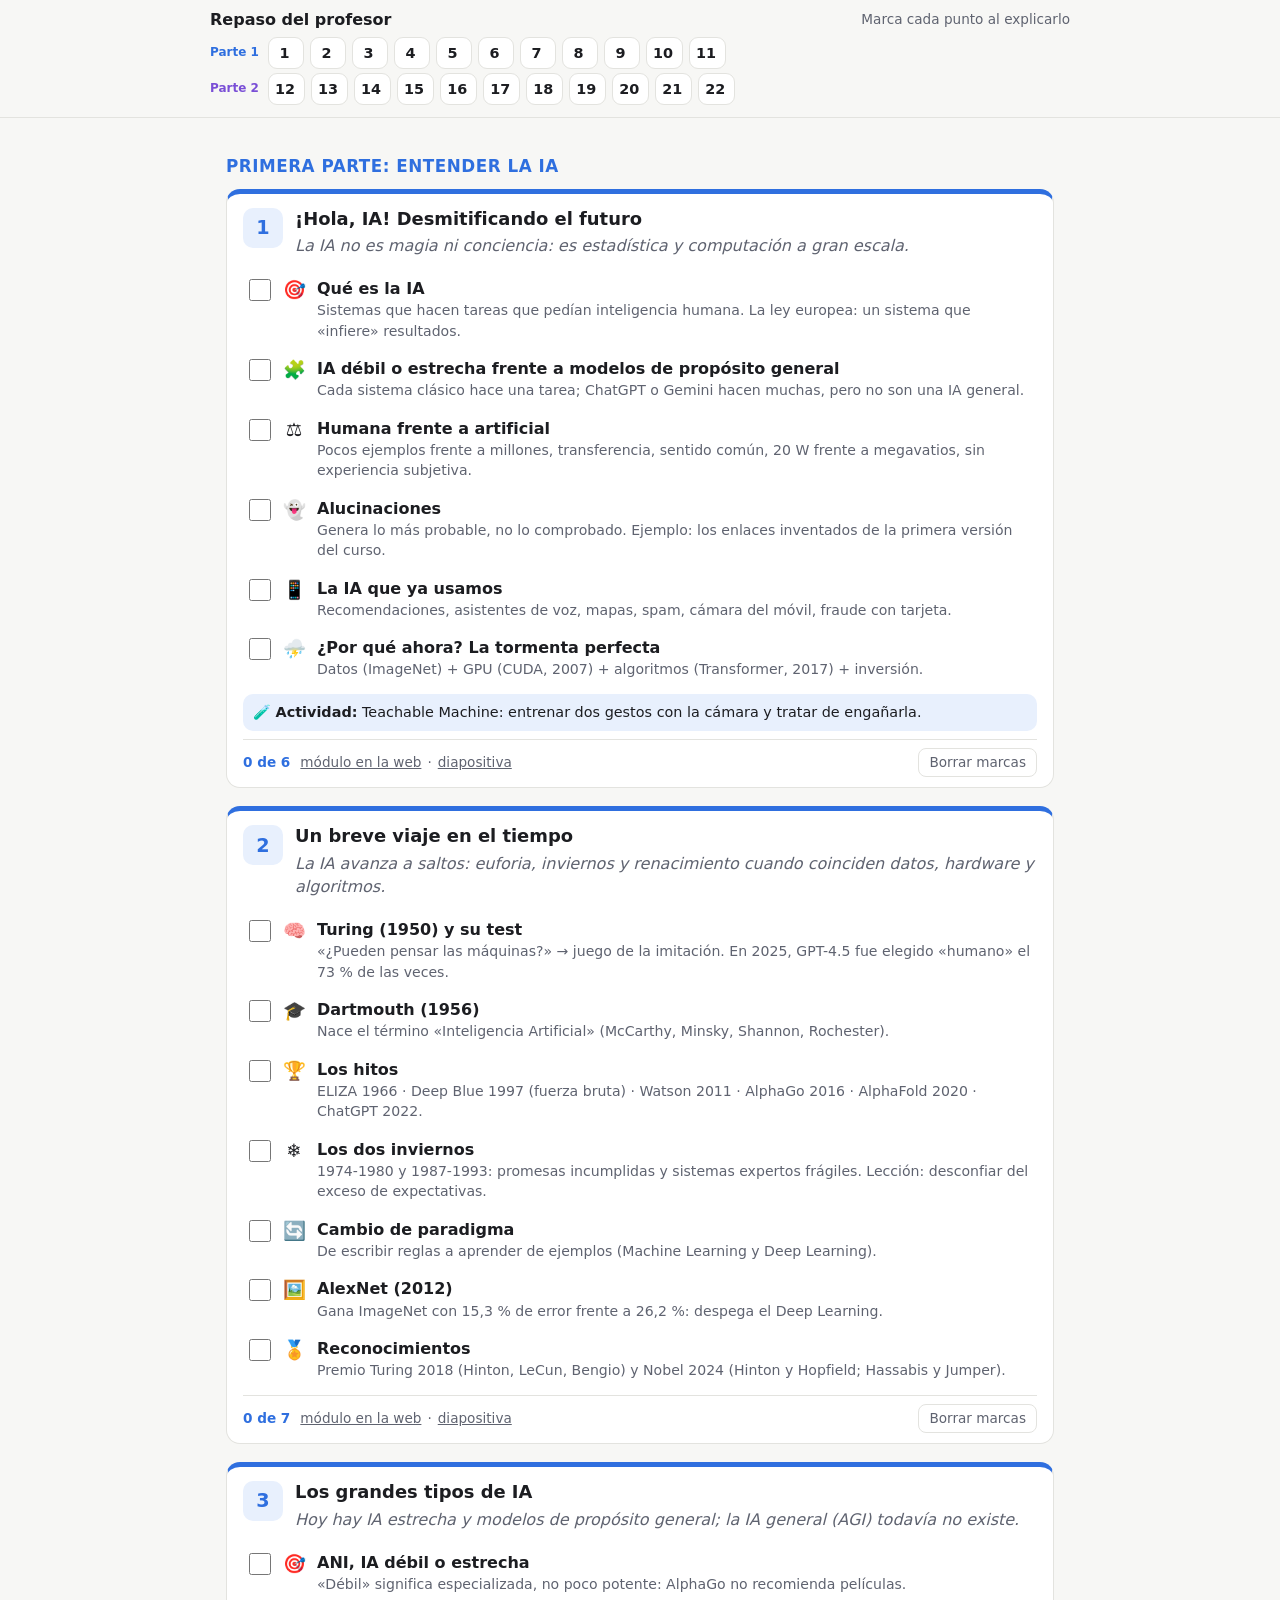
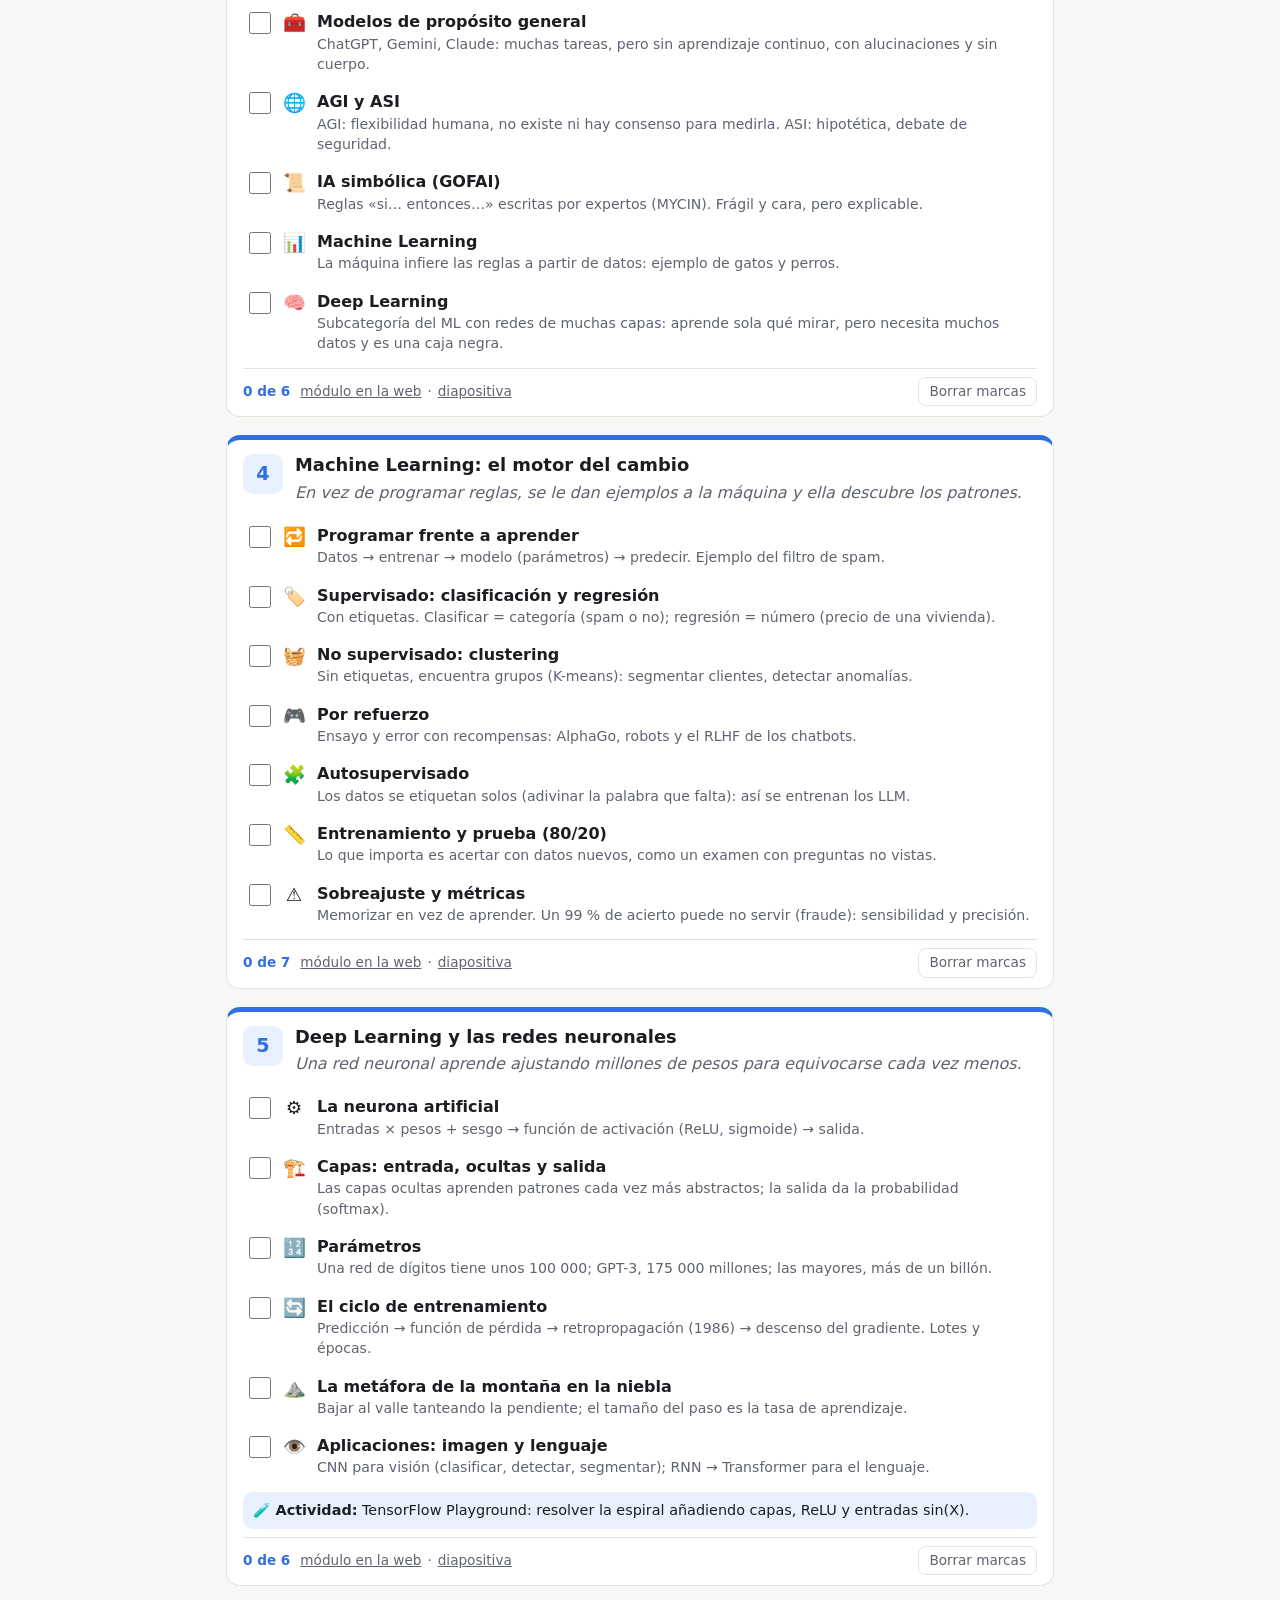
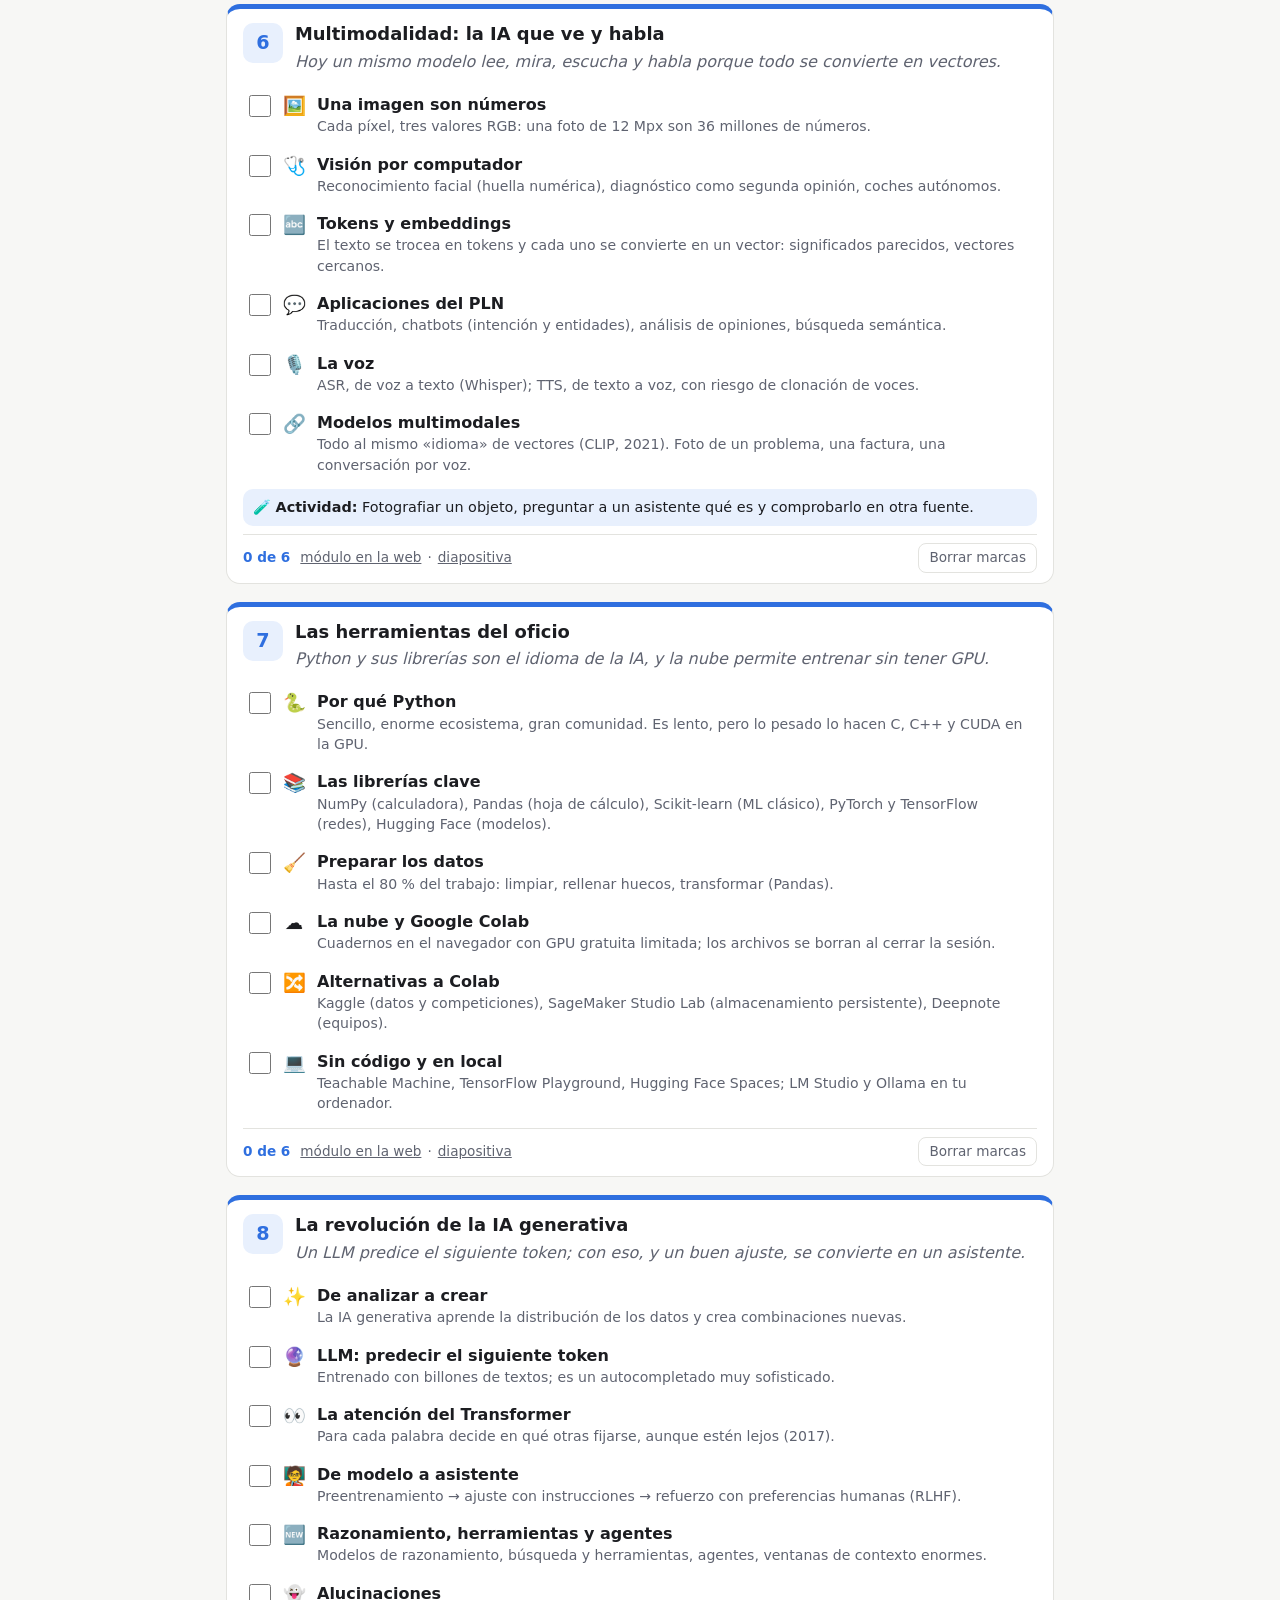
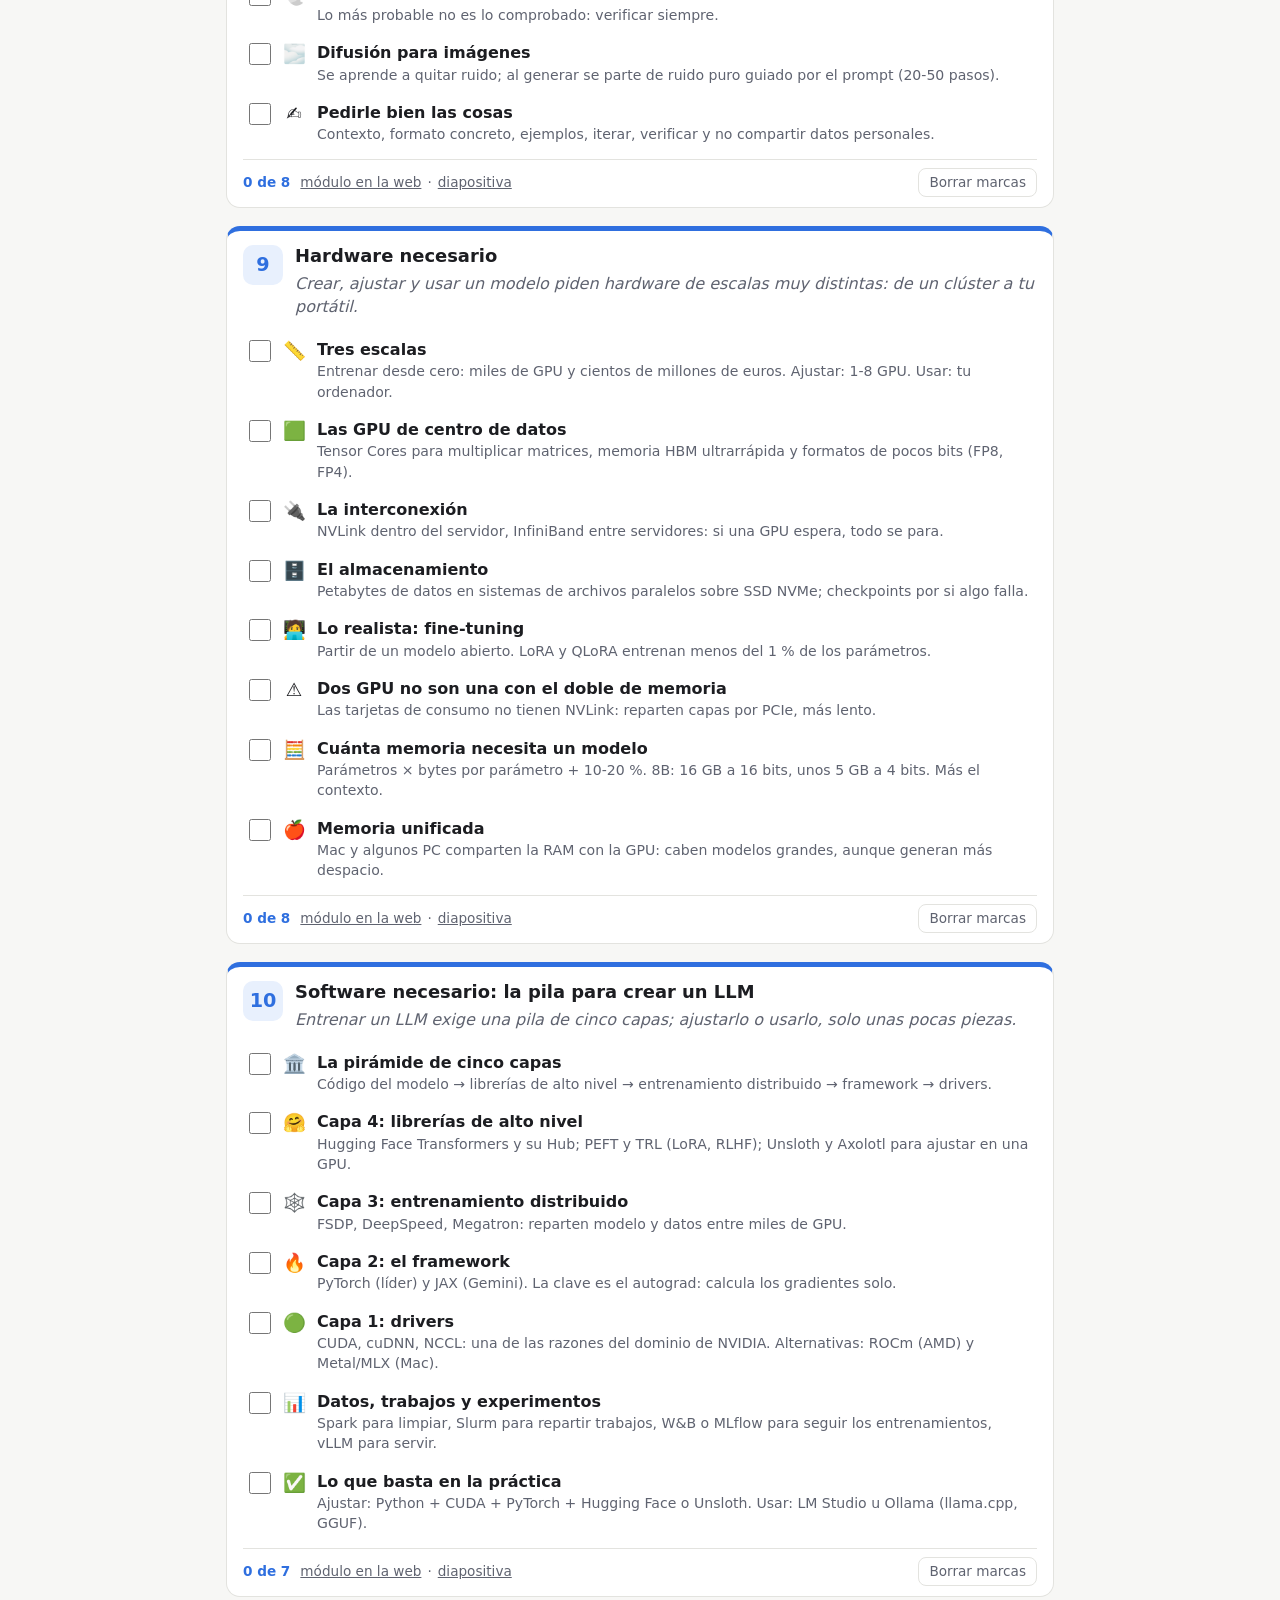
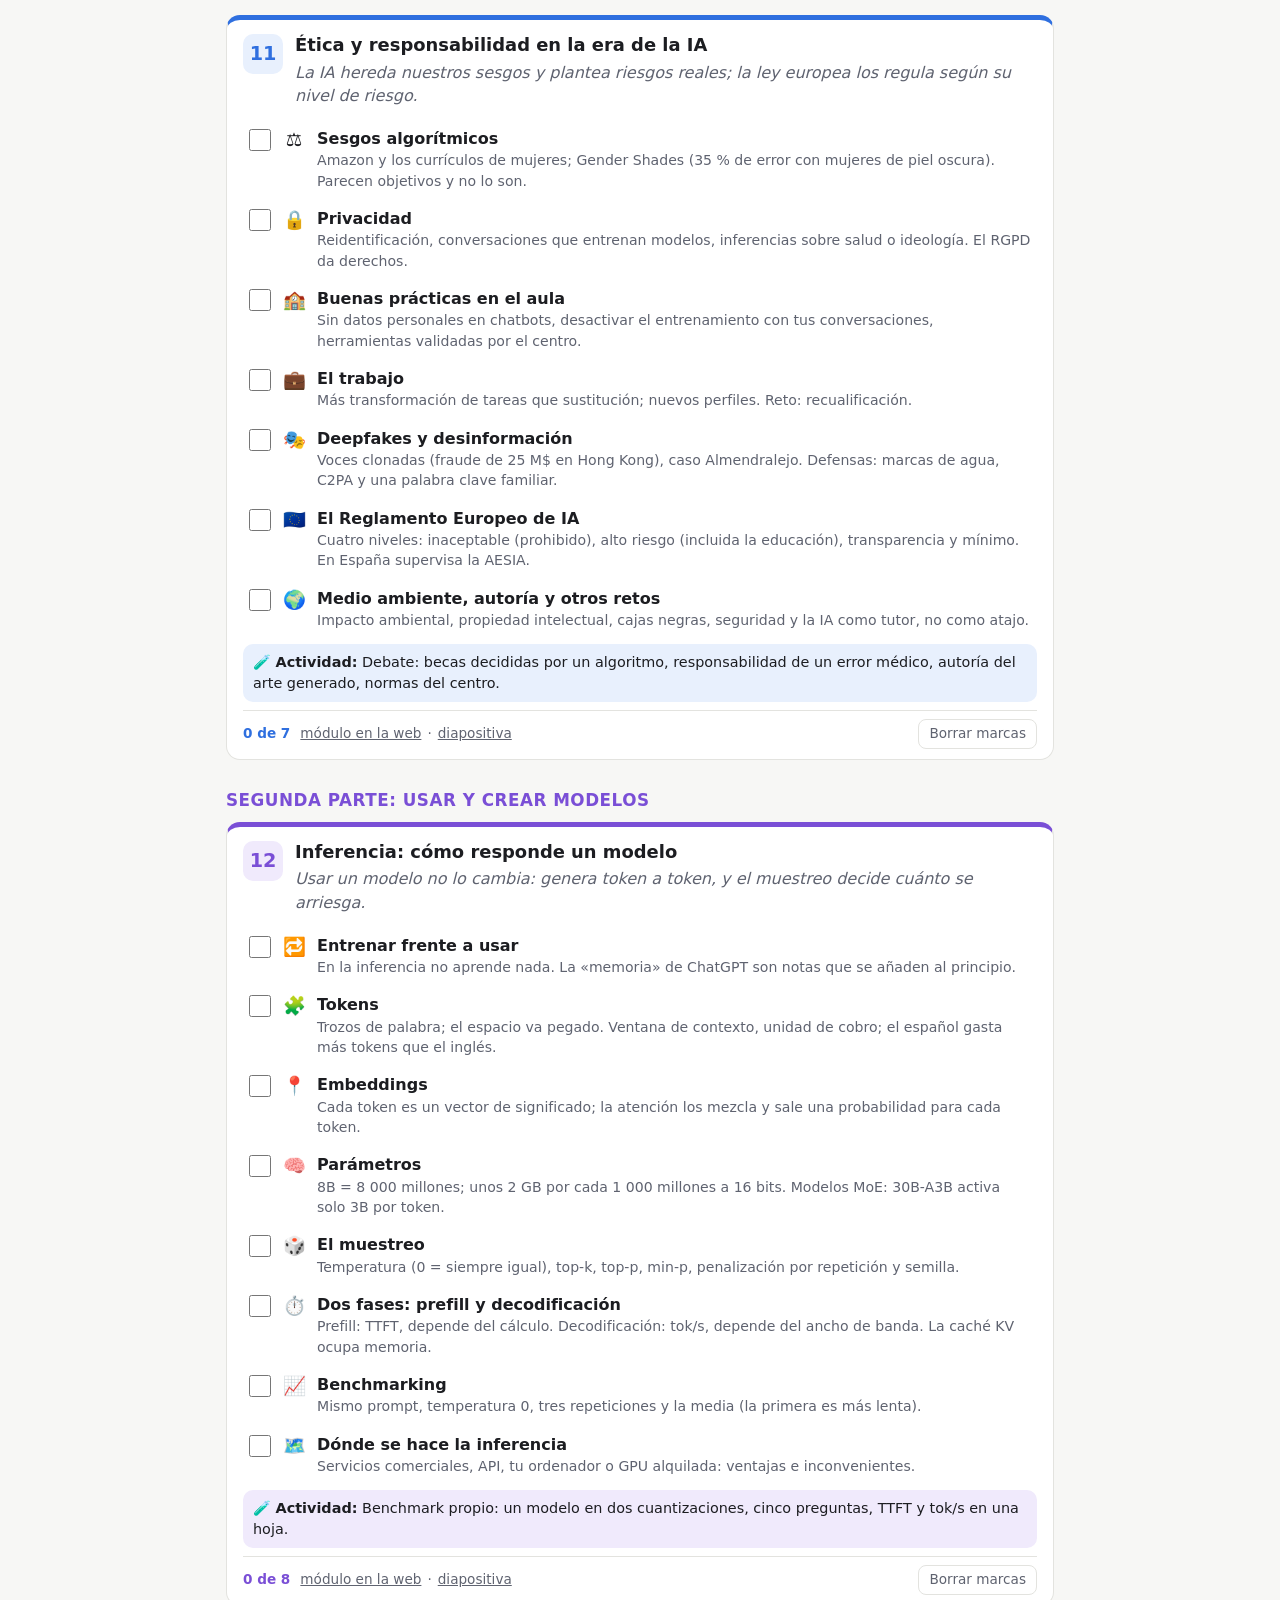
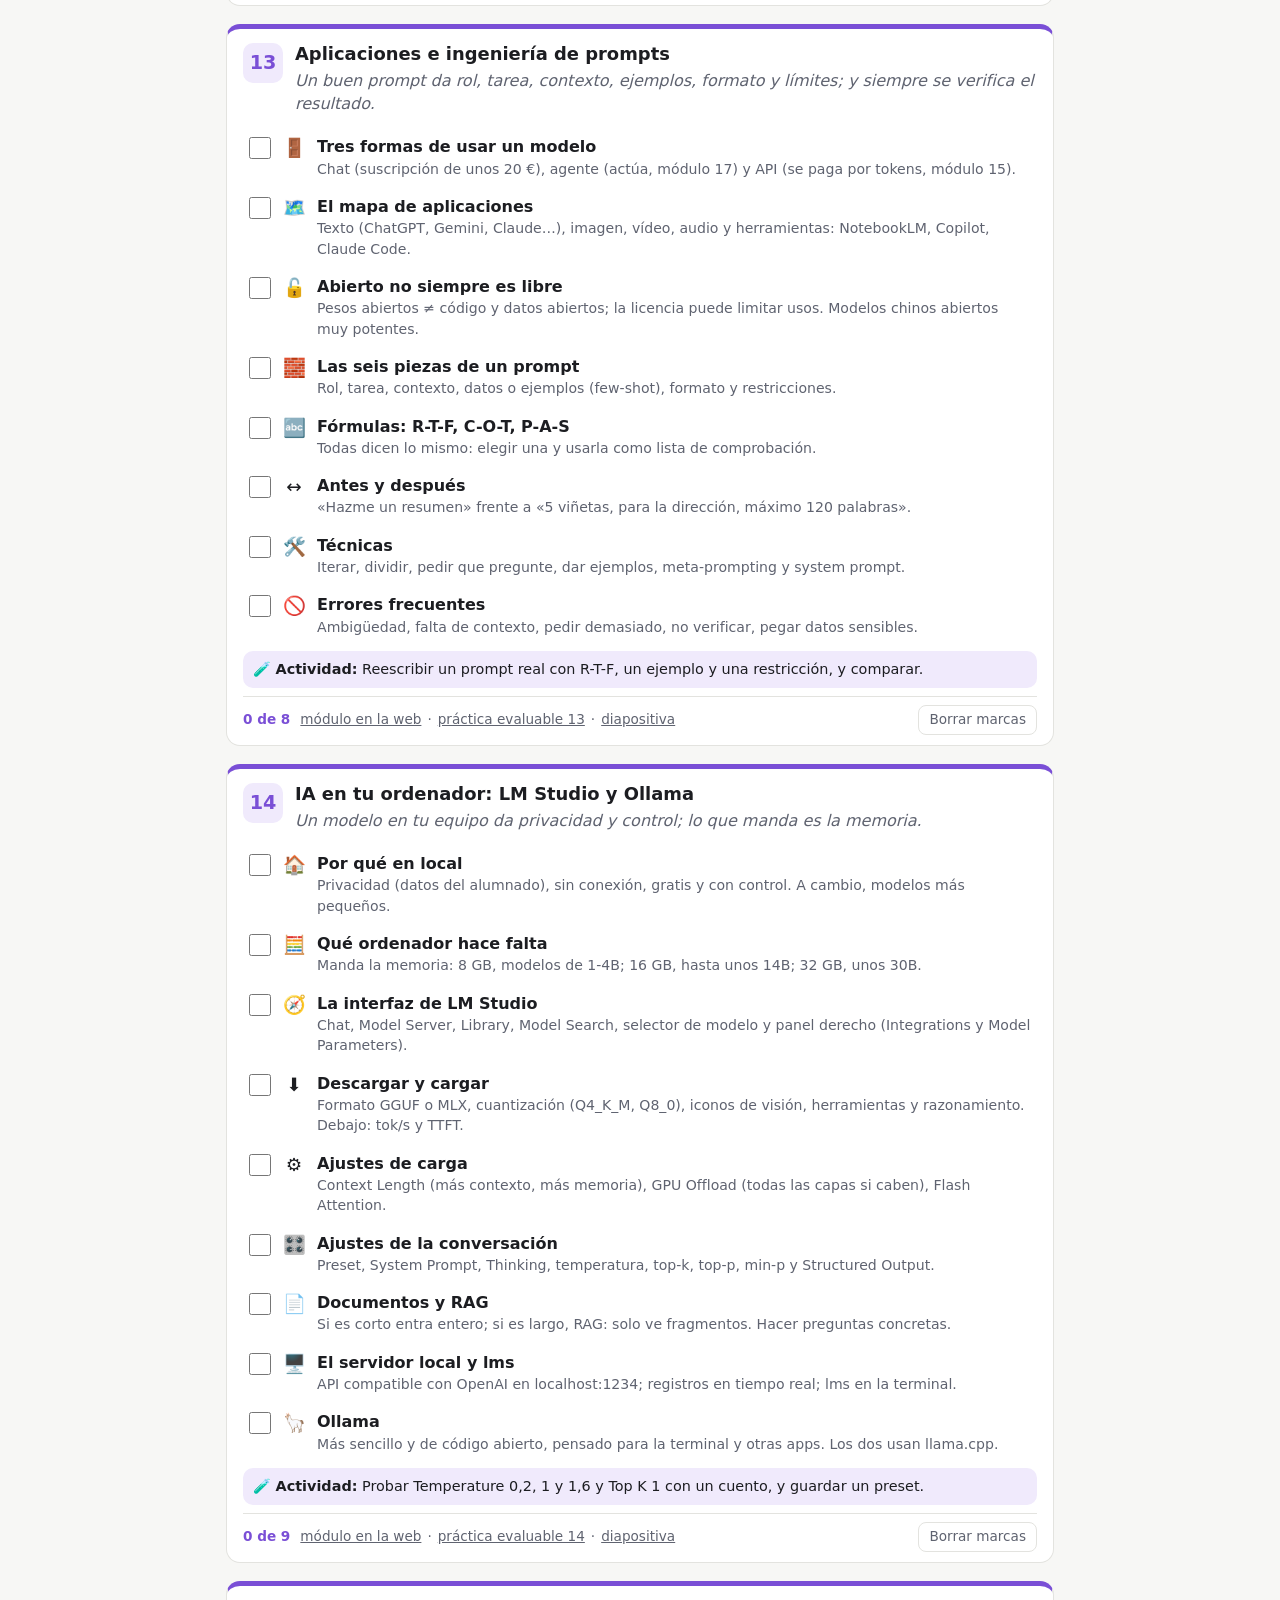
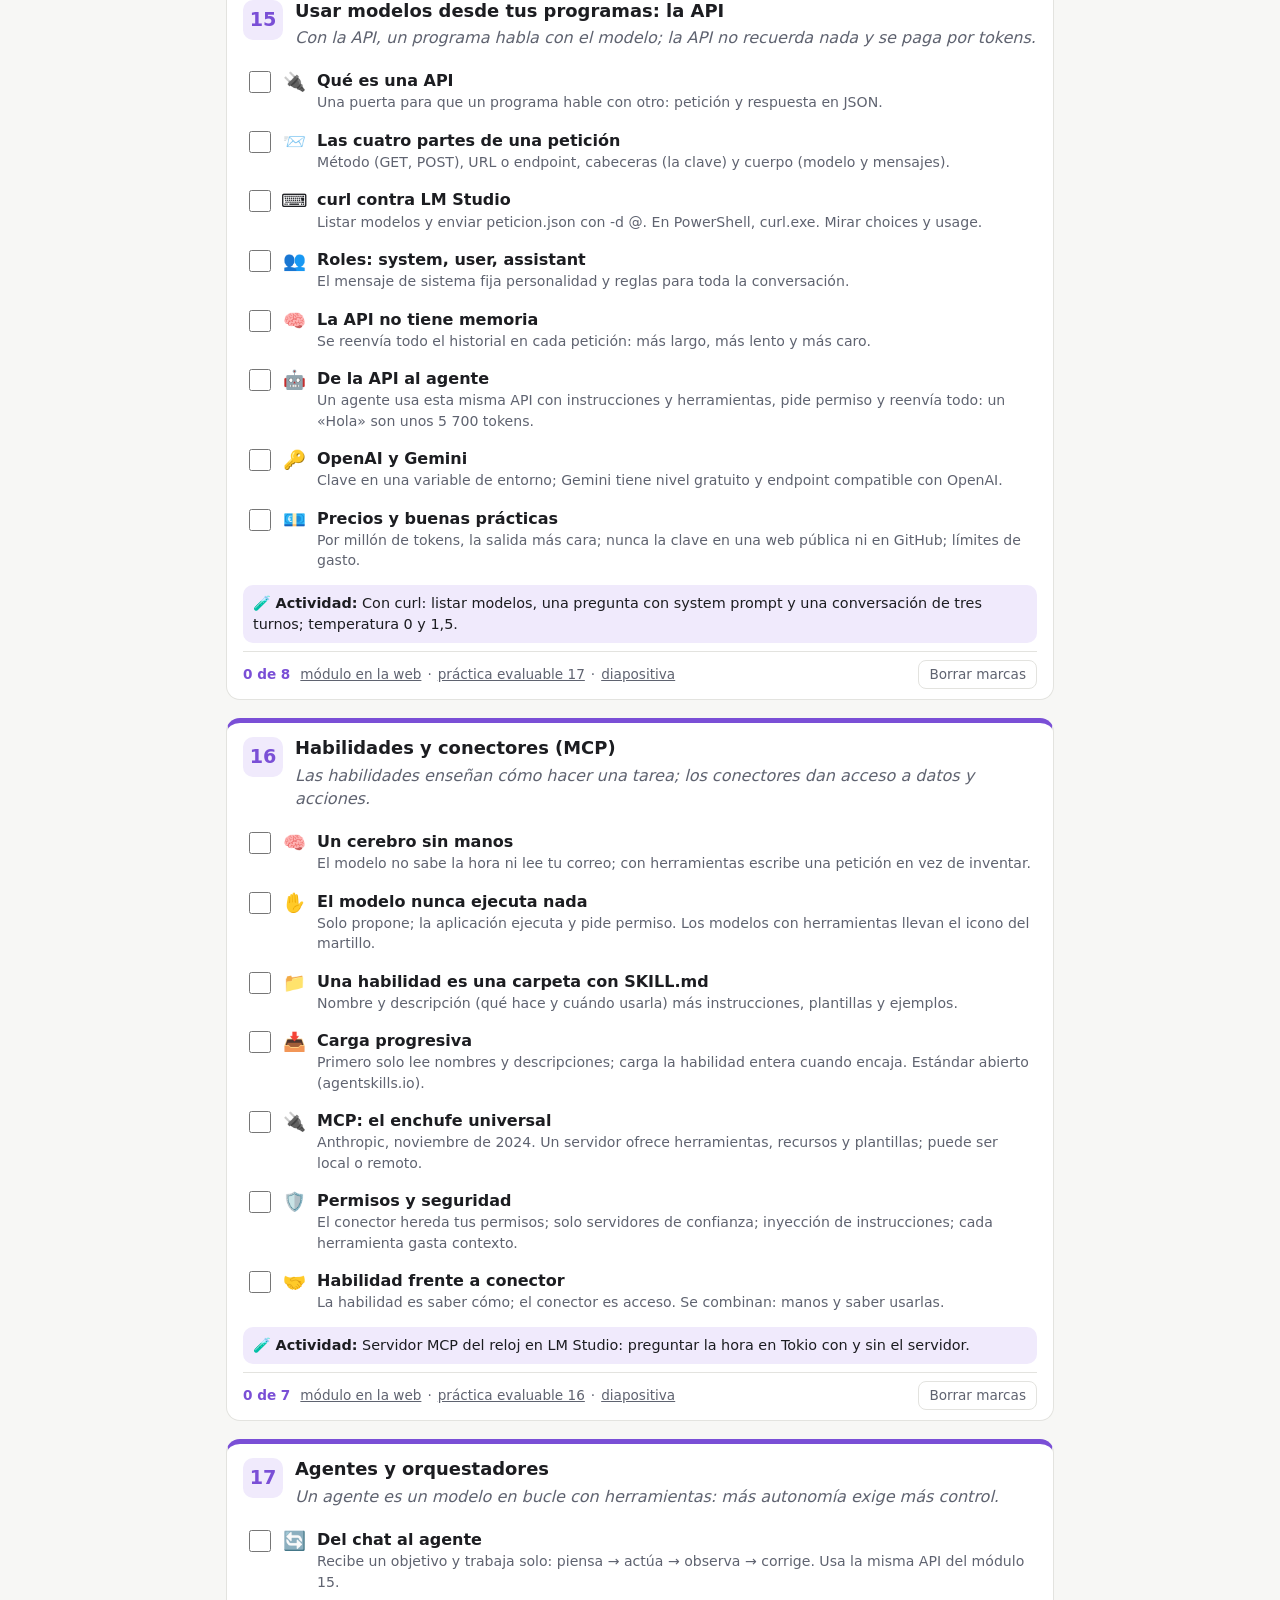
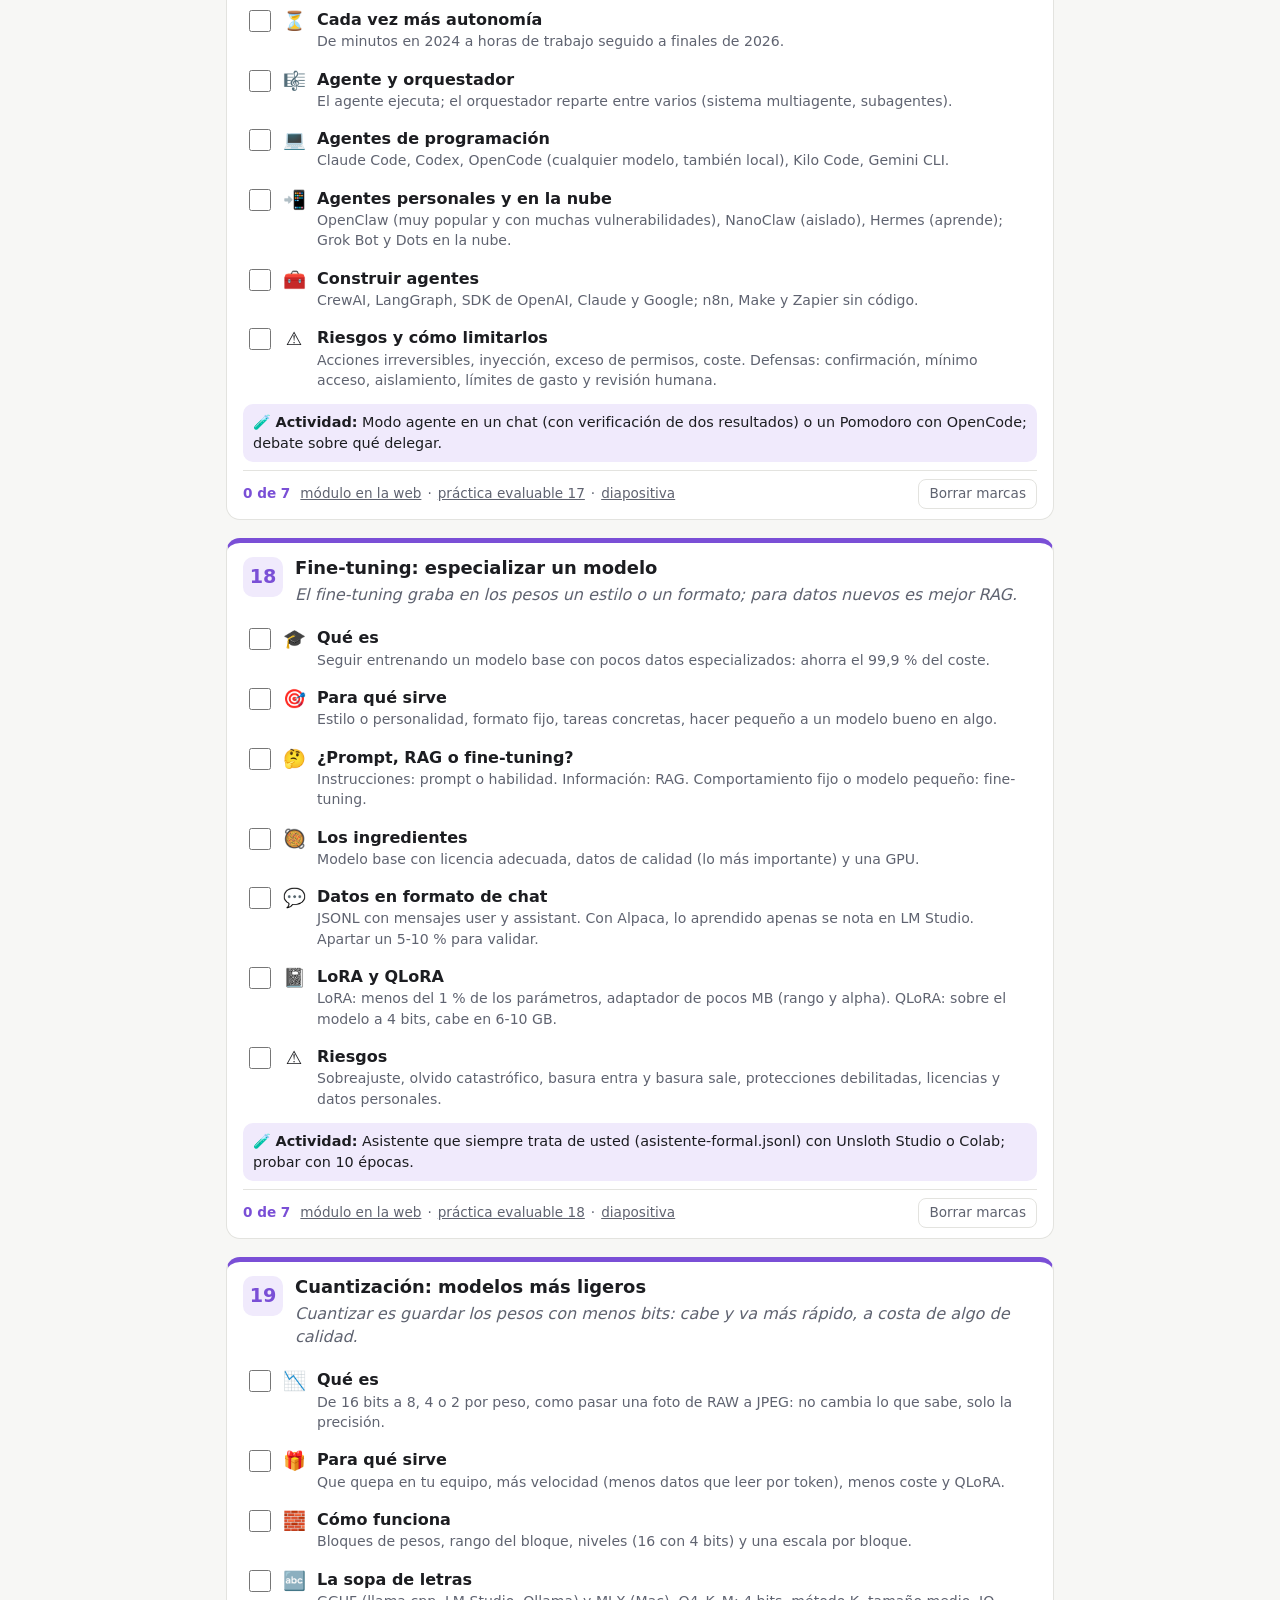
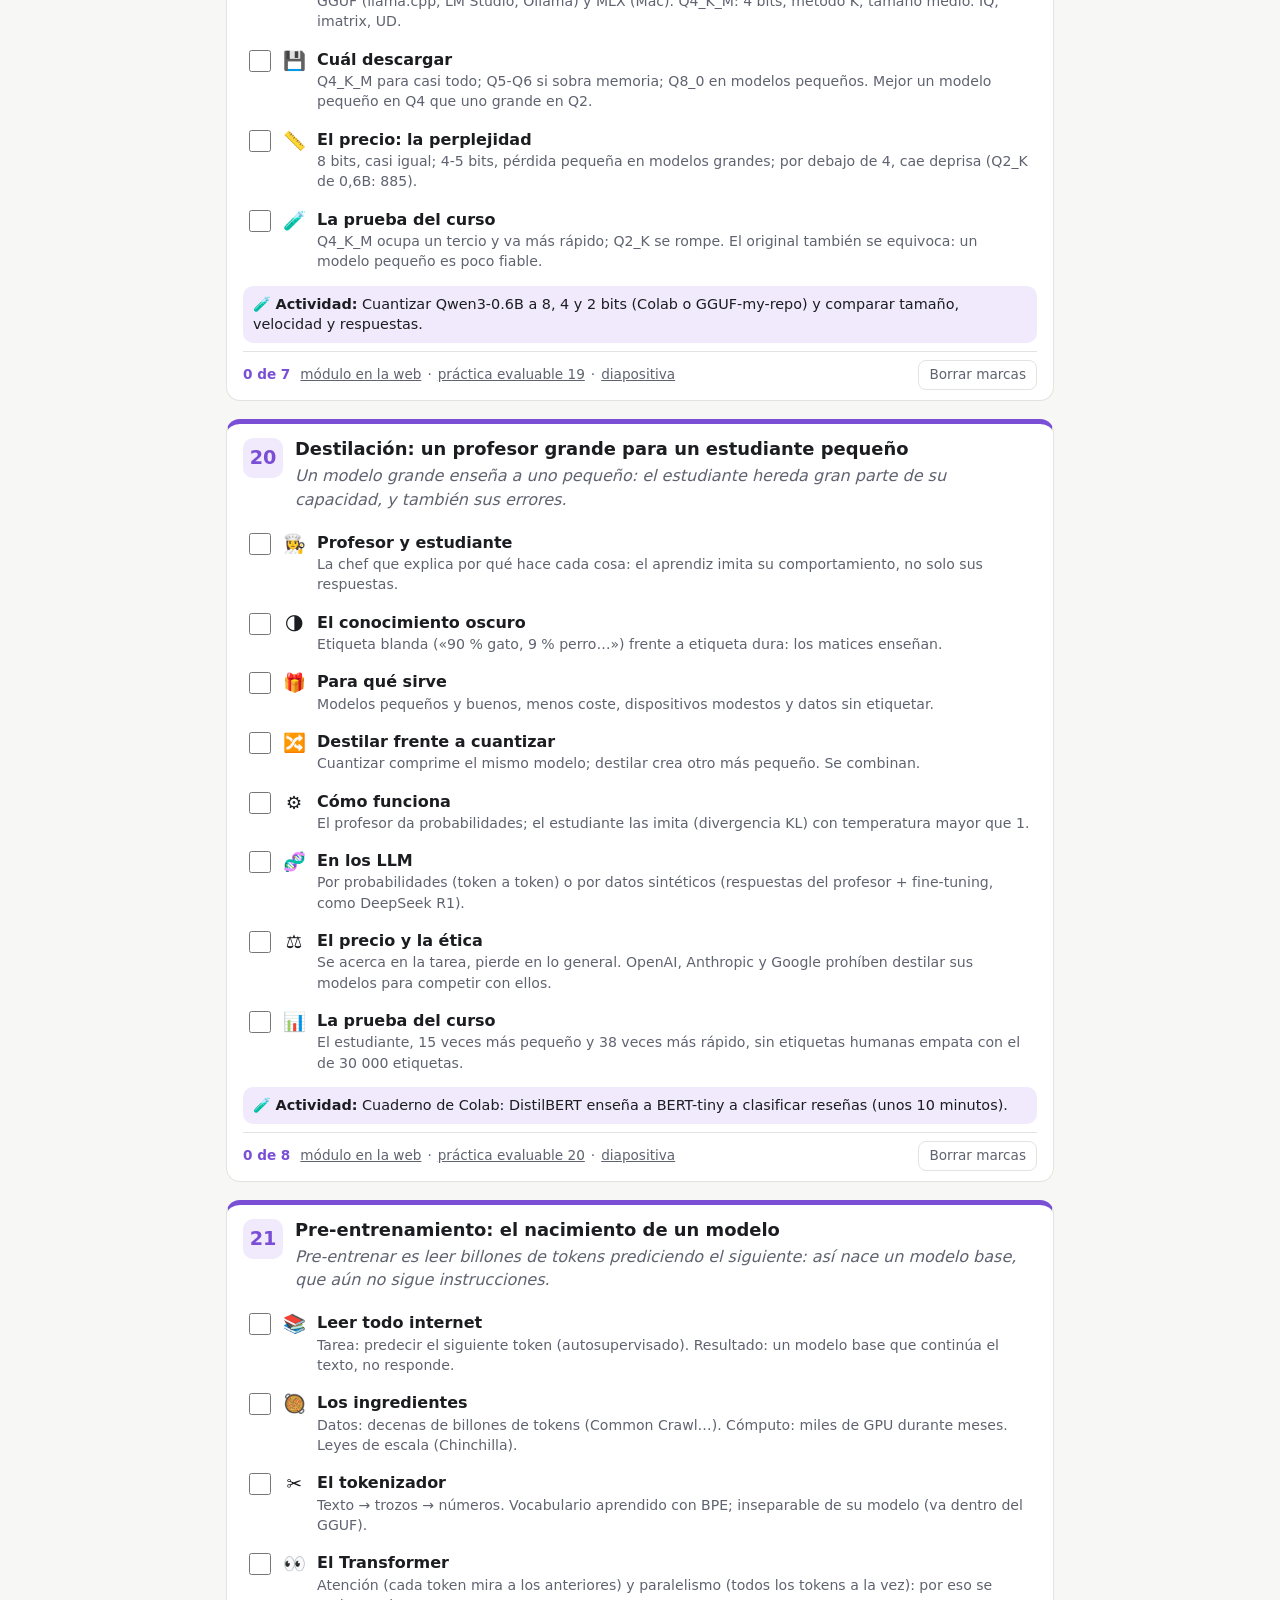
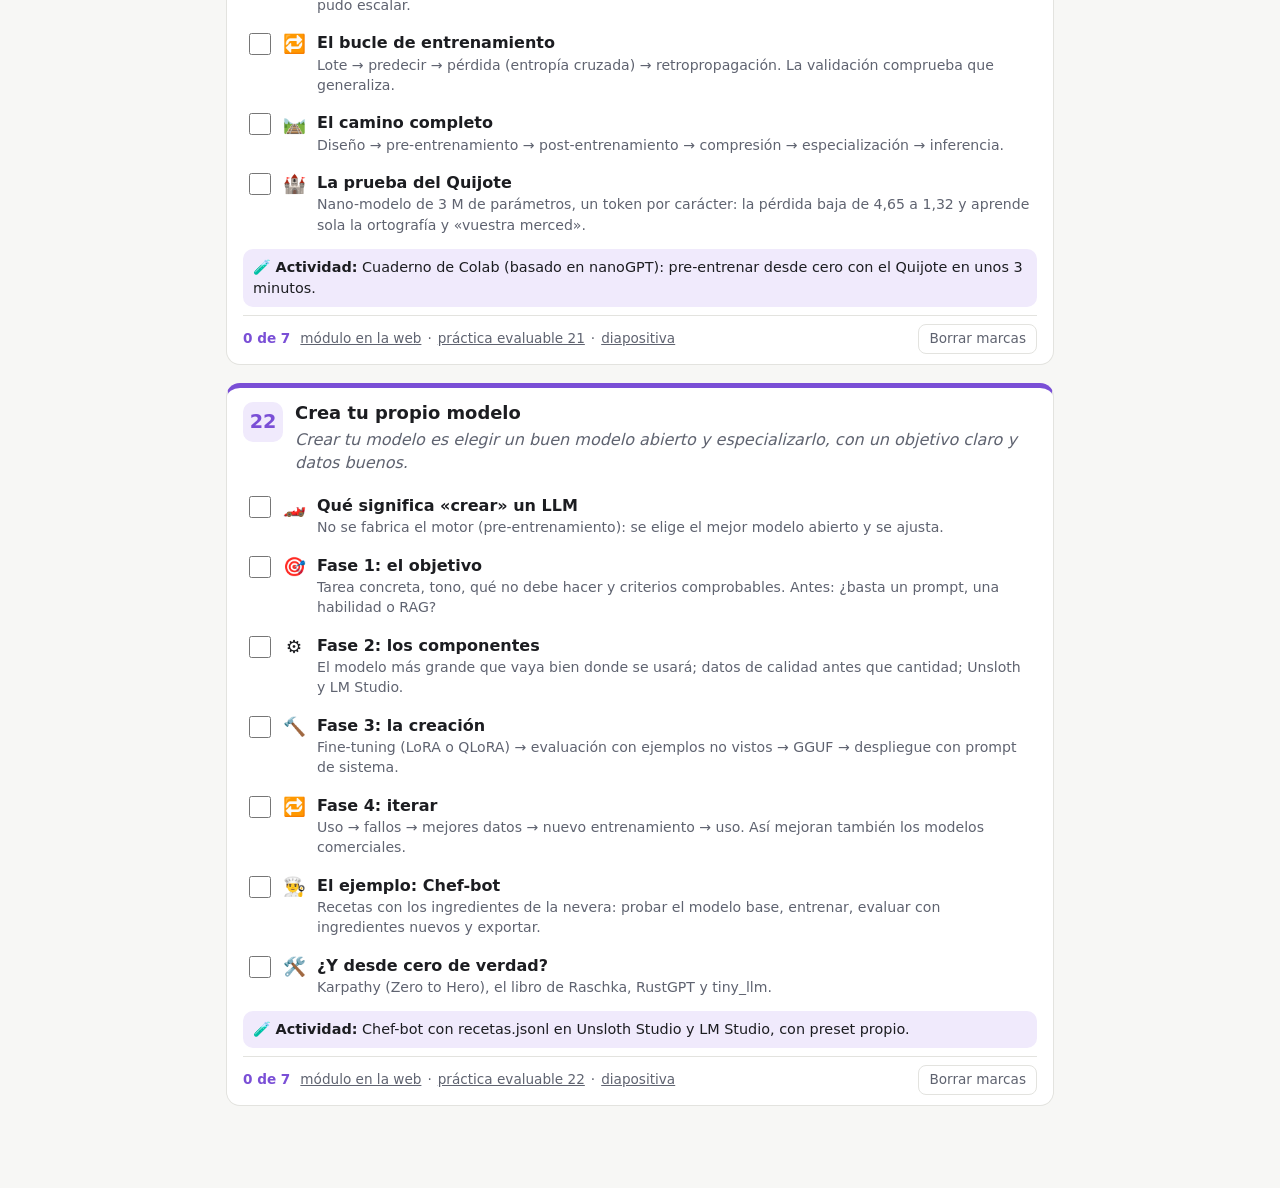
==== docs/profesor/chuleta.html @ 892702ae "Repaso del profesor: chuleta con casillas y presentaciones por parte docs/profesor/ (fuera del menú)" ====
<!doctype html>
<html lang="es">
<head>
<meta charset="utf-8">
<meta name="viewport" content="width=device-width, initial-scale=1">
<title>Chuleta de repaso</title>
<meta name="robots" content="noindex">
<style>
:root {
  --fondo: #f7f7f5; --papel: #ffffff; --texto: #1c1d21; --suave: #5f6370; --linea: #e3e3df;
  --p1: #2f6fdf; --p1-claro: #e8f0fd; --p2: #7a4fd6; --p2-claro: #f0eafc; --ok: #1f9d55; --ok-claro: #e5f6ec;
  color-scheme: light;
}
@media (prefers-color-scheme: dark) {
  :root:not([data-theme="light"]) {
    --fondo: #15161a; --papel: #1e2026; --texto: #ececef; --suave: #a3a7b3; --linea: #30333b;
    --p1: #7aa7ff; --p1-claro: #1c2a45; --p2: #b494ff; --p2-claro: #2a2142; --ok: #4cc785; --ok-claro: #17301f;
    color-scheme: dark;
  }
}
* { box-sizing: border-box; }
html, body { margin: 0; }
body { background: var(--fondo); color: var(--texto);
  font: 16px/1.45 system-ui, -apple-system, "Segoe UI", Roboto, sans-serif; -webkit-text-size-adjust: 100%; }
a { color: inherit; }

.barra { position: sticky; top: 0; z-index: 5; background: var(--fondo); border-bottom: 1px solid var(--linea);
  padding: 8px 16px; }
.barra .cab { display: flex; align-items: center; gap: 12px; max-width: 860px; margin: 0 auto 6px; }
.barra .cab a { font-weight: 700; text-decoration: none; }
.barra .cab span { color: var(--suave); font-size: .85rem; margin-left: auto; }
.fila { display: flex; flex-wrap: wrap; gap: 6px; align-items: center; max-width: 860px; margin: 0 auto 4px; }
.parte { font-size: .75rem; font-weight: 700; width: 52px; }
.chip { min-width: 36px; height: 32px; padding: 0 6px; border-radius: 9px; border: 1px solid var(--linea);
  background: var(--papel); text-decoration: none; display: inline-flex; align-items: center; justify-content: center;
  gap: 3px; font-weight: 600; font-size: .9rem; }
.chip small { font-weight: 500; color: var(--suave); font-size: .7rem; }
.chip.algo { border-color: var(--c); }
.chip.hecho { background: var(--ok); border-color: var(--ok); color: #fff; }
.chip.hecho small { color: #fff; }
main { max-width: 860px; margin: 0 auto; padding: 8px 16px 64px; }
.titulo-parte { font-size: 1.05rem; margin: 28px 0 10px; text-transform: uppercase; letter-spacing: .03em; }
.modulo { background: var(--papel); border: 1px solid var(--linea); border-top: 5px solid var(--c);
  border-radius: 14px; padding: 14px 16px 10px; margin-bottom: 18px; scroll-margin-top: 110px; }
.modulo header { display: flex; gap: 12px; align-items: flex-start; }
.num { flex: none; width: 40px; height: 40px; border-radius: 10px; background: var(--cc); color: var(--c);
  font-weight: 800; font-size: 1.2rem; display: flex; align-items: center; justify-content: center; }
h3 { margin: 0; font-size: 1.12rem; line-height: 1.25; }
.idea { margin: 4px 0 0; color: var(--suave); font-style: italic; }
ul { list-style: none; padding: 0; margin: 12px 0 4px; }
li label { display: flex; gap: 10px; align-items: flex-start; padding: 8px 6px; border-radius: 10px; cursor: pointer; }
li label:hover { background: var(--fondo); }
li input { width: 22px; height: 22px; margin: 2px 0 0; flex: none; accent-color: var(--ok); cursor: pointer; }
.ico { flex: none; width: 26px; text-align: center; font-size: 1.15rem; }
.txt b { display: block; font-weight: 600; }
.det { display: block; color: var(--suave); font-size: .88rem; }
li input:checked ~ .txt b { text-decoration: line-through; text-decoration-color: var(--ok); text-decoration-thickness: 2px; }
li input:checked ~ .txt, li input:checked ~ .ico { opacity: .55; }
.act { margin: 6px 0 8px; padding: 8px 10px; background: var(--cc); border-radius: 10px; font-size: .9rem; }
.pie { display: flex; flex-wrap: wrap; gap: 6px; align-items: center; font-size: .85rem; color: var(--suave);
  border-top: 1px solid var(--linea); padding-top: 8px; margin-top: 6px; }
.pie .prog { font-weight: 700; color: var(--c); margin-right: 4px; }
.pie .prog.hecho { color: var(--ok); }
.borrar { margin-left: auto; font: inherit; color: var(--suave); background: none; border: 1px solid var(--linea);
  border-radius: 8px; padding: 4px 10px; cursor: pointer; }
.borrar:hover { color: var(--texto); border-color: var(--suave); }
@media (max-width: 620px) {
  .det { font-size: .84rem; } .modulo { padding: 12px 12px 8px; scroll-margin-top: 104px; }
  .barra { padding: 6px 10px; }
  .barra .cab { margin-bottom: 4px; } .barra .cab span { display: none; }
  .fila { flex-wrap: nowrap; overflow-x: auto; scrollbar-width: none; margin-bottom: 3px; }
  .fila::-webkit-scrollbar { display: none; }
  .parte { width: auto; flex: none; margin-right: 2px; }
  .chip { flex: none; min-width: 32px; height: 28px; font-size: .85rem; }
}
</style>
</head>
<body>
<div class="barra">
  <div class="cab"><a href="index.html">Repaso del profesor</a><span>Marca cada punto al explicarlo</span></div>
  <div class="fila"><span class="parte" style="color:var(--p1)">Parte 1</span><a class="chip" href="#m1" data-m="1" style="--c:var(--p1)">1<small></small></a><a class="chip" href="#m2" data-m="2" style="--c:var(--p1)">2<small></small></a><a class="chip" href="#m3" data-m="3" style="--c:var(--p1)">3<small></small></a><a class="chip" href="#m4" data-m="4" style="--c:var(--p1)">4<small></small></a><a class="chip" href="#m5" data-m="5" style="--c:var(--p1)">5<small></small></a><a class="chip" href="#m6" data-m="6" style="--c:var(--p1)">6<small></small></a><a class="chip" href="#m7" data-m="7" style="--c:var(--p1)">7<small></small></a><a class="chip" href="#m8" data-m="8" style="--c:var(--p1)">8<small></small></a><a class="chip" href="#m9" data-m="9" style="--c:var(--p1)">9<small></small></a><a class="chip" href="#m10" data-m="10" style="--c:var(--p1)">10<small></small></a><a class="chip" href="#m11" data-m="11" style="--c:var(--p1)">11<small></small></a></div><div class="fila"><span class="parte" style="color:var(--p2)">Parte 2</span><a class="chip" href="#m12" data-m="12" style="--c:var(--p2)">12<small></small></a><a class="chip" href="#m13" data-m="13" style="--c:var(--p2)">13<small></small></a><a class="chip" href="#m14" data-m="14" style="--c:var(--p2)">14<small></small></a><a class="chip" href="#m15" data-m="15" style="--c:var(--p2)">15<small></small></a><a class="chip" href="#m16" data-m="16" style="--c:var(--p2)">16<small></small></a><a class="chip" href="#m17" data-m="17" style="--c:var(--p2)">17<small></small></a><a class="chip" href="#m18" data-m="18" style="--c:var(--p2)">18<small></small></a><a class="chip" href="#m19" data-m="19" style="--c:var(--p2)">19<small></small></a><a class="chip" href="#m20" data-m="20" style="--c:var(--p2)">20<small></small></a><a class="chip" href="#m21" data-m="21" style="--c:var(--p2)">21<small></small></a><a class="chip" href="#m22" data-m="22" style="--c:var(--p2)">22<small></small></a></div>
</div>
<main>
<h2 class="titulo-parte" style="color:var(--p1)">Primera parte: entender la IA</h2>
<section class="modulo" id="m1" style="--c:var(--p1);--cc:var(--p1-claro)">
  <header>
    <span class="num">1</span>
    <div>
      <h3>¡Hola, IA! Desmitificando el futuro</h3>
      <p class="idea">La IA no es magia ni conciencia: es estadística y computación a gran escala.</p>
    </div>
  </header>
  <ul><li><label><input type="checkbox" data-id="m1p0"><span class="ico" aria-hidden="true">🎯</span><span class="txt"><b>Qué es la IA</b><span class="det">Sistemas que hacen tareas que pedían inteligencia humana. La ley europea: un sistema que «infiere» resultados.</span></span></label></li><li><label><input type="checkbox" data-id="m1p1"><span class="ico" aria-hidden="true">🧩</span><span class="txt"><b>IA débil o estrecha frente a modelos de propósito general</b><span class="det">Cada sistema clásico hace una tarea; ChatGPT o Gemini hacen muchas, pero no son una IA general.</span></span></label></li><li><label><input type="checkbox" data-id="m1p2"><span class="ico" aria-hidden="true">⚖️</span><span class="txt"><b>Humana frente a artificial</b><span class="det">Pocos ejemplos frente a millones, transferencia, sentido común, 20 W frente a megavatios, sin experiencia subjetiva.</span></span></label></li><li><label><input type="checkbox" data-id="m1p3"><span class="ico" aria-hidden="true">👻</span><span class="txt"><b>Alucinaciones</b><span class="det">Genera lo más probable, no lo comprobado. Ejemplo: los enlaces inventados de la primera versión del curso.</span></span></label></li><li><label><input type="checkbox" data-id="m1p4"><span class="ico" aria-hidden="true">📱</span><span class="txt"><b>La IA que ya usamos</b><span class="det">Recomendaciones, asistentes de voz, mapas, spam, cámara del móvil, fraude con tarjeta.</span></span></label></li><li><label><input type="checkbox" data-id="m1p5"><span class="ico" aria-hidden="true">⛈️</span><span class="txt"><b>¿Por qué ahora? La tormenta perfecta</b><span class="det">Datos (ImageNet) + GPU (CUDA, 2007) + algoritmos (Transformer, 2017) + inversión.</span></span></label></li></ul>
  <p class="act"><span aria-hidden="true">🧪</span> <b>Actividad:</b> Teachable Machine: entrenar dos gestos con la cámara y tratar de engañarla.</p>
  <div class="pie">
    <span class="prog" data-prog="m1"></span>
    <a href="https://mosqueteroweb.github.io/IAconceptos/01-que-es-la-ia/">módulo en la web</a> ·
    <a href="presentacion-parte-1.html#m1">diapositiva</a>
    <button type="button" class="borrar" data-borrar="m1">Borrar marcas</button>
  </div>
</section>
<section class="modulo" id="m2" style="--c:var(--p1);--cc:var(--p1-claro)">
  <header>
    <span class="num">2</span>
    <div>
      <h3>Un breve viaje en el tiempo</h3>
      <p class="idea">La IA avanza a saltos: euforia, inviernos y renacimiento cuando coinciden datos, hardware y algoritmos.</p>
    </div>
  </header>
  <ul><li><label><input type="checkbox" data-id="m2p0"><span class="ico" aria-hidden="true">🧠</span><span class="txt"><b>Turing (1950) y su test</b><span class="det">«¿Pueden pensar las máquinas?» → juego de la imitación. En 2025, GPT-4.5 fue elegido «humano» el 73 % de las veces.</span></span></label></li><li><label><input type="checkbox" data-id="m2p1"><span class="ico" aria-hidden="true">🎓</span><span class="txt"><b>Dartmouth (1956)</b><span class="det">Nace el término «Inteligencia Artificial» (McCarthy, Minsky, Shannon, Rochester).</span></span></label></li><li><label><input type="checkbox" data-id="m2p2"><span class="ico" aria-hidden="true">🏆</span><span class="txt"><b>Los hitos</b><span class="det">ELIZA 1966 · Deep Blue 1997 (fuerza bruta) · Watson 2011 · AlphaGo 2016 · AlphaFold 2020 · ChatGPT 2022.</span></span></label></li><li><label><input type="checkbox" data-id="m2p3"><span class="ico" aria-hidden="true">❄️</span><span class="txt"><b>Los dos inviernos</b><span class="det">1974-1980 y 1987-1993: promesas incumplidas y sistemas expertos frágiles. Lección: desconfiar del exceso de expectativas.</span></span></label></li><li><label><input type="checkbox" data-id="m2p4"><span class="ico" aria-hidden="true">🔄</span><span class="txt"><b>Cambio de paradigma</b><span class="det">De escribir reglas a aprender de ejemplos (Machine Learning y Deep Learning).</span></span></label></li><li><label><input type="checkbox" data-id="m2p5"><span class="ico" aria-hidden="true">🖼️</span><span class="txt"><b>AlexNet (2012)</b><span class="det">Gana ImageNet con 15,3 % de error frente a 26,2 %: despega el Deep Learning.</span></span></label></li><li><label><input type="checkbox" data-id="m2p6"><span class="ico" aria-hidden="true">🏅</span><span class="txt"><b>Reconocimientos</b><span class="det">Premio Turing 2018 (Hinton, LeCun, Bengio) y Nobel 2024 (Hinton y Hopfield; Hassabis y Jumper).</span></span></label></li></ul>
  
  <div class="pie">
    <span class="prog" data-prog="m2"></span>
    <a href="https://mosqueteroweb.github.io/IAconceptos/02-historia/">módulo en la web</a> ·
    <a href="presentacion-parte-1.html#m2">diapositiva</a>
    <button type="button" class="borrar" data-borrar="m2">Borrar marcas</button>
  </div>
</section>
<section class="modulo" id="m3" style="--c:var(--p1);--cc:var(--p1-claro)">
  <header>
    <span class="num">3</span>
    <div>
      <h3>Los grandes tipos de IA</h3>
      <p class="idea">Hoy hay IA estrecha y modelos de propósito general; la IA general (AGI) todavía no existe.</p>
    </div>
  </header>
  <ul><li><label><input type="checkbox" data-id="m3p0"><span class="ico" aria-hidden="true">🎯</span><span class="txt"><b>ANI, IA débil o estrecha</b><span class="det">«Débil» significa especializada, no poco potente: AlphaGo no recomienda películas.</span></span></label></li><li><label><input type="checkbox" data-id="m3p1"><span class="ico" aria-hidden="true">🧰</span><span class="txt"><b>Modelos de propósito general</b><span class="det">ChatGPT, Gemini, Claude: muchas tareas, pero sin aprendizaje continuo, con alucinaciones y sin cuerpo.</span></span></label></li><li><label><input type="checkbox" data-id="m3p2"><span class="ico" aria-hidden="true">🌐</span><span class="txt"><b>AGI y ASI</b><span class="det">AGI: flexibilidad humana, no existe ni hay consenso para medirla. ASI: hipotética, debate de seguridad.</span></span></label></li><li><label><input type="checkbox" data-id="m3p3"><span class="ico" aria-hidden="true">📜</span><span class="txt"><b>IA simbólica (GOFAI)</b><span class="det">Reglas «si… entonces…» escritas por expertos (MYCIN). Frágil y cara, pero explicable.</span></span></label></li><li><label><input type="checkbox" data-id="m3p4"><span class="ico" aria-hidden="true">📊</span><span class="txt"><b>Machine Learning</b><span class="det">La máquina infiere las reglas a partir de datos: ejemplo de gatos y perros.</span></span></label></li><li><label><input type="checkbox" data-id="m3p5"><span class="ico" aria-hidden="true">🧠</span><span class="txt"><b>Deep Learning</b><span class="det">Subcategoría del ML con redes de muchas capas: aprende sola qué mirar, pero necesita muchos datos y es una caja negra.</span></span></label></li></ul>
  
  <div class="pie">
    <span class="prog" data-prog="m3"></span>
    <a href="https://mosqueteroweb.github.io/IAconceptos/03-tipos-de-ia/">módulo en la web</a> ·
    <a href="presentacion-parte-1.html#m3">diapositiva</a>
    <button type="button" class="borrar" data-borrar="m3">Borrar marcas</button>
  </div>
</section>
<section class="modulo" id="m4" style="--c:var(--p1);--cc:var(--p1-claro)">
  <header>
    <span class="num">4</span>
    <div>
      <h3>Machine Learning: el motor del cambio</h3>
      <p class="idea">En vez de programar reglas, se le dan ejemplos a la máquina y ella descubre los patrones.</p>
    </div>
  </header>
  <ul><li><label><input type="checkbox" data-id="m4p0"><span class="ico" aria-hidden="true">🔁</span><span class="txt"><b>Programar frente a aprender</b><span class="det">Datos → entrenar → modelo (parámetros) → predecir. Ejemplo del filtro de spam.</span></span></label></li><li><label><input type="checkbox" data-id="m4p1"><span class="ico" aria-hidden="true">🏷️</span><span class="txt"><b>Supervisado: clasificación y regresión</b><span class="det">Con etiquetas. Clasificar = categoría (spam o no); regresión = número (precio de una vivienda).</span></span></label></li><li><label><input type="checkbox" data-id="m4p2"><span class="ico" aria-hidden="true">🧺</span><span class="txt"><b>No supervisado: clustering</b><span class="det">Sin etiquetas, encuentra grupos (K-means): segmentar clientes, detectar anomalías.</span></span></label></li><li><label><input type="checkbox" data-id="m4p3"><span class="ico" aria-hidden="true">🎮</span><span class="txt"><b>Por refuerzo</b><span class="det">Ensayo y error con recompensas: AlphaGo, robots y el RLHF de los chatbots.</span></span></label></li><li><label><input type="checkbox" data-id="m4p4"><span class="ico" aria-hidden="true">🧩</span><span class="txt"><b>Autosupervisado</b><span class="det">Los datos se etiquetan solos (adivinar la palabra que falta): así se entrenan los LLM.</span></span></label></li><li><label><input type="checkbox" data-id="m4p5"><span class="ico" aria-hidden="true">📏</span><span class="txt"><b>Entrenamiento y prueba (80/20)</b><span class="det">Lo que importa es acertar con datos nuevos, como un examen con preguntas no vistas.</span></span></label></li><li><label><input type="checkbox" data-id="m4p6"><span class="ico" aria-hidden="true">⚠️</span><span class="txt"><b>Sobreajuste y métricas</b><span class="det">Memorizar en vez de aprender. Un 99 % de acierto puede no servir (fraude): sensibilidad y precisión.</span></span></label></li></ul>
  
  <div class="pie">
    <span class="prog" data-prog="m4"></span>
    <a href="https://mosqueteroweb.github.io/IAconceptos/04-machine-learning/">módulo en la web</a> ·
    <a href="presentacion-parte-1.html#m4">diapositiva</a>
    <button type="button" class="borrar" data-borrar="m4">Borrar marcas</button>
  </div>
</section>
<section class="modulo" id="m5" style="--c:var(--p1);--cc:var(--p1-claro)">
  <header>
    <span class="num">5</span>
    <div>
      <h3>Deep Learning y las redes neuronales</h3>
      <p class="idea">Una red neuronal aprende ajustando millones de pesos para equivocarse cada vez menos.</p>
    </div>
  </header>
  <ul><li><label><input type="checkbox" data-id="m5p0"><span class="ico" aria-hidden="true">⚙️</span><span class="txt"><b>La neurona artificial</b><span class="det">Entradas × pesos + sesgo → función de activación (ReLU, sigmoide) → salida.</span></span></label></li><li><label><input type="checkbox" data-id="m5p1"><span class="ico" aria-hidden="true">🏗️</span><span class="txt"><b>Capas: entrada, ocultas y salida</b><span class="det">Las capas ocultas aprenden patrones cada vez más abstractos; la salida da la probabilidad (softmax).</span></span></label></li><li><label><input type="checkbox" data-id="m5p2"><span class="ico" aria-hidden="true">🔢</span><span class="txt"><b>Parámetros</b><span class="det">Una red de dígitos tiene unos 100 000; GPT-3, 175 000 millones; las mayores, más de un billón.</span></span></label></li><li><label><input type="checkbox" data-id="m5p3"><span class="ico" aria-hidden="true">🔄</span><span class="txt"><b>El ciclo de entrenamiento</b><span class="det">Predicción → función de pérdida → retropropagación (1986) → descenso del gradiente. Lotes y épocas.</span></span></label></li><li><label><input type="checkbox" data-id="m5p4"><span class="ico" aria-hidden="true">⛰️</span><span class="txt"><b>La metáfora de la montaña en la niebla</b><span class="det">Bajar al valle tanteando la pendiente; el tamaño del paso es la tasa de aprendizaje.</span></span></label></li><li><label><input type="checkbox" data-id="m5p5"><span class="ico" aria-hidden="true">👁️</span><span class="txt"><b>Aplicaciones: imagen y lenguaje</b><span class="det">CNN para visión (clasificar, detectar, segmentar); RNN → Transformer para el lenguaje.</span></span></label></li></ul>
  <p class="act"><span aria-hidden="true">🧪</span> <b>Actividad:</b> TensorFlow Playground: resolver la espiral añadiendo capas, ReLU y entradas sin(X).</p>
  <div class="pie">
    <span class="prog" data-prog="m5"></span>
    <a href="https://mosqueteroweb.github.io/IAconceptos/05-deep-learning/">módulo en la web</a> ·
    <a href="presentacion-parte-1.html#m5">diapositiva</a>
    <button type="button" class="borrar" data-borrar="m5">Borrar marcas</button>
  </div>
</section>
<section class="modulo" id="m6" style="--c:var(--p1);--cc:var(--p1-claro)">
  <header>
    <span class="num">6</span>
    <div>
      <h3>Multimodalidad: la IA que ve y habla</h3>
      <p class="idea">Hoy un mismo modelo lee, mira, escucha y habla porque todo se convierte en vectores.</p>
    </div>
  </header>
  <ul><li><label><input type="checkbox" data-id="m6p0"><span class="ico" aria-hidden="true">🖼️</span><span class="txt"><b>Una imagen son números</b><span class="det">Cada píxel, tres valores RGB: una foto de 12 Mpx son 36 millones de números.</span></span></label></li><li><label><input type="checkbox" data-id="m6p1"><span class="ico" aria-hidden="true">🩺</span><span class="txt"><b>Visión por computador</b><span class="det">Reconocimiento facial (huella numérica), diagnóstico como segunda opinión, coches autónomos.</span></span></label></li><li><label><input type="checkbox" data-id="m6p2"><span class="ico" aria-hidden="true">🔤</span><span class="txt"><b>Tokens y embeddings</b><span class="det">El texto se trocea en tokens y cada uno se convierte en un vector: significados parecidos, vectores cercanos.</span></span></label></li><li><label><input type="checkbox" data-id="m6p3"><span class="ico" aria-hidden="true">💬</span><span class="txt"><b>Aplicaciones del PLN</b><span class="det">Traducción, chatbots (intención y entidades), análisis de opiniones, búsqueda semántica.</span></span></label></li><li><label><input type="checkbox" data-id="m6p4"><span class="ico" aria-hidden="true">🎙️</span><span class="txt"><b>La voz</b><span class="det">ASR, de voz a texto (Whisper); TTS, de texto a voz, con riesgo de clonación de voces.</span></span></label></li><li><label><input type="checkbox" data-id="m6p5"><span class="ico" aria-hidden="true">🔗</span><span class="txt"><b>Modelos multimodales</b><span class="det">Todo al mismo «idioma» de vectores (CLIP, 2021). Foto de un problema, una factura, una conversación por voz.</span></span></label></li></ul>
  <p class="act"><span aria-hidden="true">🧪</span> <b>Actividad:</b> Fotografiar un objeto, preguntar a un asistente qué es y comprobarlo en otra fuente.</p>
  <div class="pie">
    <span class="prog" data-prog="m6"></span>
    <a href="https://mosqueteroweb.github.io/IAconceptos/06-multimodalidad/">módulo en la web</a> ·
    <a href="presentacion-parte-1.html#m6">diapositiva</a>
    <button type="button" class="borrar" data-borrar="m6">Borrar marcas</button>
  </div>
</section>
<section class="modulo" id="m7" style="--c:var(--p1);--cc:var(--p1-claro)">
  <header>
    <span class="num">7</span>
    <div>
      <h3>Las herramientas del oficio</h3>
      <p class="idea">Python y sus librerías son el idioma de la IA, y la nube permite entrenar sin tener GPU.</p>
    </div>
  </header>
  <ul><li><label><input type="checkbox" data-id="m7p0"><span class="ico" aria-hidden="true">🐍</span><span class="txt"><b>Por qué Python</b><span class="det">Sencillo, enorme ecosistema, gran comunidad. Es lento, pero lo pesado lo hacen C, C++ y CUDA en la GPU.</span></span></label></li><li><label><input type="checkbox" data-id="m7p1"><span class="ico" aria-hidden="true">📚</span><span class="txt"><b>Las librerías clave</b><span class="det">NumPy (calculadora), Pandas (hoja de cálculo), Scikit-learn (ML clásico), PyTorch y TensorFlow (redes), Hugging Face (modelos).</span></span></label></li><li><label><input type="checkbox" data-id="m7p2"><span class="ico" aria-hidden="true">🧹</span><span class="txt"><b>Preparar los datos</b><span class="det">Hasta el 80 % del trabajo: limpiar, rellenar huecos, transformar (Pandas).</span></span></label></li><li><label><input type="checkbox" data-id="m7p3"><span class="ico" aria-hidden="true">☁️</span><span class="txt"><b>La nube y Google Colab</b><span class="det">Cuadernos en el navegador con GPU gratuita limitada; los archivos se borran al cerrar la sesión.</span></span></label></li><li><label><input type="checkbox" data-id="m7p4"><span class="ico" aria-hidden="true">🔀</span><span class="txt"><b>Alternativas a Colab</b><span class="det">Kaggle (datos y competiciones), SageMaker Studio Lab (almacenamiento persistente), Deepnote (equipos).</span></span></label></li><li><label><input type="checkbox" data-id="m7p5"><span class="ico" aria-hidden="true">💻</span><span class="txt"><b>Sin código y en local</b><span class="det">Teachable Machine, TensorFlow Playground, Hugging Face Spaces; LM Studio y Ollama en tu ordenador.</span></span></label></li></ul>
  
  <div class="pie">
    <span class="prog" data-prog="m7"></span>
    <a href="https://mosqueteroweb.github.io/IAconceptos/07-herramientas/">módulo en la web</a> ·
    <a href="presentacion-parte-1.html#m7">diapositiva</a>
    <button type="button" class="borrar" data-borrar="m7">Borrar marcas</button>
  </div>
</section>
<section class="modulo" id="m8" style="--c:var(--p1);--cc:var(--p1-claro)">
  <header>
    <span class="num">8</span>
    <div>
      <h3>La revolución de la IA generativa</h3>
      <p class="idea">Un LLM predice el siguiente token; con eso, y un buen ajuste, se convierte en un asistente.</p>
    </div>
  </header>
  <ul><li><label><input type="checkbox" data-id="m8p0"><span class="ico" aria-hidden="true">✨</span><span class="txt"><b>De analizar a crear</b><span class="det">La IA generativa aprende la distribución de los datos y crea combinaciones nuevas.</span></span></label></li><li><label><input type="checkbox" data-id="m8p1"><span class="ico" aria-hidden="true">🔮</span><span class="txt"><b>LLM: predecir el siguiente token</b><span class="det">Entrenado con billones de textos; es un autocompletado muy sofisticado.</span></span></label></li><li><label><input type="checkbox" data-id="m8p2"><span class="ico" aria-hidden="true">👀</span><span class="txt"><b>La atención del Transformer</b><span class="det">Para cada palabra decide en qué otras fijarse, aunque estén lejos (2017).</span></span></label></li><li><label><input type="checkbox" data-id="m8p3"><span class="ico" aria-hidden="true">🧑‍🏫</span><span class="txt"><b>De modelo a asistente</b><span class="det">Preentrenamiento → ajuste con instrucciones → refuerzo con preferencias humanas (RLHF).</span></span></label></li><li><label><input type="checkbox" data-id="m8p4"><span class="ico" aria-hidden="true">🆕</span><span class="txt"><b>Razonamiento, herramientas y agentes</b><span class="det">Modelos de razonamiento, búsqueda y herramientas, agentes, ventanas de contexto enormes.</span></span></label></li><li><label><input type="checkbox" data-id="m8p5"><span class="ico" aria-hidden="true">👻</span><span class="txt"><b>Alucinaciones</b><span class="det">Lo más probable no es lo comprobado: verificar siempre.</span></span></label></li><li><label><input type="checkbox" data-id="m8p6"><span class="ico" aria-hidden="true">🌫️</span><span class="txt"><b>Difusión para imágenes</b><span class="det">Se aprende a quitar ruido; al generar se parte de ruido puro guiado por el prompt (20-50 pasos).</span></span></label></li><li><label><input type="checkbox" data-id="m8p7"><span class="ico" aria-hidden="true">✍️</span><span class="txt"><b>Pedirle bien las cosas</b><span class="det">Contexto, formato concreto, ejemplos, iterar, verificar y no compartir datos personales.</span></span></label></li></ul>
  
  <div class="pie">
    <span class="prog" data-prog="m8"></span>
    <a href="https://mosqueteroweb.github.io/IAconceptos/08-ia-generativa/">módulo en la web</a> ·
    <a href="presentacion-parte-1.html#m8">diapositiva</a>
    <button type="button" class="borrar" data-borrar="m8">Borrar marcas</button>
  </div>
</section>
<section class="modulo" id="m9" style="--c:var(--p1);--cc:var(--p1-claro)">
  <header>
    <span class="num">9</span>
    <div>
      <h3>Hardware necesario</h3>
      <p class="idea">Crear, ajustar y usar un modelo piden hardware de escalas muy distintas: de un clúster a tu portátil.</p>
    </div>
  </header>
  <ul><li><label><input type="checkbox" data-id="m9p0"><span class="ico" aria-hidden="true">📏</span><span class="txt"><b>Tres escalas</b><span class="det">Entrenar desde cero: miles de GPU y cientos de millones de euros. Ajustar: 1-8 GPU. Usar: tu ordenador.</span></span></label></li><li><label><input type="checkbox" data-id="m9p1"><span class="ico" aria-hidden="true">🟩</span><span class="txt"><b>Las GPU de centro de datos</b><span class="det">Tensor Cores para multiplicar matrices, memoria HBM ultrarrápida y formatos de pocos bits (FP8, FP4).</span></span></label></li><li><label><input type="checkbox" data-id="m9p2"><span class="ico" aria-hidden="true">🔌</span><span class="txt"><b>La interconexión</b><span class="det">NVLink dentro del servidor, InfiniBand entre servidores: si una GPU espera, todo se para.</span></span></label></li><li><label><input type="checkbox" data-id="m9p3"><span class="ico" aria-hidden="true">🗄️</span><span class="txt"><b>El almacenamiento</b><span class="det">Petabytes de datos en sistemas de archivos paralelos sobre SSD NVMe; checkpoints por si algo falla.</span></span></label></li><li><label><input type="checkbox" data-id="m9p4"><span class="ico" aria-hidden="true">🧑‍💻</span><span class="txt"><b>Lo realista: fine-tuning</b><span class="det">Partir de un modelo abierto. LoRA y QLoRA entrenan menos del 1 % de los parámetros.</span></span></label></li><li><label><input type="checkbox" data-id="m9p5"><span class="ico" aria-hidden="true">⚠️</span><span class="txt"><b>Dos GPU no son una con el doble de memoria</b><span class="det">Las tarjetas de consumo no tienen NVLink: reparten capas por PCIe, más lento.</span></span></label></li><li><label><input type="checkbox" data-id="m9p6"><span class="ico" aria-hidden="true">🧮</span><span class="txt"><b>Cuánta memoria necesita un modelo</b><span class="det">Parámetros × bytes por parámetro + 10-20 %. 8B: 16 GB a 16 bits, unos 5 GB a 4 bits. Más el contexto.</span></span></label></li><li><label><input type="checkbox" data-id="m9p7"><span class="ico" aria-hidden="true">🍎</span><span class="txt"><b>Memoria unificada</b><span class="det">Mac y algunos PC comparten la RAM con la GPU: caben modelos grandes, aunque generan más despacio.</span></span></label></li></ul>
  
  <div class="pie">
    <span class="prog" data-prog="m9"></span>
    <a href="https://mosqueteroweb.github.io/IAconceptos/09-hardware/">módulo en la web</a> ·
    <a href="presentacion-parte-1.html#m9">diapositiva</a>
    <button type="button" class="borrar" data-borrar="m9">Borrar marcas</button>
  </div>
</section>
<section class="modulo" id="m10" style="--c:var(--p1);--cc:var(--p1-claro)">
  <header>
    <span class="num">10</span>
    <div>
      <h3>Software necesario: la pila para crear un LLM</h3>
      <p class="idea">Entrenar un LLM exige una pila de cinco capas; ajustarlo o usarlo, solo unas pocas piezas.</p>
    </div>
  </header>
  <ul><li><label><input type="checkbox" data-id="m10p0"><span class="ico" aria-hidden="true">🏛️</span><span class="txt"><b>La pirámide de cinco capas</b><span class="det">Código del modelo → librerías de alto nivel → entrenamiento distribuido → framework → drivers.</span></span></label></li><li><label><input type="checkbox" data-id="m10p1"><span class="ico" aria-hidden="true">🤗</span><span class="txt"><b>Capa 4: librerías de alto nivel</b><span class="det">Hugging Face Transformers y su Hub; PEFT y TRL (LoRA, RLHF); Unsloth y Axolotl para ajustar en una GPU.</span></span></label></li><li><label><input type="checkbox" data-id="m10p2"><span class="ico" aria-hidden="true">🕸️</span><span class="txt"><b>Capa 3: entrenamiento distribuido</b><span class="det">FSDP, DeepSpeed, Megatron: reparten modelo y datos entre miles de GPU.</span></span></label></li><li><label><input type="checkbox" data-id="m10p3"><span class="ico" aria-hidden="true">🔥</span><span class="txt"><b>Capa 2: el framework</b><span class="det">PyTorch (líder) y JAX (Gemini). La clave es el autograd: calcula los gradientes solo.</span></span></label></li><li><label><input type="checkbox" data-id="m10p4"><span class="ico" aria-hidden="true">🟢</span><span class="txt"><b>Capa 1: drivers</b><span class="det">CUDA, cuDNN, NCCL: una de las razones del dominio de NVIDIA. Alternativas: ROCm (AMD) y Metal/MLX (Mac).</span></span></label></li><li><label><input type="checkbox" data-id="m10p5"><span class="ico" aria-hidden="true">📊</span><span class="txt"><b>Datos, trabajos y experimentos</b><span class="det">Spark para limpiar, Slurm para repartir trabajos, W&amp;B o MLflow para seguir los entrenamientos, vLLM para servir.</span></span></label></li><li><label><input type="checkbox" data-id="m10p6"><span class="ico" aria-hidden="true">✅</span><span class="txt"><b>Lo que basta en la práctica</b><span class="det">Ajustar: Python + CUDA + PyTorch + Hugging Face o Unsloth. Usar: LM Studio u Ollama (llama.cpp, GGUF).</span></span></label></li></ul>
  
  <div class="pie">
    <span class="prog" data-prog="m10"></span>
    <a href="https://mosqueteroweb.github.io/IAconceptos/10-software/">módulo en la web</a> ·
    <a href="presentacion-parte-1.html#m10">diapositiva</a>
    <button type="button" class="borrar" data-borrar="m10">Borrar marcas</button>
  </div>
</section>
<section class="modulo" id="m11" style="--c:var(--p1);--cc:var(--p1-claro)">
  <header>
    <span class="num">11</span>
    <div>
      <h3>Ética y responsabilidad en la era de la IA</h3>
      <p class="idea">La IA hereda nuestros sesgos y plantea riesgos reales; la ley europea los regula según su nivel de riesgo.</p>
    </div>
  </header>
  <ul><li><label><input type="checkbox" data-id="m11p0"><span class="ico" aria-hidden="true">⚖️</span><span class="txt"><b>Sesgos algorítmicos</b><span class="det">Amazon y los currículos de mujeres; Gender Shades (35 % de error con mujeres de piel oscura). Parecen objetivos y no lo son.</span></span></label></li><li><label><input type="checkbox" data-id="m11p1"><span class="ico" aria-hidden="true">🔒</span><span class="txt"><b>Privacidad</b><span class="det">Reidentificación, conversaciones que entrenan modelos, inferencias sobre salud o ideología. El RGPD da derechos.</span></span></label></li><li><label><input type="checkbox" data-id="m11p2"><span class="ico" aria-hidden="true">🏫</span><span class="txt"><b>Buenas prácticas en el aula</b><span class="det">Sin datos personales en chatbots, desactivar el entrenamiento con tus conversaciones, herramientas validadas por el centro.</span></span></label></li><li><label><input type="checkbox" data-id="m11p3"><span class="ico" aria-hidden="true">💼</span><span class="txt"><b>El trabajo</b><span class="det">Más transformación de tareas que sustitución; nuevos perfiles. Reto: recualificación.</span></span></label></li><li><label><input type="checkbox" data-id="m11p4"><span class="ico" aria-hidden="true">🎭</span><span class="txt"><b>Deepfakes y desinformación</b><span class="det">Voces clonadas (fraude de 25 M$ en Hong Kong), caso Almendralejo. Defensas: marcas de agua, C2PA y una palabra clave familiar.</span></span></label></li><li><label><input type="checkbox" data-id="m11p5"><span class="ico" aria-hidden="true">🇪🇺</span><span class="txt"><b>El Reglamento Europeo de IA</b><span class="det">Cuatro niveles: inaceptable (prohibido), alto riesgo (incluida la educación), transparencia y mínimo. En España supervisa la AESIA.</span></span></label></li><li><label><input type="checkbox" data-id="m11p6"><span class="ico" aria-hidden="true">🌍</span><span class="txt"><b>Medio ambiente, autoría y otros retos</b><span class="det">Impacto ambiental, propiedad intelectual, cajas negras, seguridad y la IA como tutor, no como atajo.</span></span></label></li></ul>
  <p class="act"><span aria-hidden="true">🧪</span> <b>Actividad:</b> Debate: becas decididas por un algoritmo, responsabilidad de un error médico, autoría del arte generado, normas del centro.</p>
  <div class="pie">
    <span class="prog" data-prog="m11"></span>
    <a href="https://mosqueteroweb.github.io/IAconceptos/11-etica/">módulo en la web</a> ·
    <a href="presentacion-parte-1.html#m11">diapositiva</a>
    <button type="button" class="borrar" data-borrar="m11">Borrar marcas</button>
  </div>
</section><h2 class="titulo-parte" style="color:var(--p2)">Segunda parte: usar y crear modelos</h2>
<section class="modulo" id="m12" style="--c:var(--p2);--cc:var(--p2-claro)">
  <header>
    <span class="num">12</span>
    <div>
      <h3>Inferencia: cómo responde un modelo</h3>
      <p class="idea">Usar un modelo no lo cambia: genera token a token, y el muestreo decide cuánto se arriesga.</p>
    </div>
  </header>
  <ul><li><label><input type="checkbox" data-id="m12p0"><span class="ico" aria-hidden="true">🔁</span><span class="txt"><b>Entrenar frente a usar</b><span class="det">En la inferencia no aprende nada. La «memoria» de ChatGPT son notas que se añaden al principio.</span></span></label></li><li><label><input type="checkbox" data-id="m12p1"><span class="ico" aria-hidden="true">🧩</span><span class="txt"><b>Tokens</b><span class="det">Trozos de palabra; el espacio va pegado. Ventana de contexto, unidad de cobro; el español gasta más tokens que el inglés.</span></span></label></li><li><label><input type="checkbox" data-id="m12p2"><span class="ico" aria-hidden="true">📍</span><span class="txt"><b>Embeddings</b><span class="det">Cada token es un vector de significado; la atención los mezcla y sale una probabilidad para cada token.</span></span></label></li><li><label><input type="checkbox" data-id="m12p3"><span class="ico" aria-hidden="true">🧠</span><span class="txt"><b>Parámetros</b><span class="det">8B = 8 000 millones; unos 2 GB por cada 1 000 millones a 16 bits. Modelos MoE: 30B-A3B activa solo 3B por token.</span></span></label></li><li><label><input type="checkbox" data-id="m12p4"><span class="ico" aria-hidden="true">🎲</span><span class="txt"><b>El muestreo</b><span class="det">Temperatura (0 = siempre igual), top-k, top-p, min-p, penalización por repetición y semilla.</span></span></label></li><li><label><input type="checkbox" data-id="m12p5"><span class="ico" aria-hidden="true">⏱️</span><span class="txt"><b>Dos fases: prefill y decodificación</b><span class="det">Prefill: TTFT, depende del cálculo. Decodificación: tok/s, depende del ancho de banda. La caché KV ocupa memoria.</span></span></label></li><li><label><input type="checkbox" data-id="m12p6"><span class="ico" aria-hidden="true">📈</span><span class="txt"><b>Benchmarking</b><span class="det">Mismo prompt, temperatura 0, tres repeticiones y la media (la primera es más lenta).</span></span></label></li><li><label><input type="checkbox" data-id="m12p7"><span class="ico" aria-hidden="true">🗺️</span><span class="txt"><b>Dónde se hace la inferencia</b><span class="det">Servicios comerciales, API, tu ordenador o GPU alquilada: ventajas e inconvenientes.</span></span></label></li></ul>
  <p class="act"><span aria-hidden="true">🧪</span> <b>Actividad:</b> Benchmark propio: un modelo en dos cuantizaciones, cinco preguntas, TTFT y tok/s en una hoja.</p>
  <div class="pie">
    <span class="prog" data-prog="m12"></span>
    <a href="https://mosqueteroweb.github.io/IAconceptos/12-inferencia/">módulo en la web</a> ·
    <a href="presentacion-parte-2.html#m12">diapositiva</a>
    <button type="button" class="borrar" data-borrar="m12">Borrar marcas</button>
  </div>
</section>
<section class="modulo" id="m13" style="--c:var(--p2);--cc:var(--p2-claro)">
  <header>
    <span class="num">13</span>
    <div>
      <h3>Aplicaciones e ingeniería de prompts</h3>
      <p class="idea">Un buen prompt da rol, tarea, contexto, ejemplos, formato y límites; y siempre se verifica el resultado.</p>
    </div>
  </header>
  <ul><li><label><input type="checkbox" data-id="m13p0"><span class="ico" aria-hidden="true">🚪</span><span class="txt"><b>Tres formas de usar un modelo</b><span class="det">Chat (suscripción de unos 20 €), agente (actúa, módulo 17) y API (se paga por tokens, módulo 15).</span></span></label></li><li><label><input type="checkbox" data-id="m13p1"><span class="ico" aria-hidden="true">🗺️</span><span class="txt"><b>El mapa de aplicaciones</b><span class="det">Texto (ChatGPT, Gemini, Claude…), imagen, vídeo, audio y herramientas: NotebookLM, Copilot, Claude Code.</span></span></label></li><li><label><input type="checkbox" data-id="m13p2"><span class="ico" aria-hidden="true">🔓</span><span class="txt"><b>Abierto no siempre es libre</b><span class="det">Pesos abiertos ≠ código y datos abiertos; la licencia puede limitar usos. Modelos chinos abiertos muy potentes.</span></span></label></li><li><label><input type="checkbox" data-id="m13p3"><span class="ico" aria-hidden="true">🧱</span><span class="txt"><b>Las seis piezas de un prompt</b><span class="det">Rol, tarea, contexto, datos o ejemplos (few-shot), formato y restricciones.</span></span></label></li><li><label><input type="checkbox" data-id="m13p4"><span class="ico" aria-hidden="true">🔤</span><span class="txt"><b>Fórmulas: R-T-F, C-O-T, P-A-S</b><span class="det">Todas dicen lo mismo: elegir una y usarla como lista de comprobación.</span></span></label></li><li><label><input type="checkbox" data-id="m13p5"><span class="ico" aria-hidden="true">↔️</span><span class="txt"><b>Antes y después</b><span class="det">«Hazme un resumen» frente a «5 viñetas, para la dirección, máximo 120 palabras».</span></span></label></li><li><label><input type="checkbox" data-id="m13p6"><span class="ico" aria-hidden="true">🛠️</span><span class="txt"><b>Técnicas</b><span class="det">Iterar, dividir, pedir que pregunte, dar ejemplos, meta-prompting y system prompt.</span></span></label></li><li><label><input type="checkbox" data-id="m13p7"><span class="ico" aria-hidden="true">🚫</span><span class="txt"><b>Errores frecuentes</b><span class="det">Ambigüedad, falta de contexto, pedir demasiado, no verificar, pegar datos sensibles.</span></span></label></li></ul>
  <p class="act"><span aria-hidden="true">🧪</span> <b>Actividad:</b> Reescribir un prompt real con R-T-F, un ejemplo y una restricción, y comparar.</p>
  <div class="pie">
    <span class="prog" data-prog="m13"></span>
    <a href="https://mosqueteroweb.github.io/IAconceptos/13-apps-prompts/">módulo en la web</a> · <a href="https://mosqueteroweb.github.io/IAconceptos/practicas/practica-13/">práctica evaluable 13</a> ·
    <a href="presentacion-parte-2.html#m13">diapositiva</a>
    <button type="button" class="borrar" data-borrar="m13">Borrar marcas</button>
  </div>
</section>
<section class="modulo" id="m14" style="--c:var(--p2);--cc:var(--p2-claro)">
  <header>
    <span class="num">14</span>
    <div>
      <h3>IA en tu ordenador: LM Studio y Ollama</h3>
      <p class="idea">Un modelo en tu equipo da privacidad y control; lo que manda es la memoria.</p>
    </div>
  </header>
  <ul><li><label><input type="checkbox" data-id="m14p0"><span class="ico" aria-hidden="true">🏠</span><span class="txt"><b>Por qué en local</b><span class="det">Privacidad (datos del alumnado), sin conexión, gratis y con control. A cambio, modelos más pequeños.</span></span></label></li><li><label><input type="checkbox" data-id="m14p1"><span class="ico" aria-hidden="true">🧮</span><span class="txt"><b>Qué ordenador hace falta</b><span class="det">Manda la memoria: 8 GB, modelos de 1-4B; 16 GB, hasta unos 14B; 32 GB, unos 30B.</span></span></label></li><li><label><input type="checkbox" data-id="m14p2"><span class="ico" aria-hidden="true">🧭</span><span class="txt"><b>La interfaz de LM Studio</b><span class="det">Chat, Model Server, Library, Model Search, selector de modelo y panel derecho (Integrations y Model Parameters).</span></span></label></li><li><label><input type="checkbox" data-id="m14p3"><span class="ico" aria-hidden="true">⬇️</span><span class="txt"><b>Descargar y cargar</b><span class="det">Formato GGUF o MLX, cuantización (Q4_K_M, Q8_0), iconos de visión, herramientas y razonamiento. Debajo: tok/s y TTFT.</span></span></label></li><li><label><input type="checkbox" data-id="m14p4"><span class="ico" aria-hidden="true">⚙️</span><span class="txt"><b>Ajustes de carga</b><span class="det">Context Length (más contexto, más memoria), GPU Offload (todas las capas si caben), Flash Attention.</span></span></label></li><li><label><input type="checkbox" data-id="m14p5"><span class="ico" aria-hidden="true">🎛️</span><span class="txt"><b>Ajustes de la conversación</b><span class="det">Preset, System Prompt, Thinking, temperatura, top-k, top-p, min-p y Structured Output.</span></span></label></li><li><label><input type="checkbox" data-id="m14p6"><span class="ico" aria-hidden="true">📄</span><span class="txt"><b>Documentos y RAG</b><span class="det">Si es corto entra entero; si es largo, RAG: solo ve fragmentos. Hacer preguntas concretas.</span></span></label></li><li><label><input type="checkbox" data-id="m14p7"><span class="ico" aria-hidden="true">🖥️</span><span class="txt"><b>El servidor local y lms</b><span class="det">API compatible con OpenAI en localhost:1234; registros en tiempo real; lms en la terminal.</span></span></label></li><li><label><input type="checkbox" data-id="m14p8"><span class="ico" aria-hidden="true">🦙</span><span class="txt"><b>Ollama</b><span class="det">Más sencillo y de código abierto, pensado para la terminal y otras apps. Los dos usan llama.cpp.</span></span></label></li></ul>
  <p class="act"><span aria-hidden="true">🧪</span> <b>Actividad:</b> Probar Temperature 0,2, 1 y 1,6 y Top K 1 con un cuento, y guardar un preset.</p>
  <div class="pie">
    <span class="prog" data-prog="m14"></span>
    <a href="https://mosqueteroweb.github.io/IAconceptos/14-ia-local/">módulo en la web</a> · <a href="https://mosqueteroweb.github.io/IAconceptos/practicas/practica-14/">práctica evaluable 14</a> ·
    <a href="presentacion-parte-2.html#m14">diapositiva</a>
    <button type="button" class="borrar" data-borrar="m14">Borrar marcas</button>
  </div>
</section>
<section class="modulo" id="m15" style="--c:var(--p2);--cc:var(--p2-claro)">
  <header>
    <span class="num">15</span>
    <div>
      <h3>Usar modelos desde tus programas: la API</h3>
      <p class="idea">Con la API, un programa habla con el modelo; la API no recuerda nada y se paga por tokens.</p>
    </div>
  </header>
  <ul><li><label><input type="checkbox" data-id="m15p0"><span class="ico" aria-hidden="true">🔌</span><span class="txt"><b>Qué es una API</b><span class="det">Una puerta para que un programa hable con otro: petición y respuesta en JSON.</span></span></label></li><li><label><input type="checkbox" data-id="m15p1"><span class="ico" aria-hidden="true">📨</span><span class="txt"><b>Las cuatro partes de una petición</b><span class="det">Método (GET, POST), URL o endpoint, cabeceras (la clave) y cuerpo (modelo y mensajes).</span></span></label></li><li><label><input type="checkbox" data-id="m15p2"><span class="ico" aria-hidden="true">⌨️</span><span class="txt"><b>curl contra LM Studio</b><span class="det">Listar modelos y enviar peticion.json con -d @. En PowerShell, curl.exe. Mirar choices y usage.</span></span></label></li><li><label><input type="checkbox" data-id="m15p3"><span class="ico" aria-hidden="true">👥</span><span class="txt"><b>Roles: system, user, assistant</b><span class="det">El mensaje de sistema fija personalidad y reglas para toda la conversación.</span></span></label></li><li><label><input type="checkbox" data-id="m15p4"><span class="ico" aria-hidden="true">🧠</span><span class="txt"><b>La API no tiene memoria</b><span class="det">Se reenvía todo el historial en cada petición: más largo, más lento y más caro.</span></span></label></li><li><label><input type="checkbox" data-id="m15p5"><span class="ico" aria-hidden="true">🤖</span><span class="txt"><b>De la API al agente</b><span class="det">Un agente usa esta misma API con instrucciones y herramientas, pide permiso y reenvía todo: un «Hola» son unos 5 700 tokens.</span></span></label></li><li><label><input type="checkbox" data-id="m15p6"><span class="ico" aria-hidden="true">🔑</span><span class="txt"><b>OpenAI y Gemini</b><span class="det">Clave en una variable de entorno; Gemini tiene nivel gratuito y endpoint compatible con OpenAI.</span></span></label></li><li><label><input type="checkbox" data-id="m15p7"><span class="ico" aria-hidden="true">💶</span><span class="txt"><b>Precios y buenas prácticas</b><span class="det">Por millón de tokens, la salida más cara; nunca la clave en una web pública ni en GitHub; límites de gasto.</span></span></label></li></ul>
  <p class="act"><span aria-hidden="true">🧪</span> <b>Actividad:</b> Con curl: listar modelos, una pregunta con system prompt y una conversación de tres turnos; temperatura 0 y 1,5.</p>
  <div class="pie">
    <span class="prog" data-prog="m15"></span>
    <a href="https://mosqueteroweb.github.io/IAconceptos/15-api/">módulo en la web</a> · <a href="https://mosqueteroweb.github.io/IAconceptos/practicas/practica-17/">práctica evaluable 17</a> ·
    <a href="presentacion-parte-2.html#m15">diapositiva</a>
    <button type="button" class="borrar" data-borrar="m15">Borrar marcas</button>
  </div>
</section>
<section class="modulo" id="m16" style="--c:var(--p2);--cc:var(--p2-claro)">
  <header>
    <span class="num">16</span>
    <div>
      <h3>Habilidades y conectores (MCP)</h3>
      <p class="idea">Las habilidades enseñan cómo hacer una tarea; los conectores dan acceso a datos y acciones.</p>
    </div>
  </header>
  <ul><li><label><input type="checkbox" data-id="m16p0"><span class="ico" aria-hidden="true">🧠</span><span class="txt"><b>Un cerebro sin manos</b><span class="det">El modelo no sabe la hora ni lee tu correo; con herramientas escribe una petición en vez de inventar.</span></span></label></li><li><label><input type="checkbox" data-id="m16p1"><span class="ico" aria-hidden="true">✋</span><span class="txt"><b>El modelo nunca ejecuta nada</b><span class="det">Solo propone; la aplicación ejecuta y pide permiso. Los modelos con herramientas llevan el icono del martillo.</span></span></label></li><li><label><input type="checkbox" data-id="m16p2"><span class="ico" aria-hidden="true">📁</span><span class="txt"><b>Una habilidad es una carpeta con SKILL.md</b><span class="det">Nombre y descripción (qué hace y cuándo usarla) más instrucciones, plantillas y ejemplos.</span></span></label></li><li><label><input type="checkbox" data-id="m16p3"><span class="ico" aria-hidden="true">📥</span><span class="txt"><b>Carga progresiva</b><span class="det">Primero solo lee nombres y descripciones; carga la habilidad entera cuando encaja. Estándar abierto (agentskills.io).</span></span></label></li><li><label><input type="checkbox" data-id="m16p4"><span class="ico" aria-hidden="true">🔌</span><span class="txt"><b>MCP: el enchufe universal</b><span class="det">Anthropic, noviembre de 2024. Un servidor ofrece herramientas, recursos y plantillas; puede ser local o remoto.</span></span></label></li><li><label><input type="checkbox" data-id="m16p5"><span class="ico" aria-hidden="true">🛡️</span><span class="txt"><b>Permisos y seguridad</b><span class="det">El conector hereda tus permisos; solo servidores de confianza; inyección de instrucciones; cada herramienta gasta contexto.</span></span></label></li><li><label><input type="checkbox" data-id="m16p6"><span class="ico" aria-hidden="true">🤝</span><span class="txt"><b>Habilidad frente a conector</b><span class="det">La habilidad es saber cómo; el conector es acceso. Se combinan: manos y saber usarlas.</span></span></label></li></ul>
  <p class="act"><span aria-hidden="true">🧪</span> <b>Actividad:</b> Servidor MCP del reloj en LM Studio: preguntar la hora en Tokio con y sin el servidor.</p>
  <div class="pie">
    <span class="prog" data-prog="m16"></span>
    <a href="https://mosqueteroweb.github.io/IAconceptos/16-habilidades-mcp/">módulo en la web</a> · <a href="https://mosqueteroweb.github.io/IAconceptos/practicas/practica-16/">práctica evaluable 16</a> ·
    <a href="presentacion-parte-2.html#m16">diapositiva</a>
    <button type="button" class="borrar" data-borrar="m16">Borrar marcas</button>
  </div>
</section>
<section class="modulo" id="m17" style="--c:var(--p2);--cc:var(--p2-claro)">
  <header>
    <span class="num">17</span>
    <div>
      <h3>Agentes y orquestadores</h3>
      <p class="idea">Un agente es un modelo en bucle con herramientas: más autonomía exige más control.</p>
    </div>
  </header>
  <ul><li><label><input type="checkbox" data-id="m17p0"><span class="ico" aria-hidden="true">🔄</span><span class="txt"><b>Del chat al agente</b><span class="det">Recibe un objetivo y trabaja solo: piensa → actúa → observa → corrige. Usa la misma API del módulo 15.</span></span></label></li><li><label><input type="checkbox" data-id="m17p1"><span class="ico" aria-hidden="true">⏳</span><span class="txt"><b>Cada vez más autonomía</b><span class="det">De minutos en 2024 a horas de trabajo seguido a finales de 2026.</span></span></label></li><li><label><input type="checkbox" data-id="m17p2"><span class="ico" aria-hidden="true">🎼</span><span class="txt"><b>Agente y orquestador</b><span class="det">El agente ejecuta; el orquestador reparte entre varios (sistema multiagente, subagentes).</span></span></label></li><li><label><input type="checkbox" data-id="m17p3"><span class="ico" aria-hidden="true">💻</span><span class="txt"><b>Agentes de programación</b><span class="det">Claude Code, Codex, OpenCode (cualquier modelo, también local), Kilo Code, Gemini CLI.</span></span></label></li><li><label><input type="checkbox" data-id="m17p4"><span class="ico" aria-hidden="true">📲</span><span class="txt"><b>Agentes personales y en la nube</b><span class="det">OpenClaw (muy popular y con muchas vulnerabilidades), NanoClaw (aislado), Hermes (aprende); Grok Bot y Dots en la nube.</span></span></label></li><li><label><input type="checkbox" data-id="m17p5"><span class="ico" aria-hidden="true">🧰</span><span class="txt"><b>Construir agentes</b><span class="det">CrewAI, LangGraph, SDK de OpenAI, Claude y Google; n8n, Make y Zapier sin código.</span></span></label></li><li><label><input type="checkbox" data-id="m17p6"><span class="ico" aria-hidden="true">⚠️</span><span class="txt"><b>Riesgos y cómo limitarlos</b><span class="det">Acciones irreversibles, inyección, exceso de permisos, coste. Defensas: confirmación, mínimo acceso, aislamiento, límites de gasto y revisión humana.</span></span></label></li></ul>
  <p class="act"><span aria-hidden="true">🧪</span> <b>Actividad:</b> Modo agente en un chat (con verificación de dos resultados) o un Pomodoro con OpenCode; debate sobre qué delegar.</p>
  <div class="pie">
    <span class="prog" data-prog="m17"></span>
    <a href="https://mosqueteroweb.github.io/IAconceptos/17-agentes/">módulo en la web</a> · <a href="https://mosqueteroweb.github.io/IAconceptos/practicas/practica-17/">práctica evaluable 17</a> ·
    <a href="presentacion-parte-2.html#m17">diapositiva</a>
    <button type="button" class="borrar" data-borrar="m17">Borrar marcas</button>
  </div>
</section>
<section class="modulo" id="m18" style="--c:var(--p2);--cc:var(--p2-claro)">
  <header>
    <span class="num">18</span>
    <div>
      <h3>Fine-tuning: especializar un modelo</h3>
      <p class="idea">El fine-tuning graba en los pesos un estilo o un formato; para datos nuevos es mejor RAG.</p>
    </div>
  </header>
  <ul><li><label><input type="checkbox" data-id="m18p0"><span class="ico" aria-hidden="true">🎓</span><span class="txt"><b>Qué es</b><span class="det">Seguir entrenando un modelo base con pocos datos especializados: ahorra el 99,9 % del coste.</span></span></label></li><li><label><input type="checkbox" data-id="m18p1"><span class="ico" aria-hidden="true">🎯</span><span class="txt"><b>Para qué sirve</b><span class="det">Estilo o personalidad, formato fijo, tareas concretas, hacer pequeño a un modelo bueno en algo.</span></span></label></li><li><label><input type="checkbox" data-id="m18p2"><span class="ico" aria-hidden="true">🤔</span><span class="txt"><b>¿Prompt, RAG o fine-tuning?</b><span class="det">Instrucciones: prompt o habilidad. Información: RAG. Comportamiento fijo o modelo pequeño: fine-tuning.</span></span></label></li><li><label><input type="checkbox" data-id="m18p3"><span class="ico" aria-hidden="true">🥘</span><span class="txt"><b>Los ingredientes</b><span class="det">Modelo base con licencia adecuada, datos de calidad (lo más importante) y una GPU.</span></span></label></li><li><label><input type="checkbox" data-id="m18p4"><span class="ico" aria-hidden="true">💬</span><span class="txt"><b>Datos en formato de chat</b><span class="det">JSONL con mensajes user y assistant. Con Alpaca, lo aprendido apenas se nota en LM Studio. Apartar un 5-10 % para validar.</span></span></label></li><li><label><input type="checkbox" data-id="m18p5"><span class="ico" aria-hidden="true">📓</span><span class="txt"><b>LoRA y QLoRA</b><span class="det">LoRA: menos del 1 % de los parámetros, adaptador de pocos MB (rango y alpha). QLoRA: sobre el modelo a 4 bits, cabe en 6-10 GB.</span></span></label></li><li><label><input type="checkbox" data-id="m18p6"><span class="ico" aria-hidden="true">⚠️</span><span class="txt"><b>Riesgos</b><span class="det">Sobreajuste, olvido catastrófico, basura entra y basura sale, protecciones debilitadas, licencias y datos personales.</span></span></label></li></ul>
  <p class="act"><span aria-hidden="true">🧪</span> <b>Actividad:</b> Asistente que siempre trata de usted (asistente-formal.jsonl) con Unsloth Studio o Colab; probar con 10 épocas.</p>
  <div class="pie">
    <span class="prog" data-prog="m18"></span>
    <a href="https://mosqueteroweb.github.io/IAconceptos/18-fine-tuning/">módulo en la web</a> · <a href="https://mosqueteroweb.github.io/IAconceptos/practicas/practica-18/">práctica evaluable 18</a> ·
    <a href="presentacion-parte-2.html#m18">diapositiva</a>
    <button type="button" class="borrar" data-borrar="m18">Borrar marcas</button>
  </div>
</section>
<section class="modulo" id="m19" style="--c:var(--p2);--cc:var(--p2-claro)">
  <header>
    <span class="num">19</span>
    <div>
      <h3>Cuantización: modelos más ligeros</h3>
      <p class="idea">Cuantizar es guardar los pesos con menos bits: cabe y va más rápido, a costa de algo de calidad.</p>
    </div>
  </header>
  <ul><li><label><input type="checkbox" data-id="m19p0"><span class="ico" aria-hidden="true">📉</span><span class="txt"><b>Qué es</b><span class="det">De 16 bits a 8, 4 o 2 por peso, como pasar una foto de RAW a JPEG: no cambia lo que sabe, solo la precisión.</span></span></label></li><li><label><input type="checkbox" data-id="m19p1"><span class="ico" aria-hidden="true">🎁</span><span class="txt"><b>Para qué sirve</b><span class="det">Que quepa en tu equipo, más velocidad (menos datos que leer por token), menos coste y QLoRA.</span></span></label></li><li><label><input type="checkbox" data-id="m19p2"><span class="ico" aria-hidden="true">🧱</span><span class="txt"><b>Cómo funciona</b><span class="det">Bloques de pesos, rango del bloque, niveles (16 con 4 bits) y una escala por bloque.</span></span></label></li><li><label><input type="checkbox" data-id="m19p3"><span class="ico" aria-hidden="true">🔤</span><span class="txt"><b>La sopa de letras</b><span class="det">GGUF (llama.cpp, LM Studio, Ollama) y MLX (Mac). Q4_K_M: 4 bits, método K, tamaño medio. IQ, imatrix, UD.</span></span></label></li><li><label><input type="checkbox" data-id="m19p4"><span class="ico" aria-hidden="true">💾</span><span class="txt"><b>Cuál descargar</b><span class="det">Q4_K_M para casi todo; Q5-Q6 si sobra memoria; Q8_0 en modelos pequeños. Mejor un modelo pequeño en Q4 que uno grande en Q2.</span></span></label></li><li><label><input type="checkbox" data-id="m19p5"><span class="ico" aria-hidden="true">📏</span><span class="txt"><b>El precio: la perplejidad</b><span class="det">8 bits, casi igual; 4-5 bits, pérdida pequeña en modelos grandes; por debajo de 4, cae deprisa (Q2_K de 0,6B: 885).</span></span></label></li><li><label><input type="checkbox" data-id="m19p6"><span class="ico" aria-hidden="true">🧪</span><span class="txt"><b>La prueba del curso</b><span class="det">Q4_K_M ocupa un tercio y va más rápido; Q2_K se rompe. El original también se equivoca: un modelo pequeño es poco fiable.</span></span></label></li></ul>
  <p class="act"><span aria-hidden="true">🧪</span> <b>Actividad:</b> Cuantizar Qwen3-0.6B a 8, 4 y 2 bits (Colab o GGUF-my-repo) y comparar tamaño, velocidad y respuestas.</p>
  <div class="pie">
    <span class="prog" data-prog="m19"></span>
    <a href="https://mosqueteroweb.github.io/IAconceptos/19-cuantizacion/">módulo en la web</a> · <a href="https://mosqueteroweb.github.io/IAconceptos/practicas/practica-19/">práctica evaluable 19</a> ·
    <a href="presentacion-parte-2.html#m19">diapositiva</a>
    <button type="button" class="borrar" data-borrar="m19">Borrar marcas</button>
  </div>
</section>
<section class="modulo" id="m20" style="--c:var(--p2);--cc:var(--p2-claro)">
  <header>
    <span class="num">20</span>
    <div>
      <h3>Destilación: un profesor grande para un estudiante pequeño</h3>
      <p class="idea">Un modelo grande enseña a uno pequeño: el estudiante hereda gran parte de su capacidad, y también sus errores.</p>
    </div>
  </header>
  <ul><li><label><input type="checkbox" data-id="m20p0"><span class="ico" aria-hidden="true">👩‍🍳</span><span class="txt"><b>Profesor y estudiante</b><span class="det">La chef que explica por qué hace cada cosa: el aprendiz imita su comportamiento, no solo sus respuestas.</span></span></label></li><li><label><input type="checkbox" data-id="m20p1"><span class="ico" aria-hidden="true">🌗</span><span class="txt"><b>El conocimiento oscuro</b><span class="det">Etiqueta blanda («90 % gato, 9 % perro…») frente a etiqueta dura: los matices enseñan.</span></span></label></li><li><label><input type="checkbox" data-id="m20p2"><span class="ico" aria-hidden="true">🎁</span><span class="txt"><b>Para qué sirve</b><span class="det">Modelos pequeños y buenos, menos coste, dispositivos modestos y datos sin etiquetar.</span></span></label></li><li><label><input type="checkbox" data-id="m20p3"><span class="ico" aria-hidden="true">🔀</span><span class="txt"><b>Destilar frente a cuantizar</b><span class="det">Cuantizar comprime el mismo modelo; destilar crea otro más pequeño. Se combinan.</span></span></label></li><li><label><input type="checkbox" data-id="m20p4"><span class="ico" aria-hidden="true">⚙️</span><span class="txt"><b>Cómo funciona</b><span class="det">El profesor da probabilidades; el estudiante las imita (divergencia KL) con temperatura mayor que 1.</span></span></label></li><li><label><input type="checkbox" data-id="m20p5"><span class="ico" aria-hidden="true">🧬</span><span class="txt"><b>En los LLM</b><span class="det">Por probabilidades (token a token) o por datos sintéticos (respuestas del profesor + fine-tuning, como DeepSeek R1).</span></span></label></li><li><label><input type="checkbox" data-id="m20p6"><span class="ico" aria-hidden="true">⚖️</span><span class="txt"><b>El precio y la ética</b><span class="det">Se acerca en la tarea, pierde en lo general. OpenAI, Anthropic y Google prohíben destilar sus modelos para competir con ellos.</span></span></label></li><li><label><input type="checkbox" data-id="m20p7"><span class="ico" aria-hidden="true">📊</span><span class="txt"><b>La prueba del curso</b><span class="det">El estudiante, 15 veces más pequeño y 38 veces más rápido, sin etiquetas humanas empata con el de 30 000 etiquetas.</span></span></label></li></ul>
  <p class="act"><span aria-hidden="true">🧪</span> <b>Actividad:</b> Cuaderno de Colab: DistilBERT enseña a BERT-tiny a clasificar reseñas (unos 10 minutos).</p>
  <div class="pie">
    <span class="prog" data-prog="m20"></span>
    <a href="https://mosqueteroweb.github.io/IAconceptos/20-destilacion/">módulo en la web</a> · <a href="https://mosqueteroweb.github.io/IAconceptos/practicas/practica-20/">práctica evaluable 20</a> ·
    <a href="presentacion-parte-2.html#m20">diapositiva</a>
    <button type="button" class="borrar" data-borrar="m20">Borrar marcas</button>
  </div>
</section>
<section class="modulo" id="m21" style="--c:var(--p2);--cc:var(--p2-claro)">
  <header>
    <span class="num">21</span>
    <div>
      <h3>Pre-entrenamiento: el nacimiento de un modelo</h3>
      <p class="idea">Pre-entrenar es leer billones de tokens prediciendo el siguiente: así nace un modelo base, que aún no sigue instrucciones.</p>
    </div>
  </header>
  <ul><li><label><input type="checkbox" data-id="m21p0"><span class="ico" aria-hidden="true">📚</span><span class="txt"><b>Leer todo internet</b><span class="det">Tarea: predecir el siguiente token (autosupervisado). Resultado: un modelo base que continúa el texto, no responde.</span></span></label></li><li><label><input type="checkbox" data-id="m21p1"><span class="ico" aria-hidden="true">🥘</span><span class="txt"><b>Los ingredientes</b><span class="det">Datos: decenas de billones de tokens (Common Crawl…). Cómputo: miles de GPU durante meses. Leyes de escala (Chinchilla).</span></span></label></li><li><label><input type="checkbox" data-id="m21p2"><span class="ico" aria-hidden="true">✂️</span><span class="txt"><b>El tokenizador</b><span class="det">Texto → trozos → números. Vocabulario aprendido con BPE; inseparable de su modelo (va dentro del GGUF).</span></span></label></li><li><label><input type="checkbox" data-id="m21p3"><span class="ico" aria-hidden="true">👀</span><span class="txt"><b>El Transformer</b><span class="det">Atención (cada token mira a los anteriores) y paralelismo (todos los tokens a la vez): por eso se pudo escalar.</span></span></label></li><li><label><input type="checkbox" data-id="m21p4"><span class="ico" aria-hidden="true">🔁</span><span class="txt"><b>El bucle de entrenamiento</b><span class="det">Lote → predecir → pérdida (entropía cruzada) → retropropagación. La validación comprueba que generaliza.</span></span></label></li><li><label><input type="checkbox" data-id="m21p5"><span class="ico" aria-hidden="true">🛤️</span><span class="txt"><b>El camino completo</b><span class="det">Diseño → pre-entrenamiento → post-entrenamiento → compresión → especialización → inferencia.</span></span></label></li><li><label><input type="checkbox" data-id="m21p6"><span class="ico" aria-hidden="true">🏰</span><span class="txt"><b>La prueba del Quijote</b><span class="det">Nano-modelo de 3 M de parámetros, un token por carácter: la pérdida baja de 4,65 a 1,32 y aprende sola la ortografía y «vuestra merced».</span></span></label></li></ul>
  <p class="act"><span aria-hidden="true">🧪</span> <b>Actividad:</b> Cuaderno de Colab (basado en nanoGPT): pre-entrenar desde cero con el Quijote en unos 3 minutos.</p>
  <div class="pie">
    <span class="prog" data-prog="m21"></span>
    <a href="https://mosqueteroweb.github.io/IAconceptos/21-pre-entrenamiento/">módulo en la web</a> · <a href="https://mosqueteroweb.github.io/IAconceptos/practicas/practica-21/">práctica evaluable 21</a> ·
    <a href="presentacion-parte-2.html#m21">diapositiva</a>
    <button type="button" class="borrar" data-borrar="m21">Borrar marcas</button>
  </div>
</section>
<section class="modulo" id="m22" style="--c:var(--p2);--cc:var(--p2-claro)">
  <header>
    <span class="num">22</span>
    <div>
      <h3>Crea tu propio modelo</h3>
      <p class="idea">Crear tu modelo es elegir un buen modelo abierto y especializarlo, con un objetivo claro y datos buenos.</p>
    </div>
  </header>
  <ul><li><label><input type="checkbox" data-id="m22p0"><span class="ico" aria-hidden="true">🏎️</span><span class="txt"><b>Qué significa «crear» un LLM</b><span class="det">No se fabrica el motor (pre-entrenamiento): se elige el mejor modelo abierto y se ajusta.</span></span></label></li><li><label><input type="checkbox" data-id="m22p1"><span class="ico" aria-hidden="true">🎯</span><span class="txt"><b>Fase 1: el objetivo</b><span class="det">Tarea concreta, tono, qué no debe hacer y criterios comprobables. Antes: ¿basta un prompt, una habilidad o RAG?</span></span></label></li><li><label><input type="checkbox" data-id="m22p2"><span class="ico" aria-hidden="true">⚙️</span><span class="txt"><b>Fase 2: los componentes</b><span class="det">El modelo más grande que vaya bien donde se usará; datos de calidad antes que cantidad; Unsloth y LM Studio.</span></span></label></li><li><label><input type="checkbox" data-id="m22p3"><span class="ico" aria-hidden="true">🔨</span><span class="txt"><b>Fase 3: la creación</b><span class="det">Fine-tuning (LoRA o QLoRA) → evaluación con ejemplos no vistos → GGUF → despliegue con prompt de sistema.</span></span></label></li><li><label><input type="checkbox" data-id="m22p4"><span class="ico" aria-hidden="true">🔁</span><span class="txt"><b>Fase 4: iterar</b><span class="det">Uso → fallos → mejores datos → nuevo entrenamiento → uso. Así mejoran también los modelos comerciales.</span></span></label></li><li><label><input type="checkbox" data-id="m22p5"><span class="ico" aria-hidden="true">👨‍🍳</span><span class="txt"><b>El ejemplo: Chef-bot</b><span class="det">Recetas con los ingredientes de la nevera: probar el modelo base, entrenar, evaluar con ingredientes nuevos y exportar.</span></span></label></li><li><label><input type="checkbox" data-id="m22p6"><span class="ico" aria-hidden="true">🛠️</span><span class="txt"><b>¿Y desde cero de verdad?</b><span class="det">Karpathy (Zero to Hero), el libro de Raschka, RustGPT y tiny_llm.</span></span></label></li></ul>
  <p class="act"><span aria-hidden="true">🧪</span> <b>Actividad:</b> Chef-bot con recetas.jsonl en Unsloth Studio y LM Studio, con preset propio.</p>
  <div class="pie">
    <span class="prog" data-prog="m22"></span>
    <a href="https://mosqueteroweb.github.io/IAconceptos/22-crear-llm/">módulo en la web</a> · <a href="https://mosqueteroweb.github.io/IAconceptos/practicas/practica-22/">práctica evaluable 22</a> ·
    <a href="presentacion-parte-2.html#m22">diapositiva</a>
    <button type="button" class="borrar" data-borrar="m22">Borrar marcas</button>
  </div>
</section>
</main>
<script>
(function () {
  var CLAVE = "iaconceptos-chuleta";
  var marcas = {};
  try { marcas = JSON.parse(localStorage.getItem(CLAVE)) || {}; } catch (err) { marcas = {}; }
  function guardar() { try { localStorage.setItem(CLAVE, JSON.stringify(marcas)); } catch (err) {} }
  var casillas = document.querySelectorAll("input[data-id]");
  function pintar() {
    var cuenta = {};
    casillas.forEach(function (c) {
      var m = c.dataset.id.split("p")[0];
      cuenta[m] = cuenta[m] || [0, 0];
      cuenta[m][1]++;
      if (c.checked) cuenta[m][0]++;
    });
    Object.keys(cuenta).forEach(function (m) {
      var hechos = cuenta[m][0], total = cuenta[m][1];
      var prog = document.querySelector('[data-prog="' + m + '"]');
      prog.textContent = hechos + " de " + total;
      prog.classList.toggle("hecho", hechos === total);
      var chip = document.querySelector('.chip[data-m="' + m.slice(1) + '"]');
      chip.querySelector("small").textContent = hechos ? hechos + "/" + total : "";
      chip.classList.toggle("algo", hechos > 0 && hechos < total);
      chip.classList.toggle("hecho", hechos === total);
    });
  }
  casillas.forEach(function (c) {
    c.checked = !!marcas[c.dataset.id];
    c.addEventListener("change", function () {
      if (c.checked) marcas[c.dataset.id] = 1; else delete marcas[c.dataset.id];
      guardar(); pintar();
    });
  });
  document.querySelectorAll("[data-borrar]").forEach(function (b) {
    b.addEventListener("click", function () {
      var m = b.dataset.borrar;
      if (!confirm("¿Borrar las marcas del módulo " + m.slice(1) + "?")) return;
      casillas.forEach(function (c) {
        if (c.dataset.id.split("p")[0] === m) { c.checked = false; delete marcas[c.dataset.id]; }
      });
      guardar(); pintar();
    });
  });
  pintar();
})();
</script>
</body>
</html>
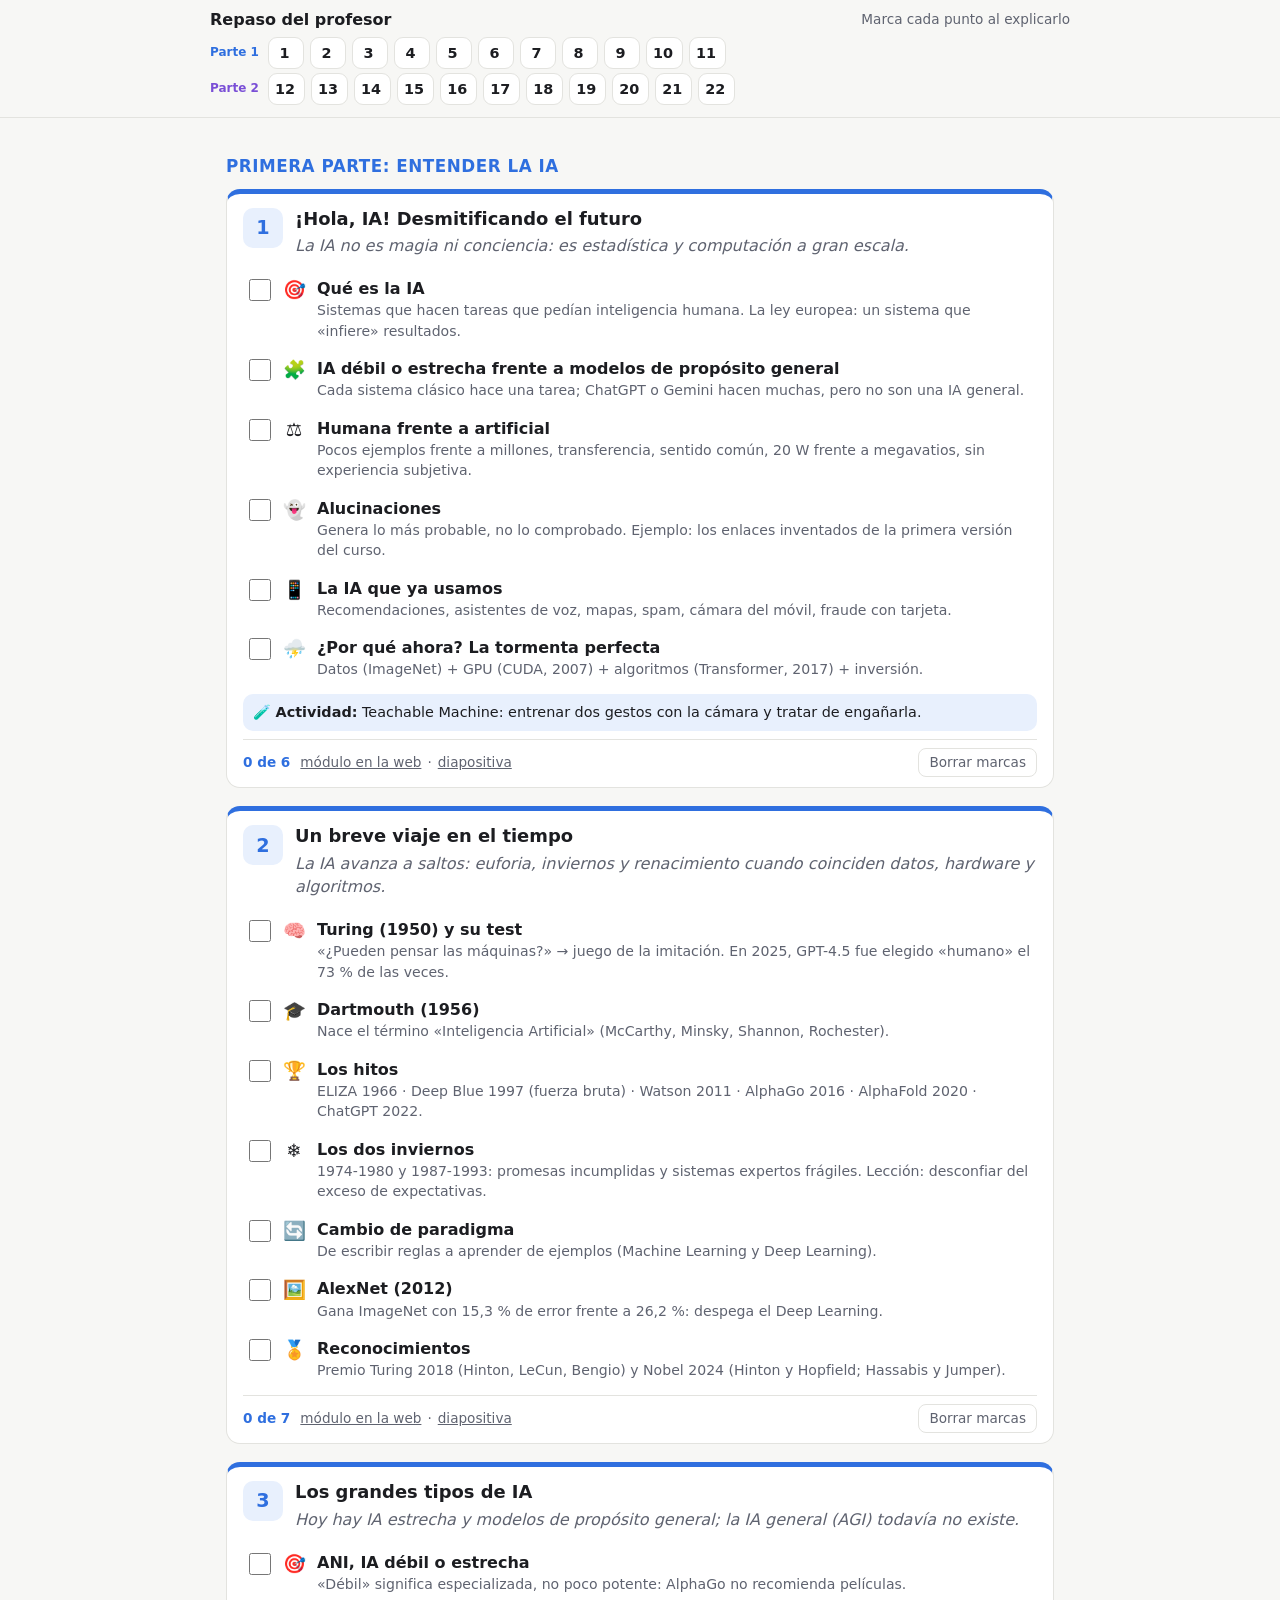
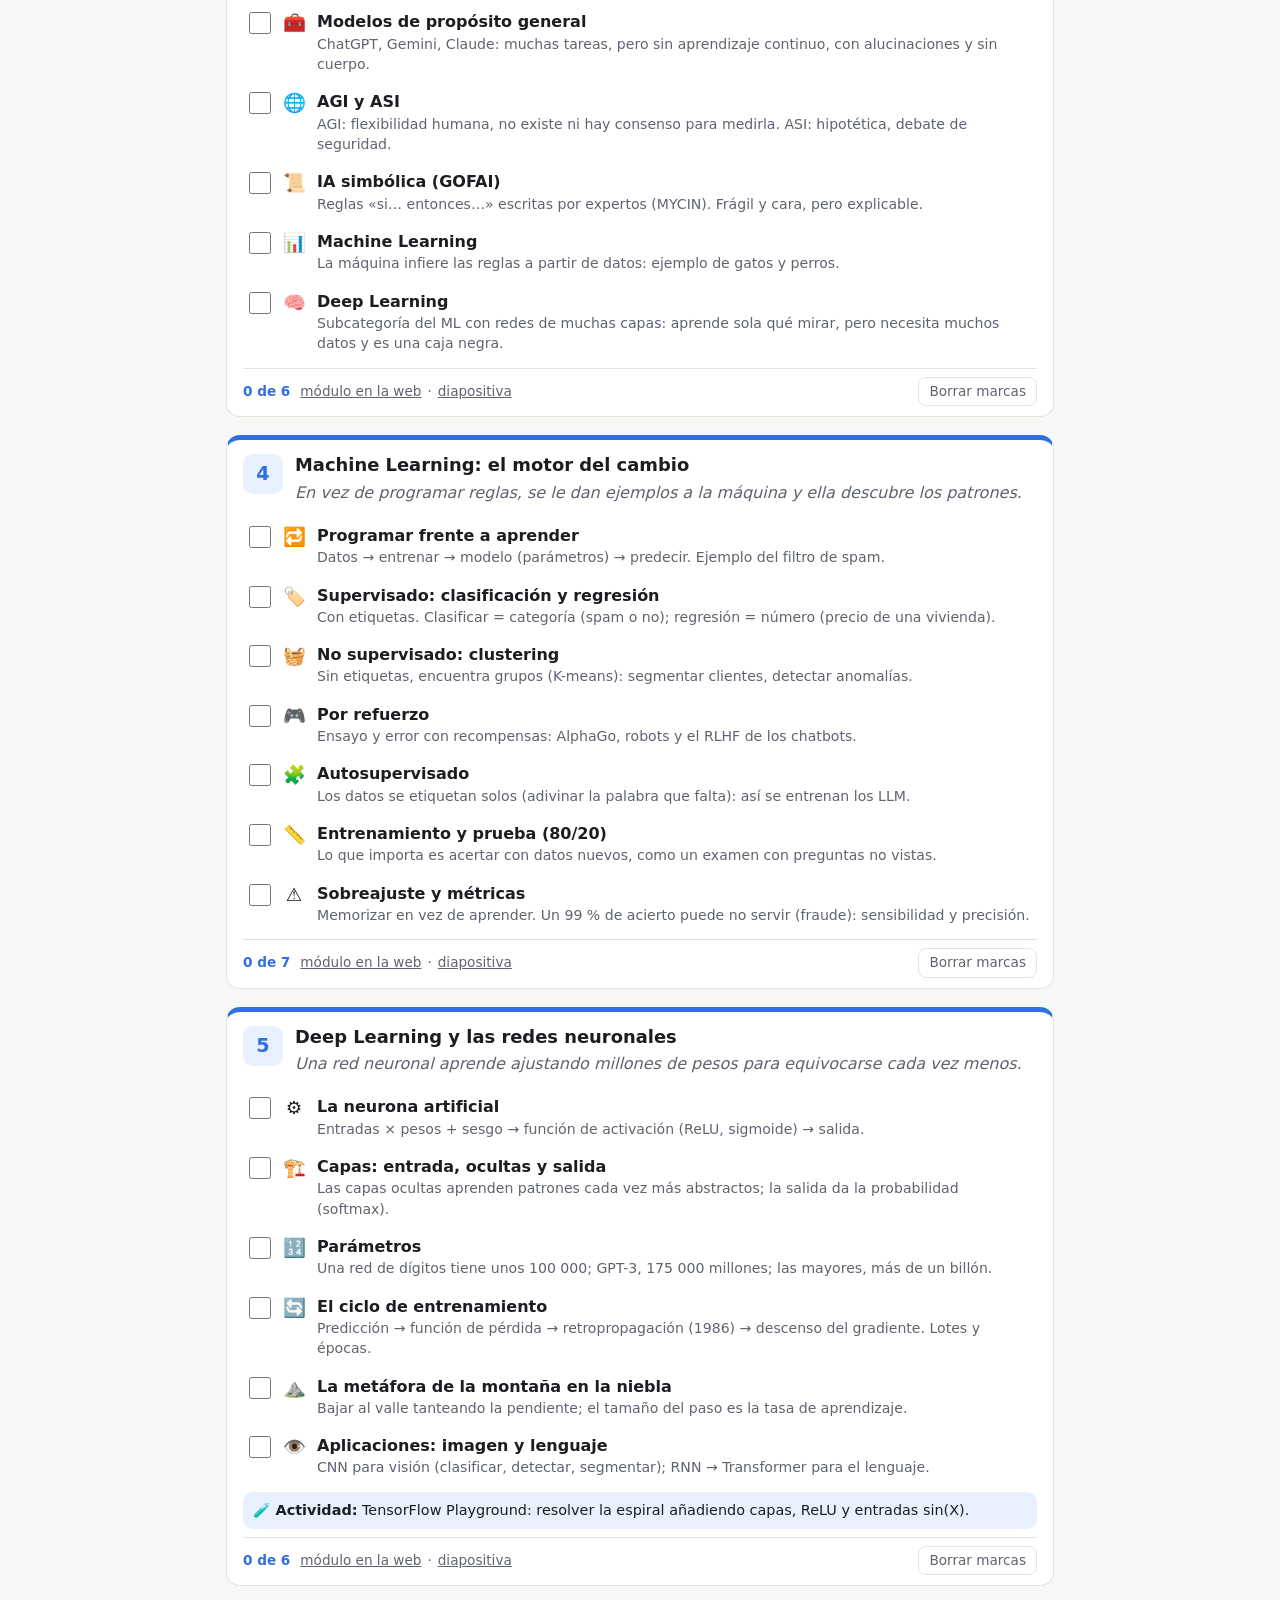
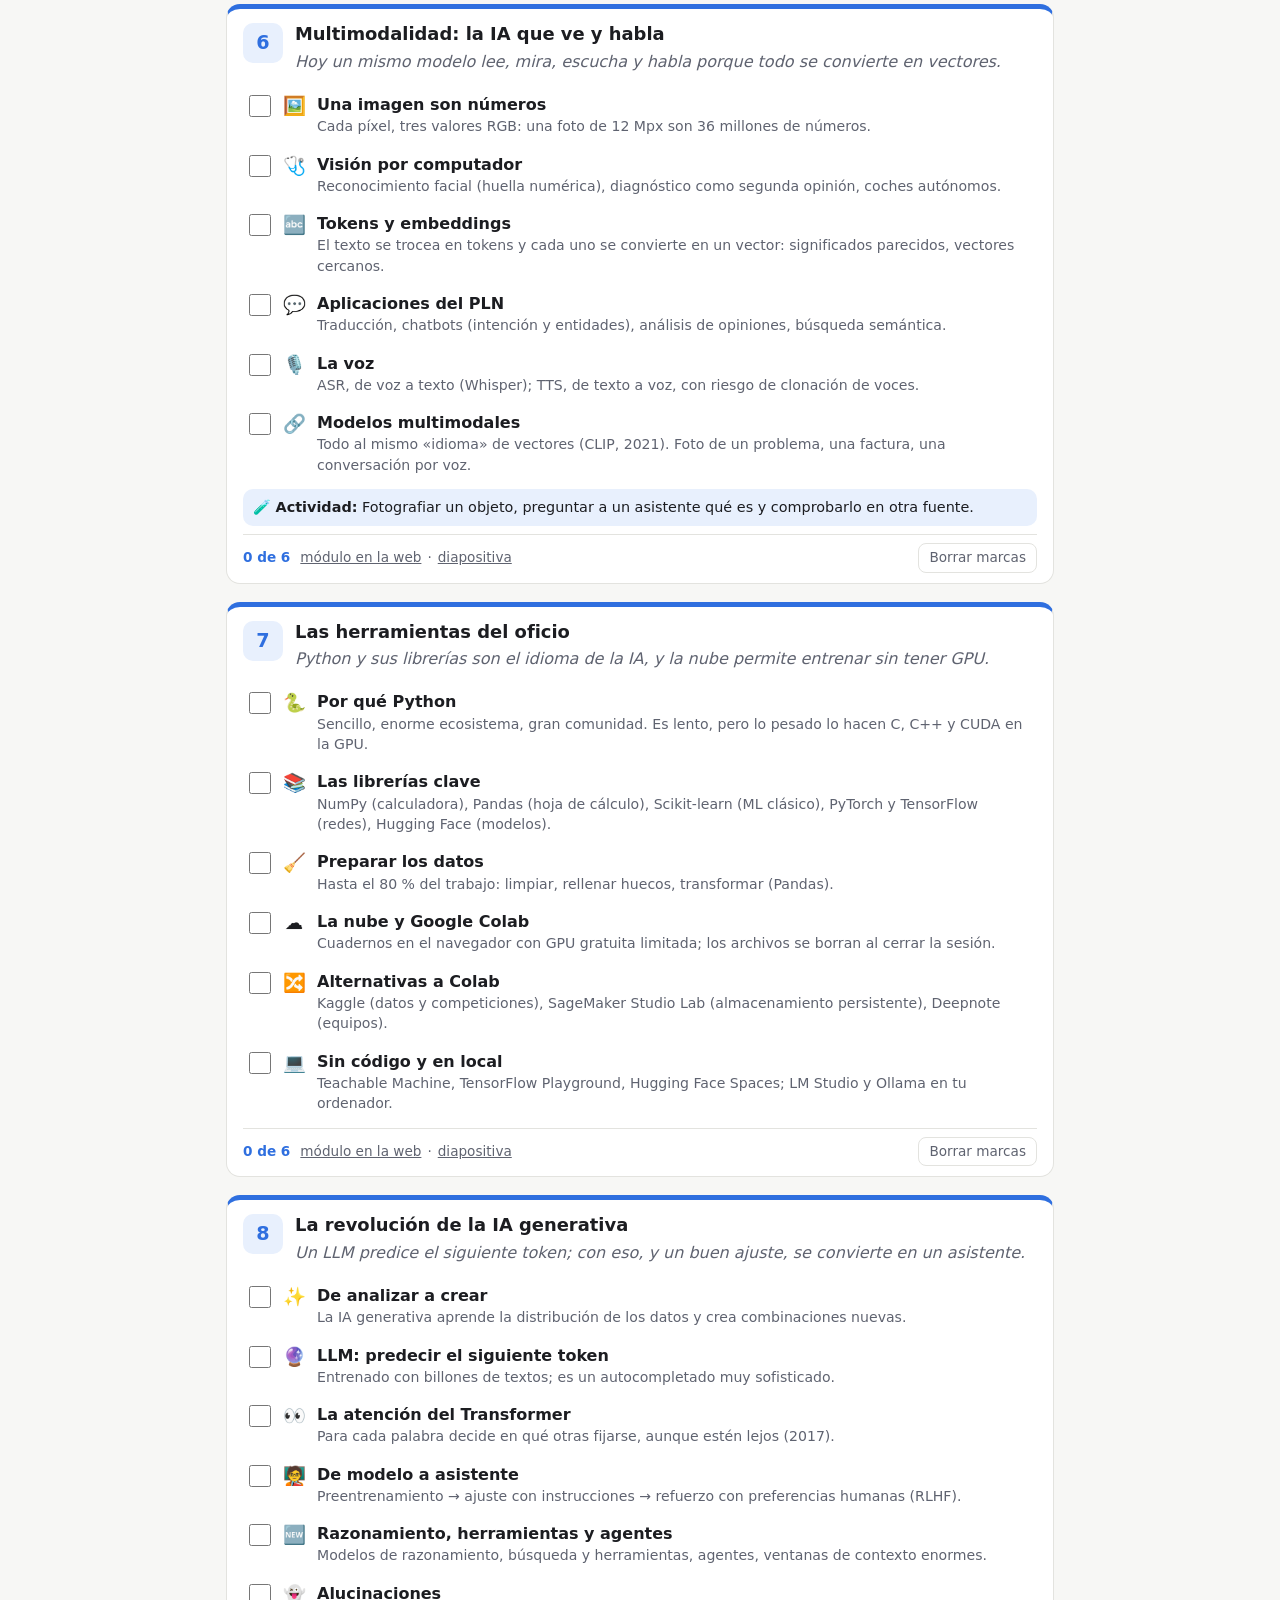
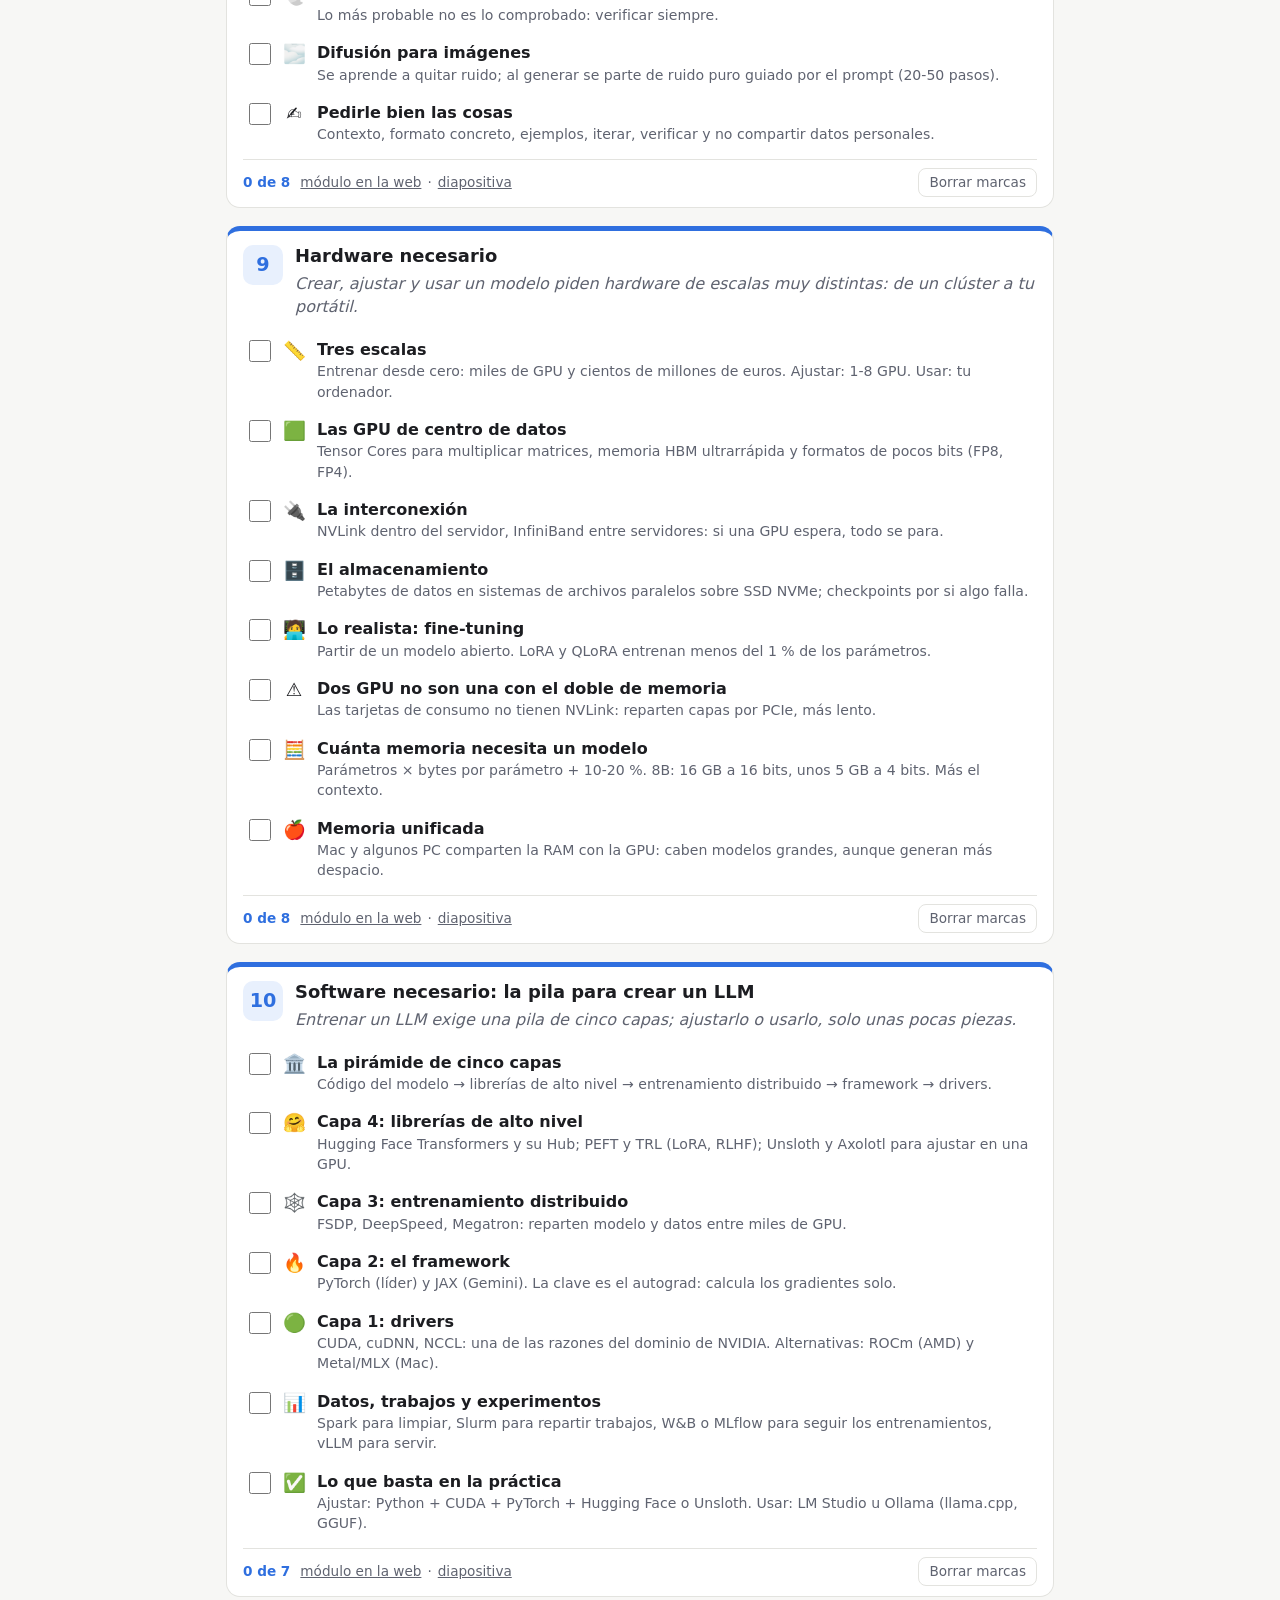
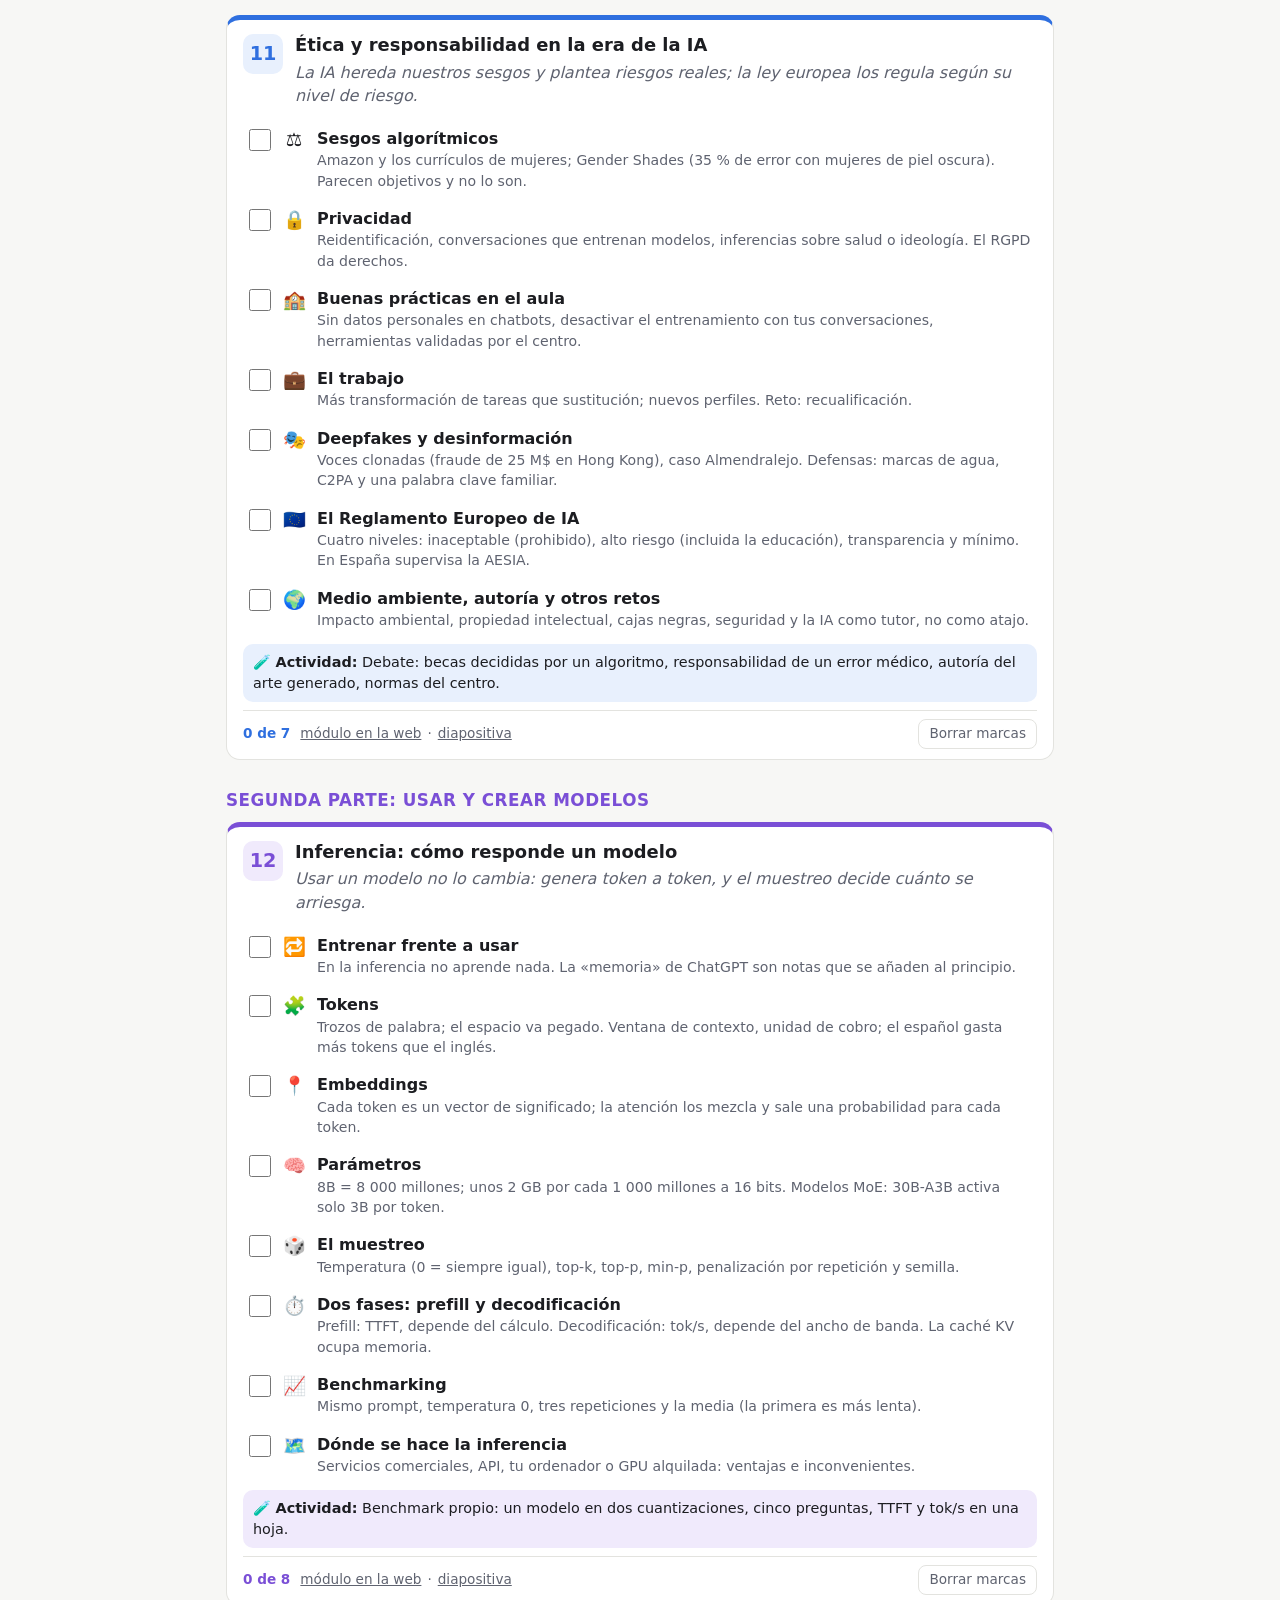
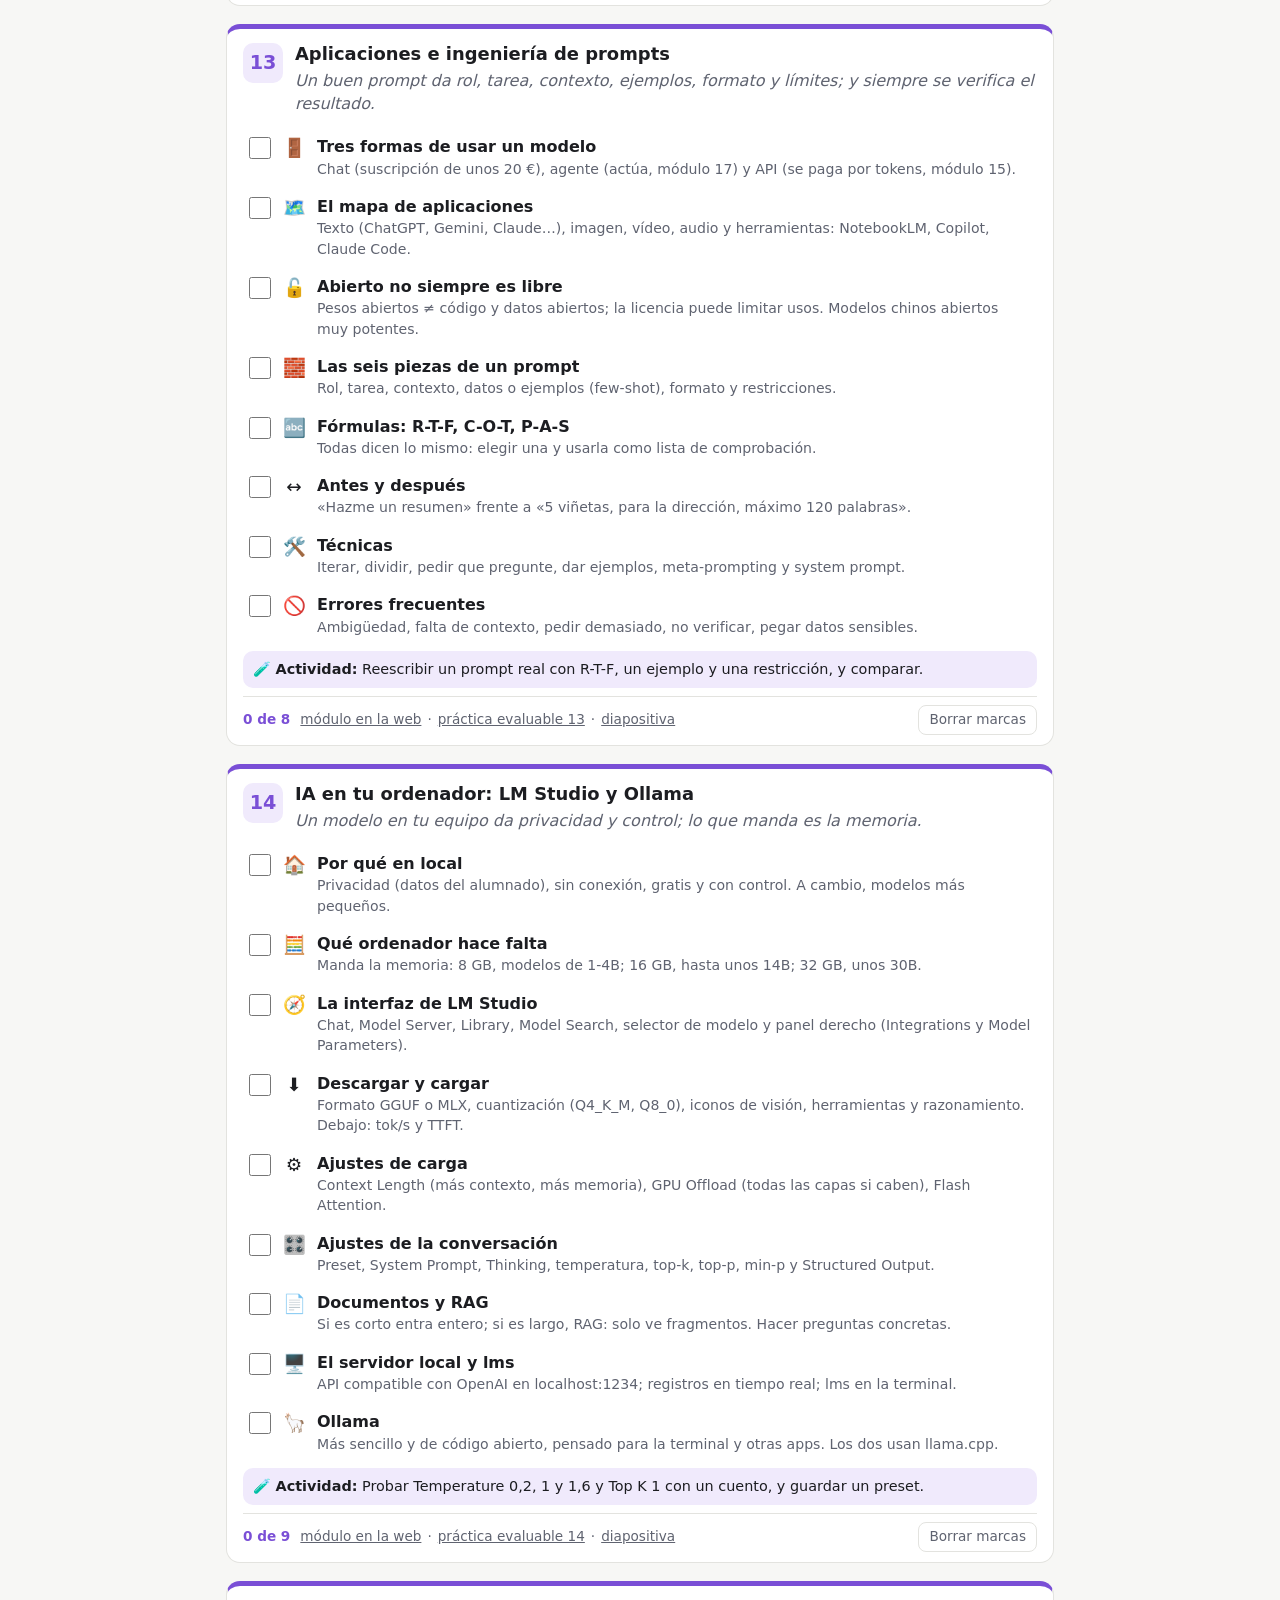
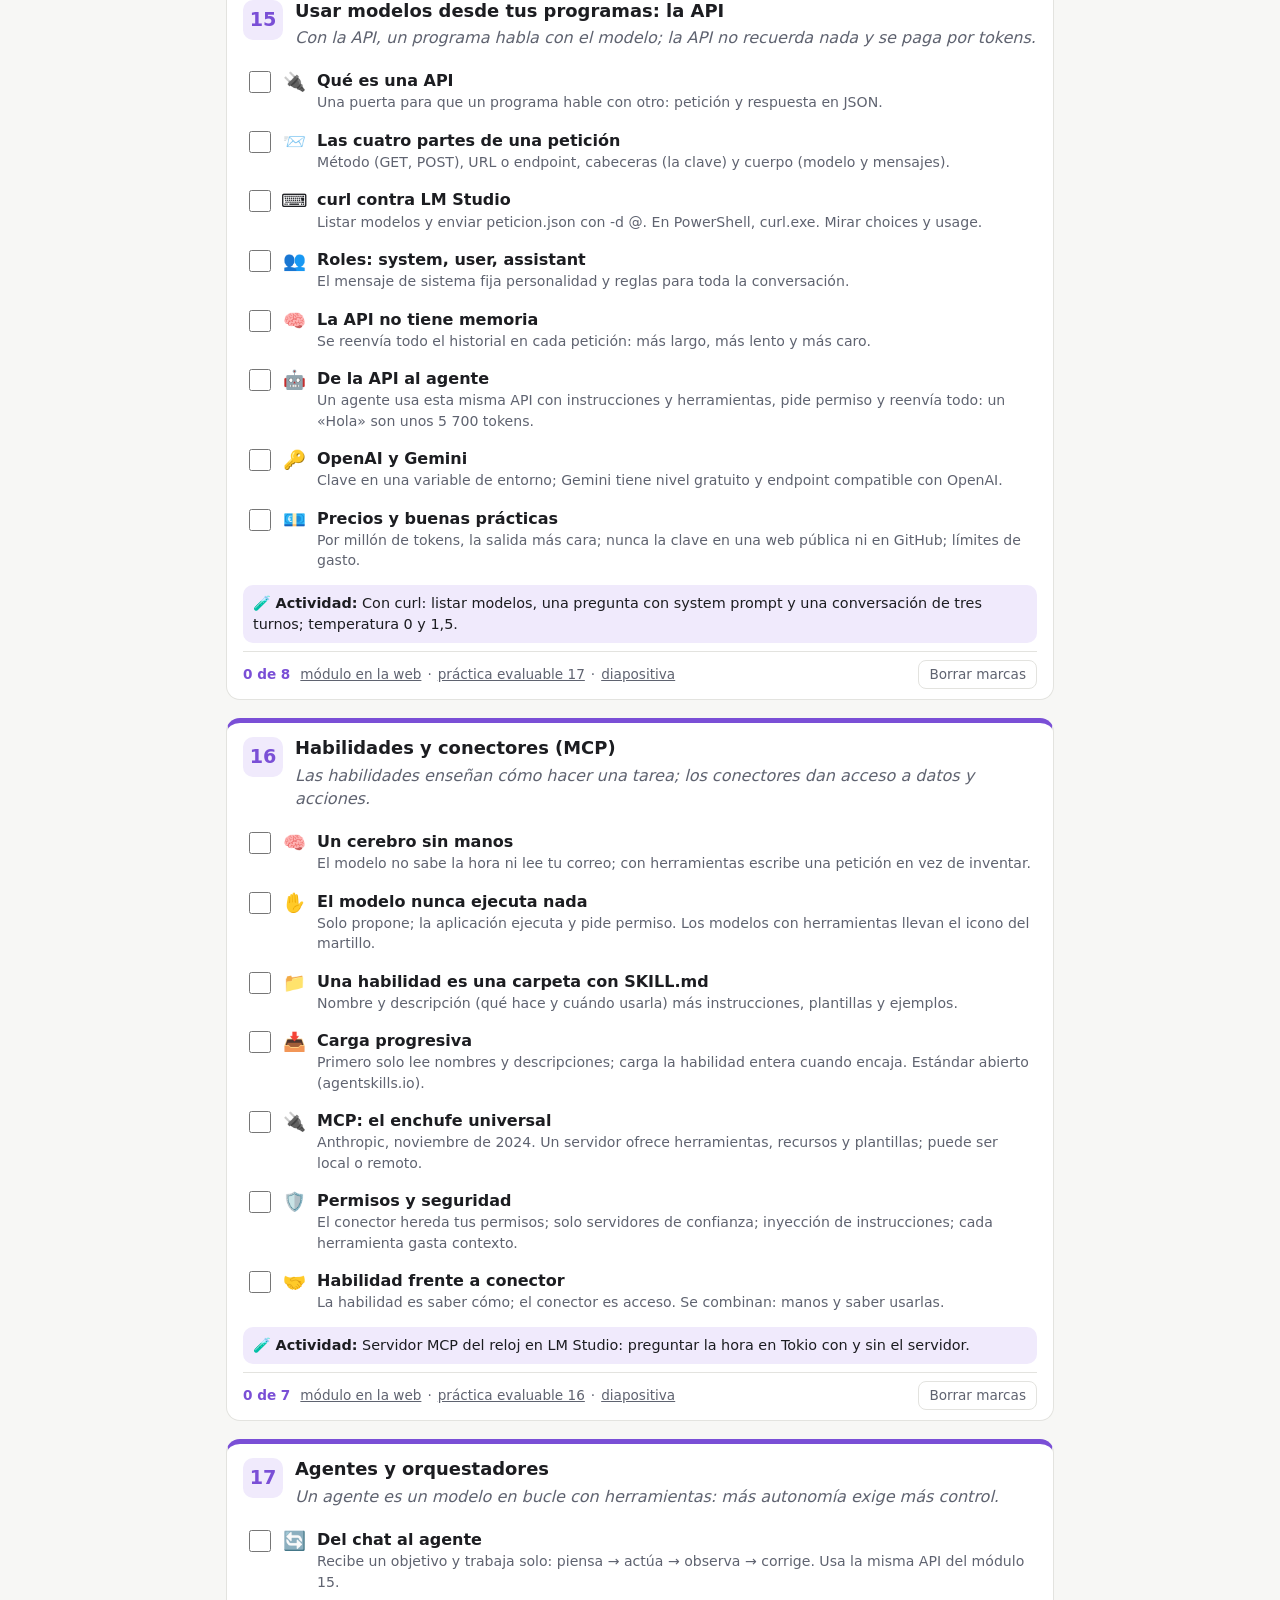
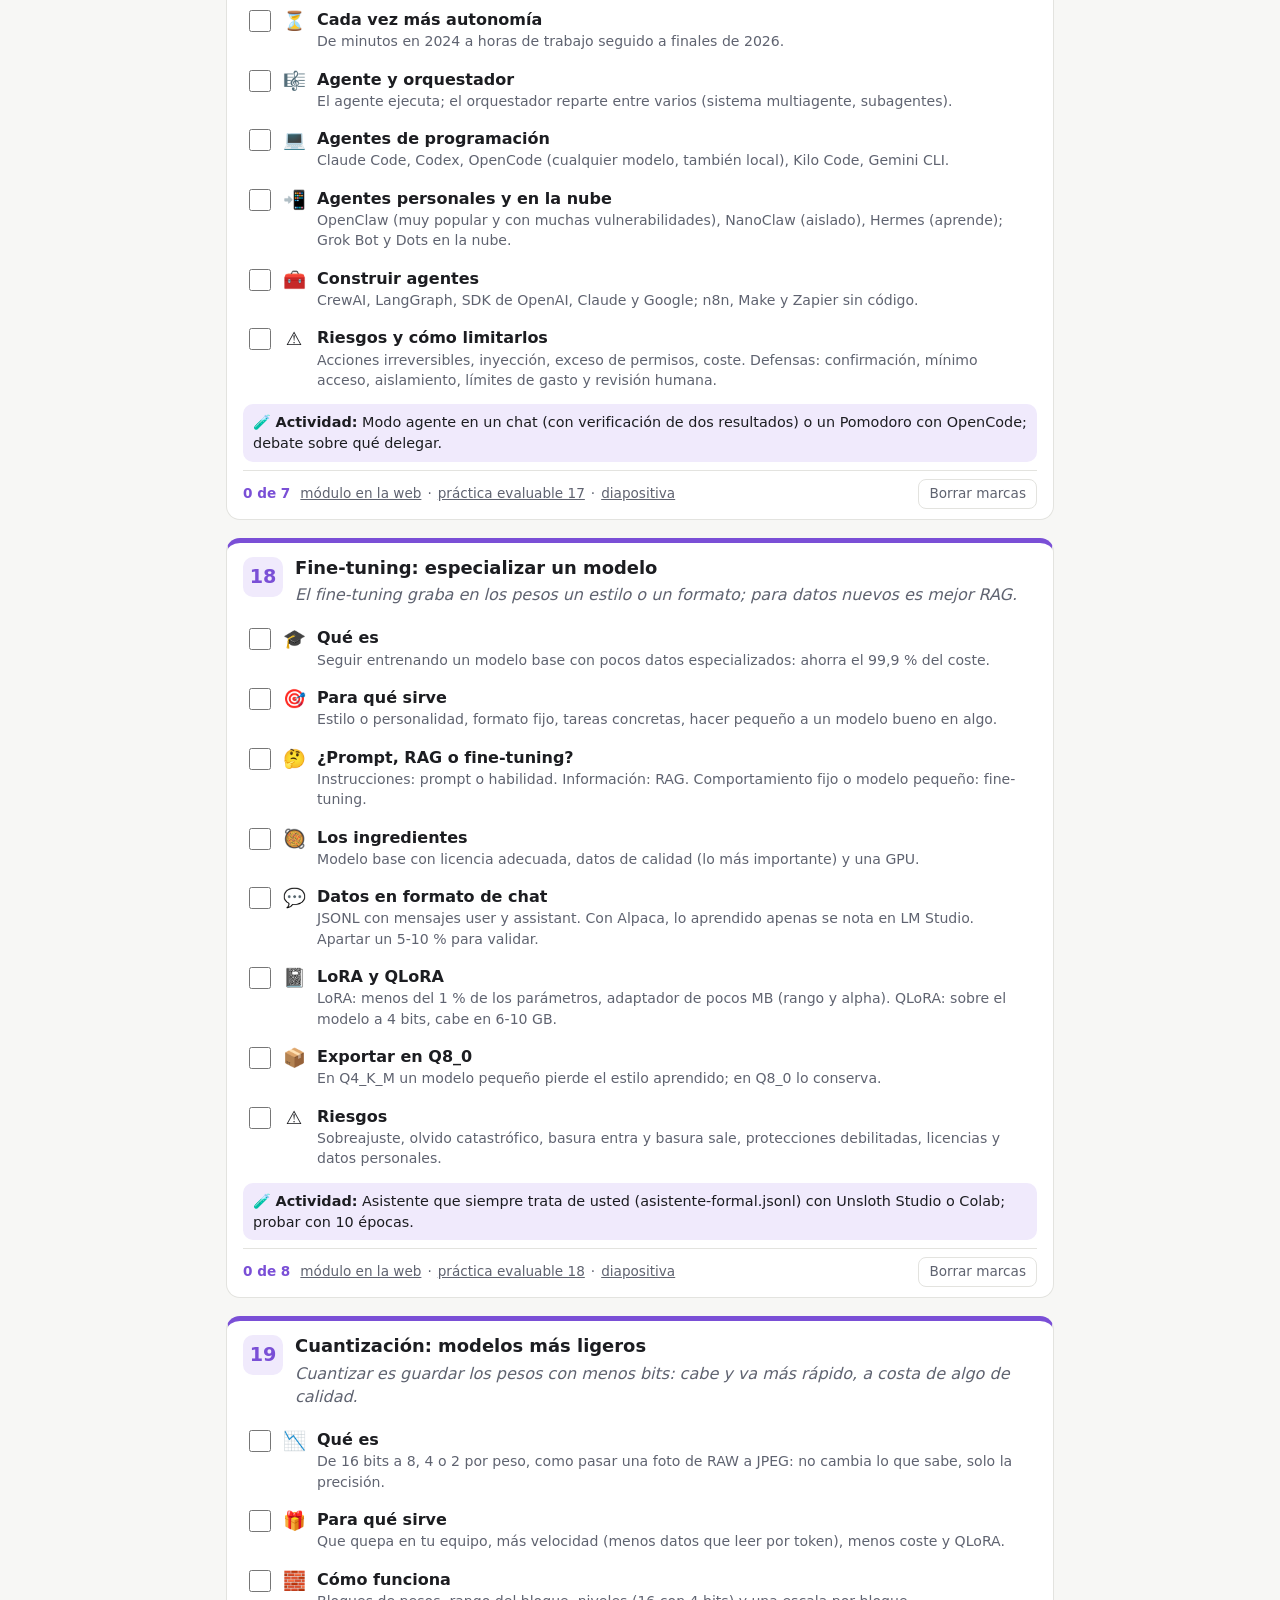
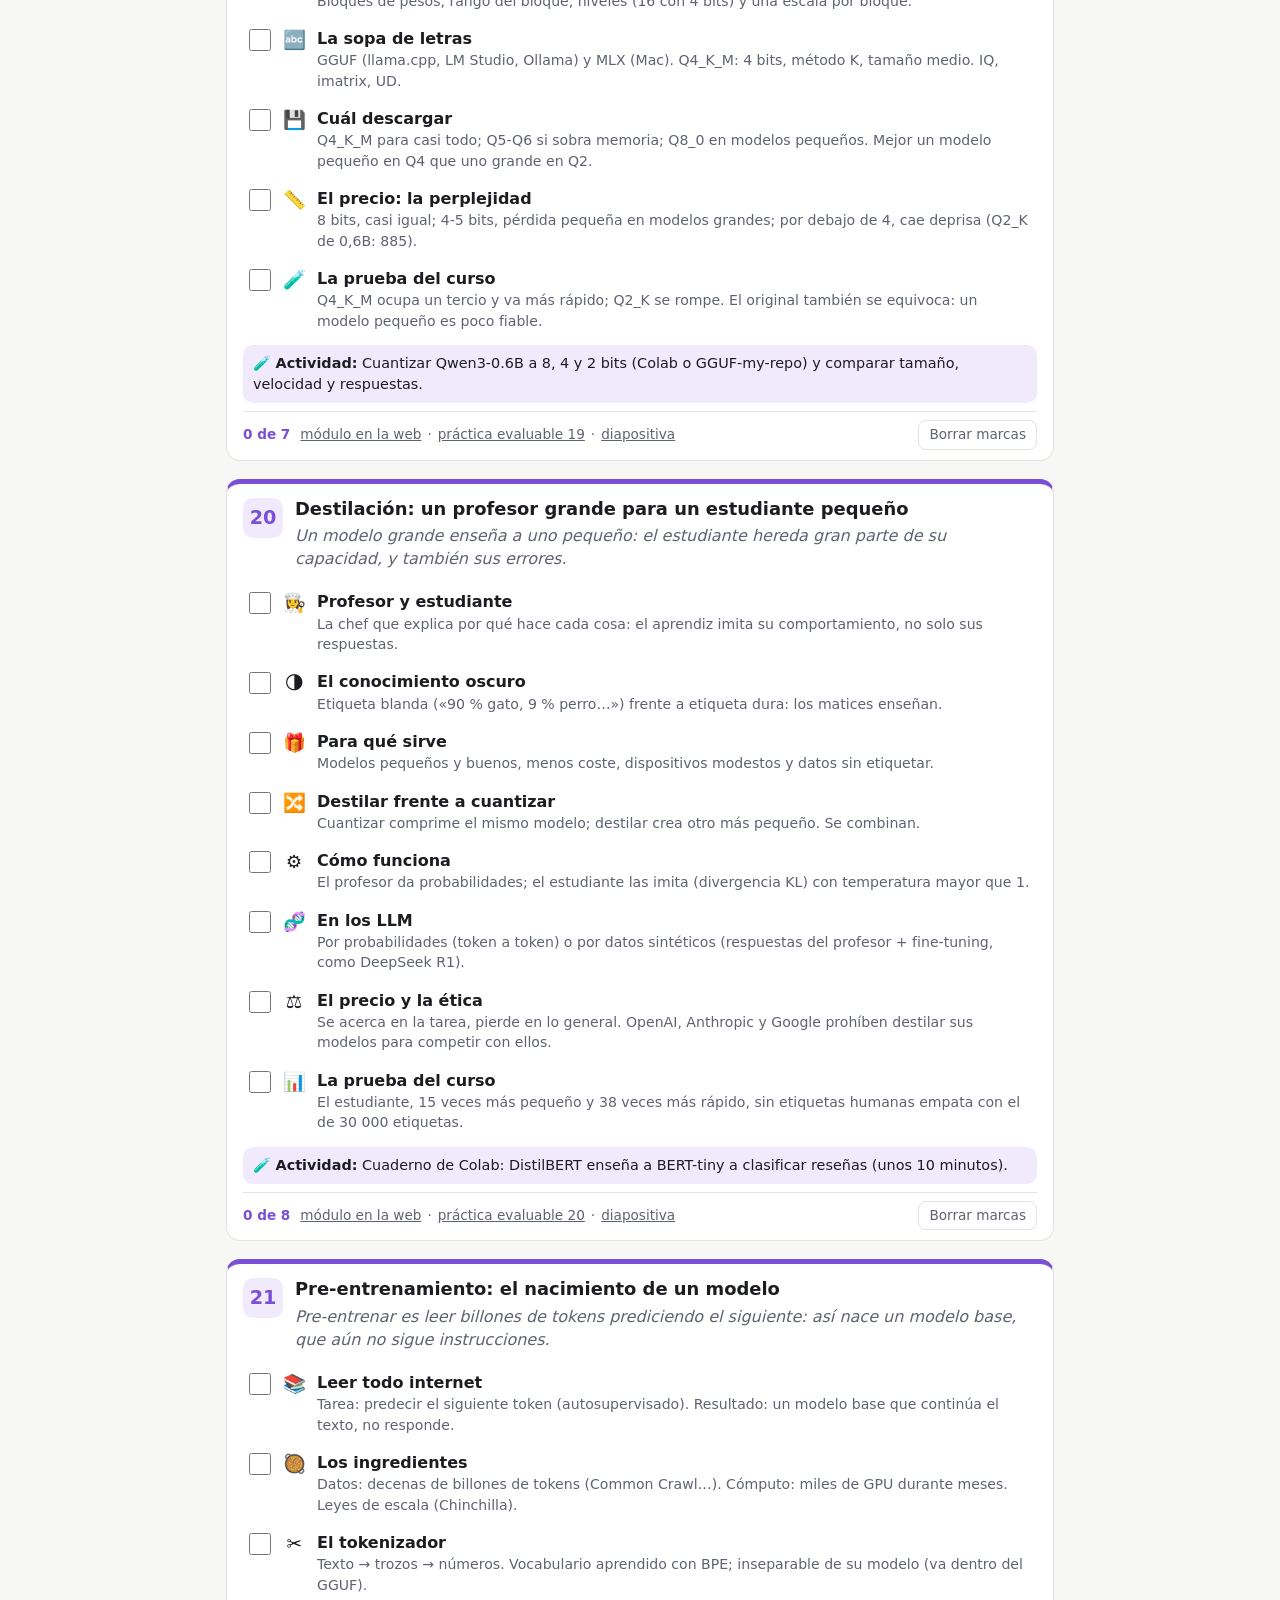
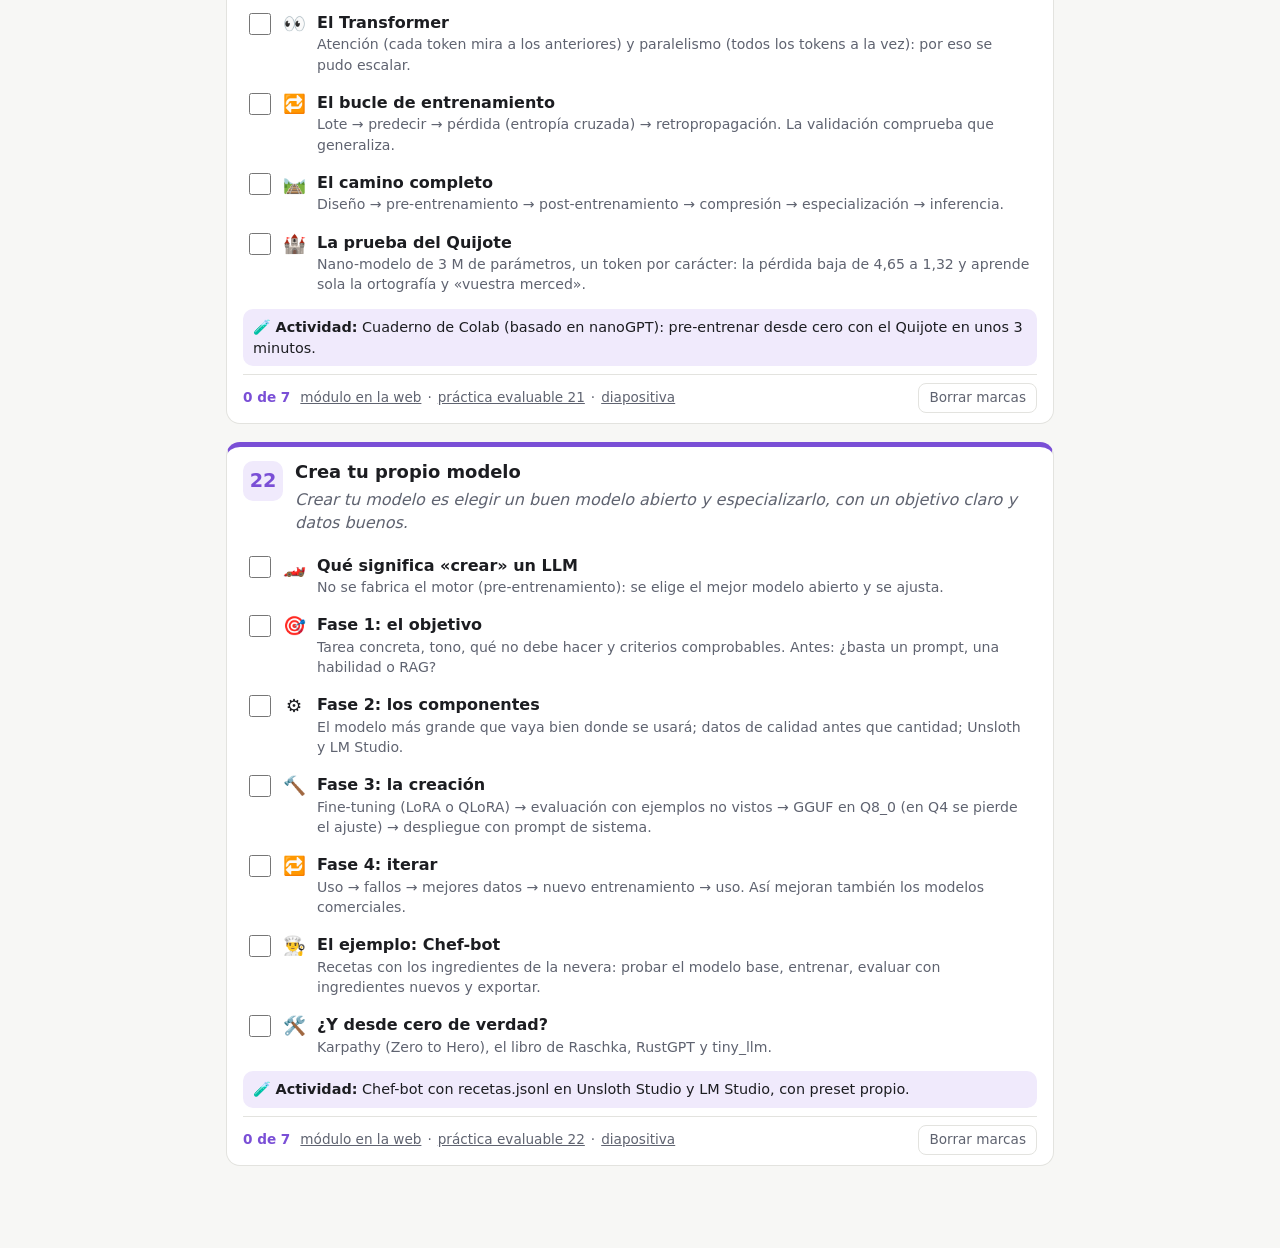
==== commit 255e89fa: "Módulos 18 y 22 y práctica 22: exportar en Q8_0 los modelos pequeños Co-Authored-By: Claude Opus 5.5" ====
--- a/docs/profesor/chuleta.html
+++ b/docs/profesor/chuleta.html
@@ -379,7 +379,7 @@
       <p class="idea">El fine-tuning graba en los pesos un estilo o un formato; para datos nuevos es mejor RAG.</p>
     </div>
   </header>
-  <ul><li><label><input type="checkbox" data-id="m18p0"><span class="ico" aria-hidden="true">🎓</span><span class="txt"><b>Qué es</b><span class="det">Seguir entrenando un modelo base con pocos datos especializados: ahorra el 99,9 % del coste.</span></span></label></li><li><label><input type="checkbox" data-id="m18p1"><span class="ico" aria-hidden="true">🎯</span><span class="txt"><b>Para qué sirve</b><span class="det">Estilo o personalidad, formato fijo, tareas concretas, hacer pequeño a un modelo bueno en algo.</span></span></label></li><li><label><input type="checkbox" data-id="m18p2"><span class="ico" aria-hidden="true">🤔</span><span class="txt"><b>¿Prompt, RAG o fine-tuning?</b><span class="det">Instrucciones: prompt o habilidad. Información: RAG. Comportamiento fijo o modelo pequeño: fine-tuning.</span></span></label></li><li><label><input type="checkbox" data-id="m18p3"><span class="ico" aria-hidden="true">🥘</span><span class="txt"><b>Los ingredientes</b><span class="det">Modelo base con licencia adecuada, datos de calidad (lo más importante) y una GPU.</span></span></label></li><li><label><input type="checkbox" data-id="m18p4"><span class="ico" aria-hidden="true">💬</span><span class="txt"><b>Datos en formato de chat</b><span class="det">JSONL con mensajes user y assistant. Con Alpaca, lo aprendido apenas se nota en LM Studio. Apartar un 5-10 % para validar.</span></span></label></li><li><label><input type="checkbox" data-id="m18p5"><span class="ico" aria-hidden="true">📓</span><span class="txt"><b>LoRA y QLoRA</b><span class="det">LoRA: menos del 1 % de los parámetros, adaptador de pocos MB (rango y alpha). QLoRA: sobre el modelo a 4 bits, cabe en 6-10 GB.</span></span></label></li><li><label><input type="checkbox" data-id="m18p6"><span class="ico" aria-hidden="true">⚠️</span><span class="txt"><b>Riesgos</b><span class="det">Sobreajuste, olvido catastrófico, basura entra y basura sale, protecciones debilitadas, licencias y datos personales.</span></span></label></li></ul>
+  <ul><li><label><input type="checkbox" data-id="m18p0"><span class="ico" aria-hidden="true">🎓</span><span class="txt"><b>Qué es</b><span class="det">Seguir entrenando un modelo base con pocos datos especializados: ahorra el 99,9 % del coste.</span></span></label></li><li><label><input type="checkbox" data-id="m18p1"><span class="ico" aria-hidden="true">🎯</span><span class="txt"><b>Para qué sirve</b><span class="det">Estilo o personalidad, formato fijo, tareas concretas, hacer pequeño a un modelo bueno en algo.</span></span></label></li><li><label><input type="checkbox" data-id="m18p2"><span class="ico" aria-hidden="true">🤔</span><span class="txt"><b>¿Prompt, RAG o fine-tuning?</b><span class="det">Instrucciones: prompt o habilidad. Información: RAG. Comportamiento fijo o modelo pequeño: fine-tuning.</span></span></label></li><li><label><input type="checkbox" data-id="m18p3"><span class="ico" aria-hidden="true">🥘</span><span class="txt"><b>Los ingredientes</b><span class="det">Modelo base con licencia adecuada, datos de calidad (lo más importante) y una GPU.</span></span></label></li><li><label><input type="checkbox" data-id="m18p4"><span class="ico" aria-hidden="true">💬</span><span class="txt"><b>Datos en formato de chat</b><span class="det">JSONL con mensajes user y assistant. Con Alpaca, lo aprendido apenas se nota en LM Studio. Apartar un 5-10 % para validar.</span></span></label></li><li><label><input type="checkbox" data-id="m18p5"><span class="ico" aria-hidden="true">📓</span><span class="txt"><b>LoRA y QLoRA</b><span class="det">LoRA: menos del 1 % de los parámetros, adaptador de pocos MB (rango y alpha). QLoRA: sobre el modelo a 4 bits, cabe en 6-10 GB.</span></span></label></li><li><label><input type="checkbox" data-id="m18p6"><span class="ico" aria-hidden="true">📦</span><span class="txt"><b>Exportar en Q8_0</b><span class="det">En Q4_K_M un modelo pequeño pierde el estilo aprendido; en Q8_0 lo conserva.</span></span></label></li><li><label><input type="checkbox" data-id="m18p7"><span class="ico" aria-hidden="true">⚠️</span><span class="txt"><b>Riesgos</b><span class="det">Sobreajuste, olvido catastrófico, basura entra y basura sale, protecciones debilitadas, licencias y datos personales.</span></span></label></li></ul>
   <p class="act"><span aria-hidden="true">🧪</span> <b>Actividad:</b> Asistente que siempre trata de usted (asistente-formal.jsonl) con Unsloth Studio o Colab; probar con 10 épocas.</p>
   <div class="pie">
     <span class="prog" data-prog="m18"></span>
@@ -447,7 +447,7 @@
       <p class="idea">Crear tu modelo es elegir un buen modelo abierto y especializarlo, con un objetivo claro y datos buenos.</p>
     </div>
   </header>
-  <ul><li><label><input type="checkbox" data-id="m22p0"><span class="ico" aria-hidden="true">🏎️</span><span class="txt"><b>Qué significa «crear» un LLM</b><span class="det">No se fabrica el motor (pre-entrenamiento): se elige el mejor modelo abierto y se ajusta.</span></span></label></li><li><label><input type="checkbox" data-id="m22p1"><span class="ico" aria-hidden="true">🎯</span><span class="txt"><b>Fase 1: el objetivo</b><span class="det">Tarea concreta, tono, qué no debe hacer y criterios comprobables. Antes: ¿basta un prompt, una habilidad o RAG?</span></span></label></li><li><label><input type="checkbox" data-id="m22p2"><span class="ico" aria-hidden="true">⚙️</span><span class="txt"><b>Fase 2: los componentes</b><span class="det">El modelo más grande que vaya bien donde se usará; datos de calidad antes que cantidad; Unsloth y LM Studio.</span></span></label></li><li><label><input type="checkbox" data-id="m22p3"><span class="ico" aria-hidden="true">🔨</span><span class="txt"><b>Fase 3: la creación</b><span class="det">Fine-tuning (LoRA o QLoRA) → evaluación con ejemplos no vistos → GGUF → despliegue con prompt de sistema.</span></span></label></li><li><label><input type="checkbox" data-id="m22p4"><span class="ico" aria-hidden="true">🔁</span><span class="txt"><b>Fase 4: iterar</b><span class="det">Uso → fallos → mejores datos → nuevo entrenamiento → uso. Así mejoran también los modelos comerciales.</span></span></label></li><li><label><input type="checkbox" data-id="m22p5"><span class="ico" aria-hidden="true">👨‍🍳</span><span class="txt"><b>El ejemplo: Chef-bot</b><span class="det">Recetas con los ingredientes de la nevera: probar el modelo base, entrenar, evaluar con ingredientes nuevos y exportar.</span></span></label></li><li><label><input type="checkbox" data-id="m22p6"><span class="ico" aria-hidden="true">🛠️</span><span class="txt"><b>¿Y desde cero de verdad?</b><span class="det">Karpathy (Zero to Hero), el libro de Raschka, RustGPT y tiny_llm.</span></span></label></li></ul>
+  <ul><li><label><input type="checkbox" data-id="m22p0"><span class="ico" aria-hidden="true">🏎️</span><span class="txt"><b>Qué significa «crear» un LLM</b><span class="det">No se fabrica el motor (pre-entrenamiento): se elige el mejor modelo abierto y se ajusta.</span></span></label></li><li><label><input type="checkbox" data-id="m22p1"><span class="ico" aria-hidden="true">🎯</span><span class="txt"><b>Fase 1: el objetivo</b><span class="det">Tarea concreta, tono, qué no debe hacer y criterios comprobables. Antes: ¿basta un prompt, una habilidad o RAG?</span></span></label></li><li><label><input type="checkbox" data-id="m22p2"><span class="ico" aria-hidden="true">⚙️</span><span class="txt"><b>Fase 2: los componentes</b><span class="det">El modelo más grande que vaya bien donde se usará; datos de calidad antes que cantidad; Unsloth y LM Studio.</span></span></label></li><li><label><input type="checkbox" data-id="m22p3"><span class="ico" aria-hidden="true">🔨</span><span class="txt"><b>Fase 3: la creación</b><span class="det">Fine-tuning (LoRA o QLoRA) → evaluación con ejemplos no vistos → GGUF en Q8_0 (en Q4 se pierde el ajuste) → despliegue con prompt de sistema.</span></span></label></li><li><label><input type="checkbox" data-id="m22p4"><span class="ico" aria-hidden="true">🔁</span><span class="txt"><b>Fase 4: iterar</b><span class="det">Uso → fallos → mejores datos → nuevo entrenamiento → uso. Así mejoran también los modelos comerciales.</span></span></label></li><li><label><input type="checkbox" data-id="m22p5"><span class="ico" aria-hidden="true">👨‍🍳</span><span class="txt"><b>El ejemplo: Chef-bot</b><span class="det">Recetas con los ingredientes de la nevera: probar el modelo base, entrenar, evaluar con ingredientes nuevos y exportar.</span></span></label></li><li><label><input type="checkbox" data-id="m22p6"><span class="ico" aria-hidden="true">🛠️</span><span class="txt"><b>¿Y desde cero de verdad?</b><span class="det">Karpathy (Zero to Hero), el libro de Raschka, RustGPT y tiny_llm.</span></span></label></li></ul>
   <p class="act"><span aria-hidden="true">🧪</span> <b>Actividad:</b> Chef-bot con recetas.jsonl en Unsloth Studio y LM Studio, con preset propio.</p>
   <div class="pie">
     <span class="prog" data-prog="m22"></span>
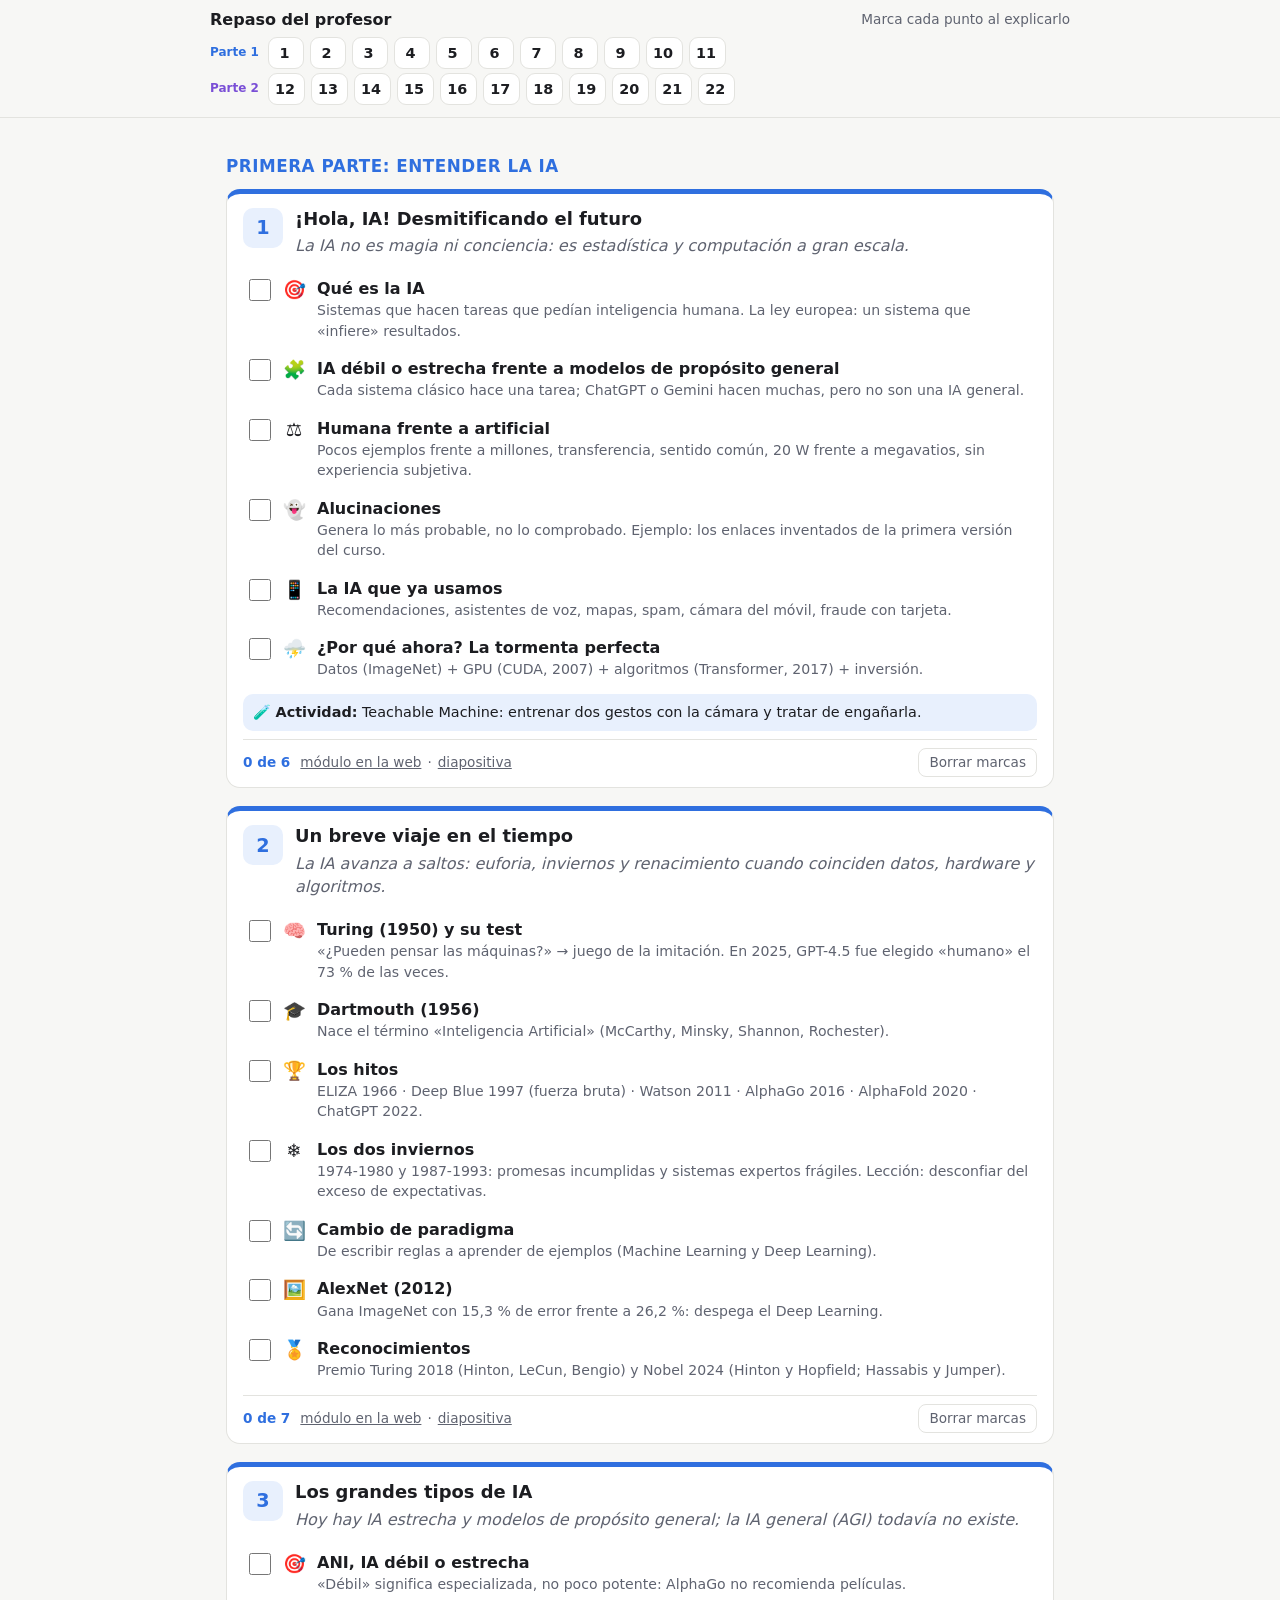
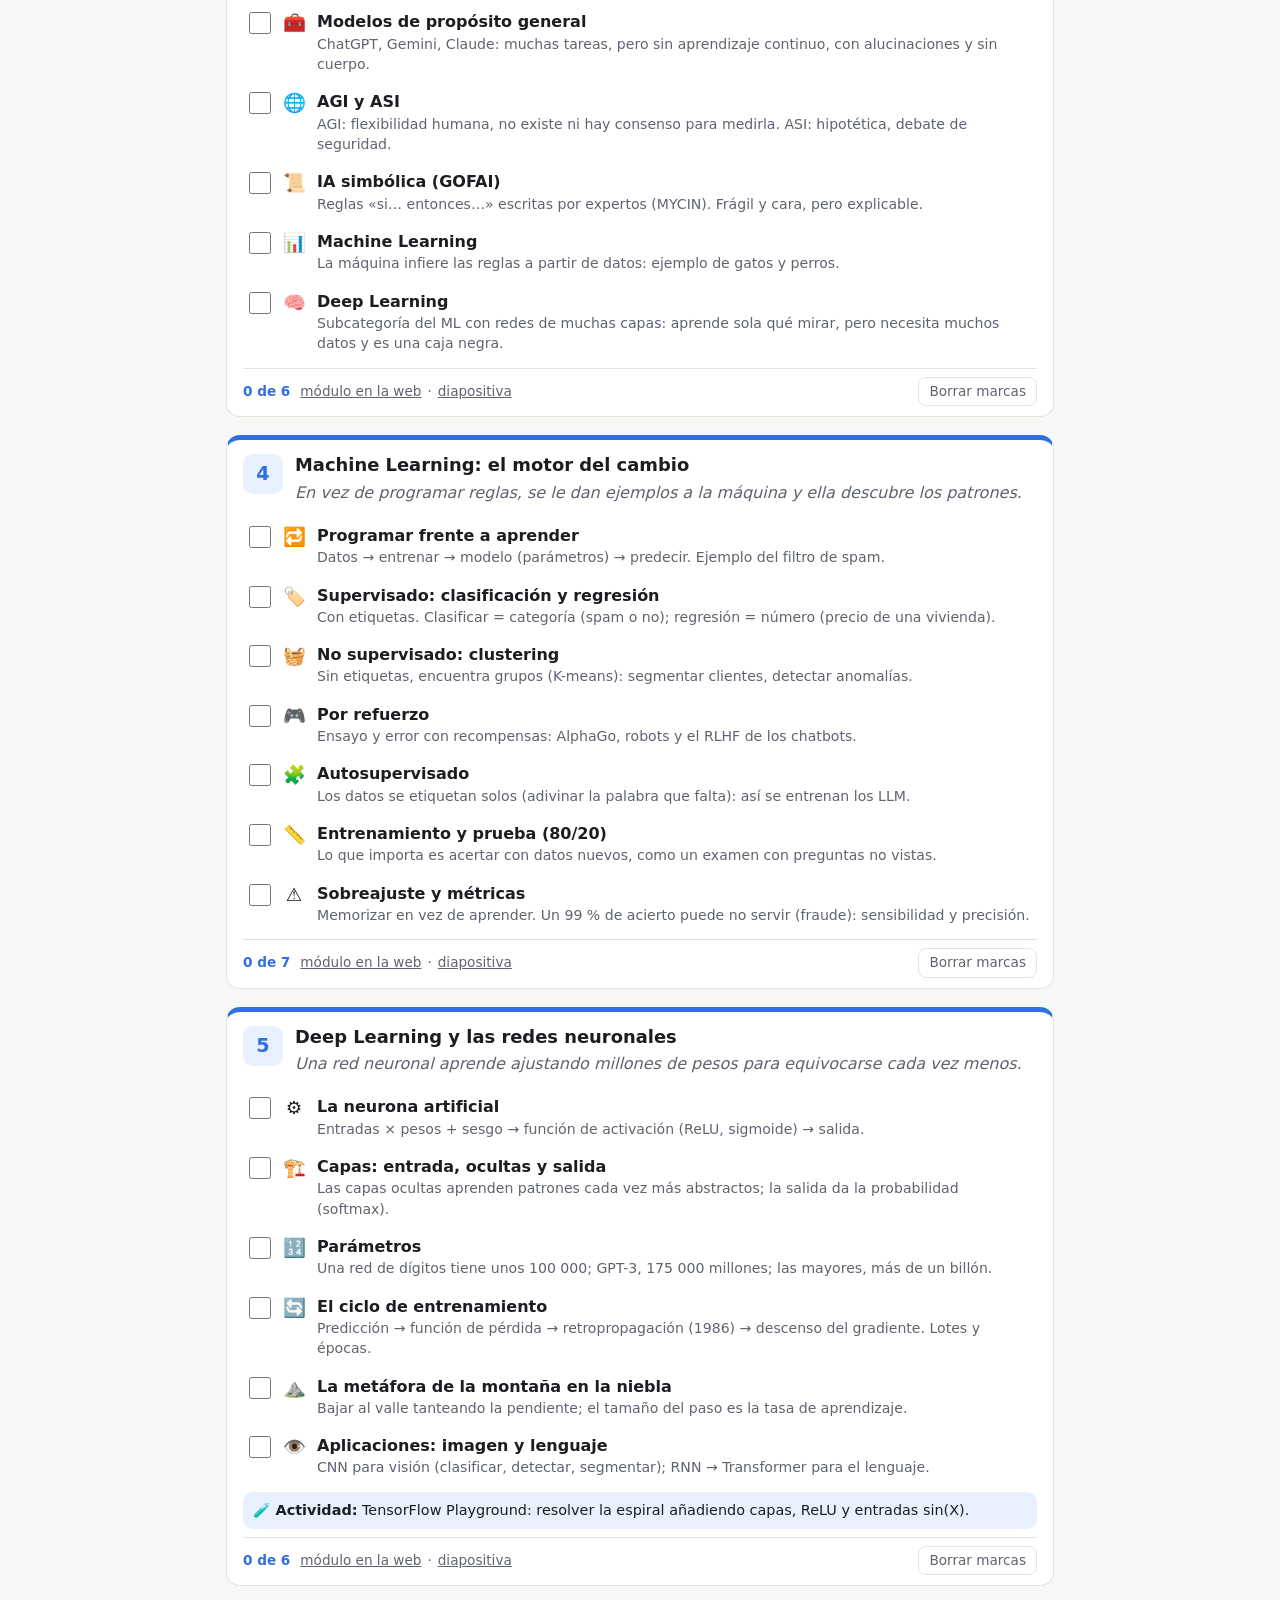
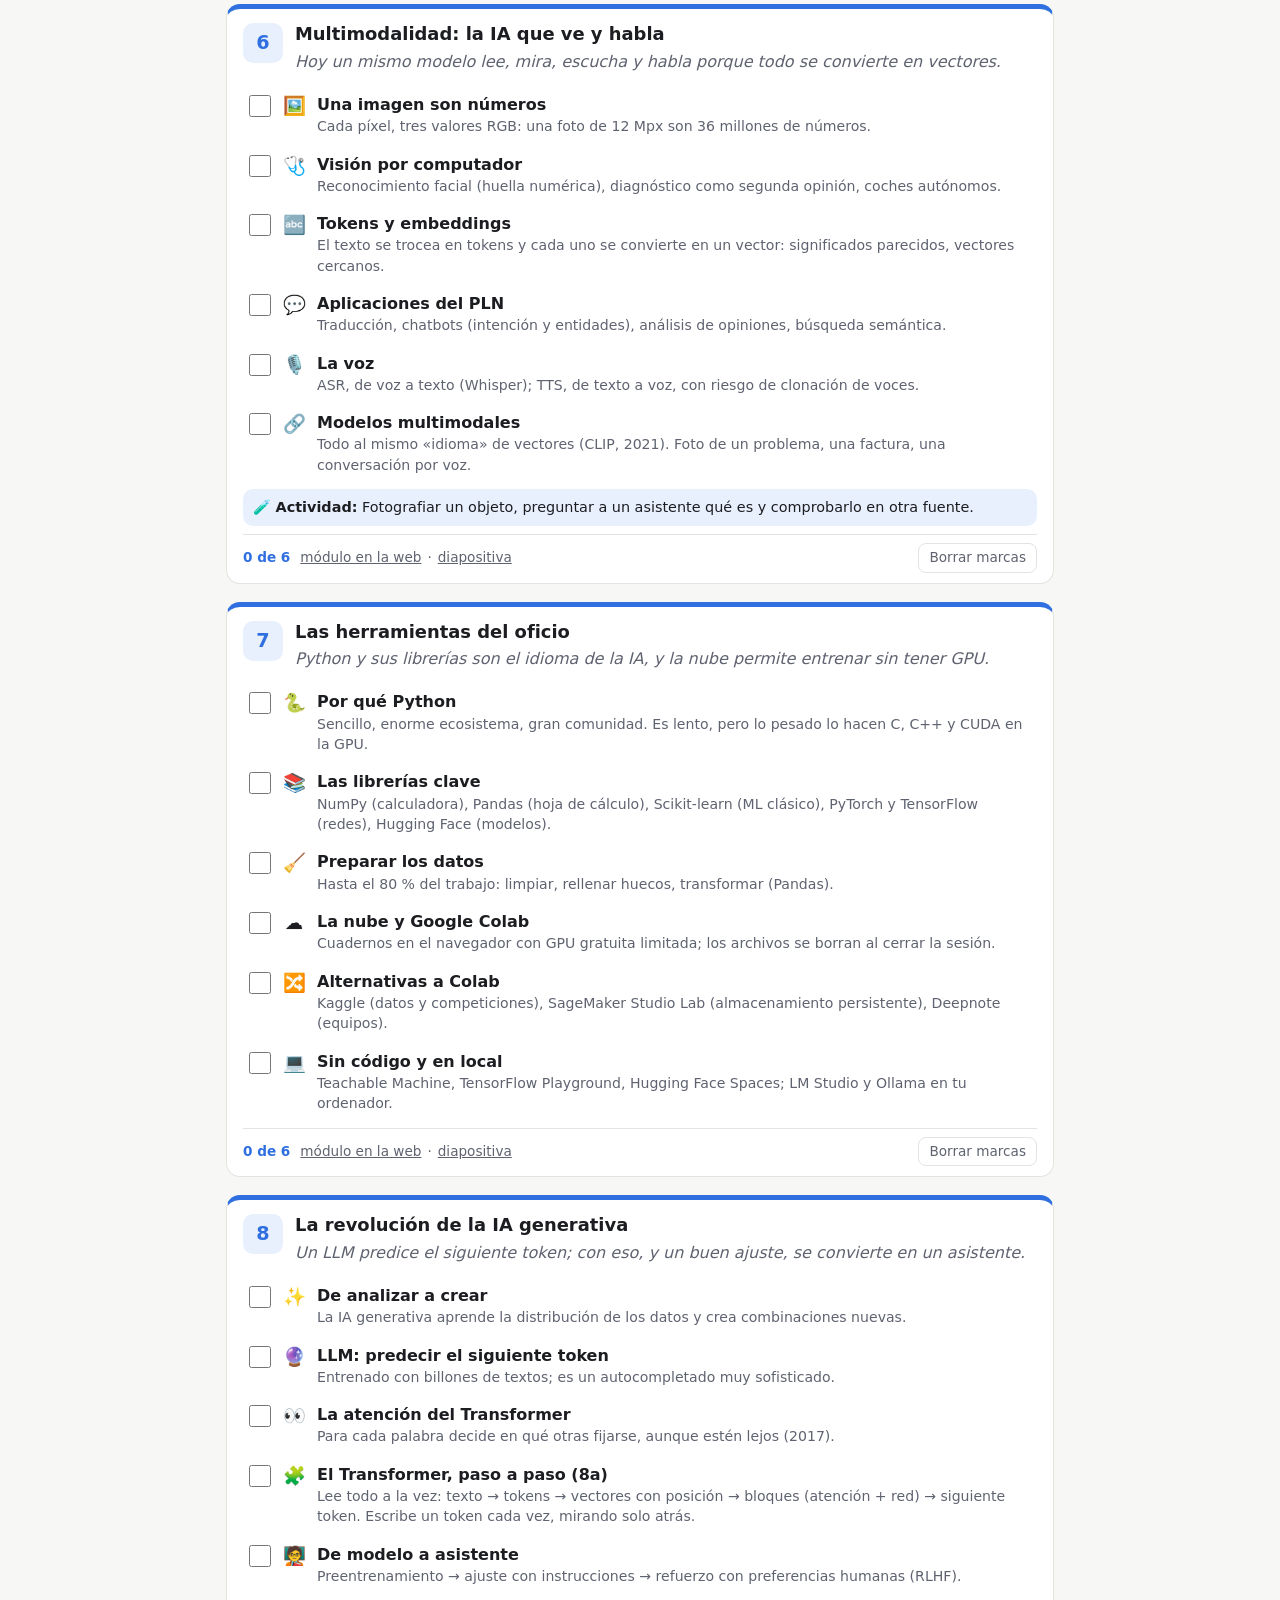
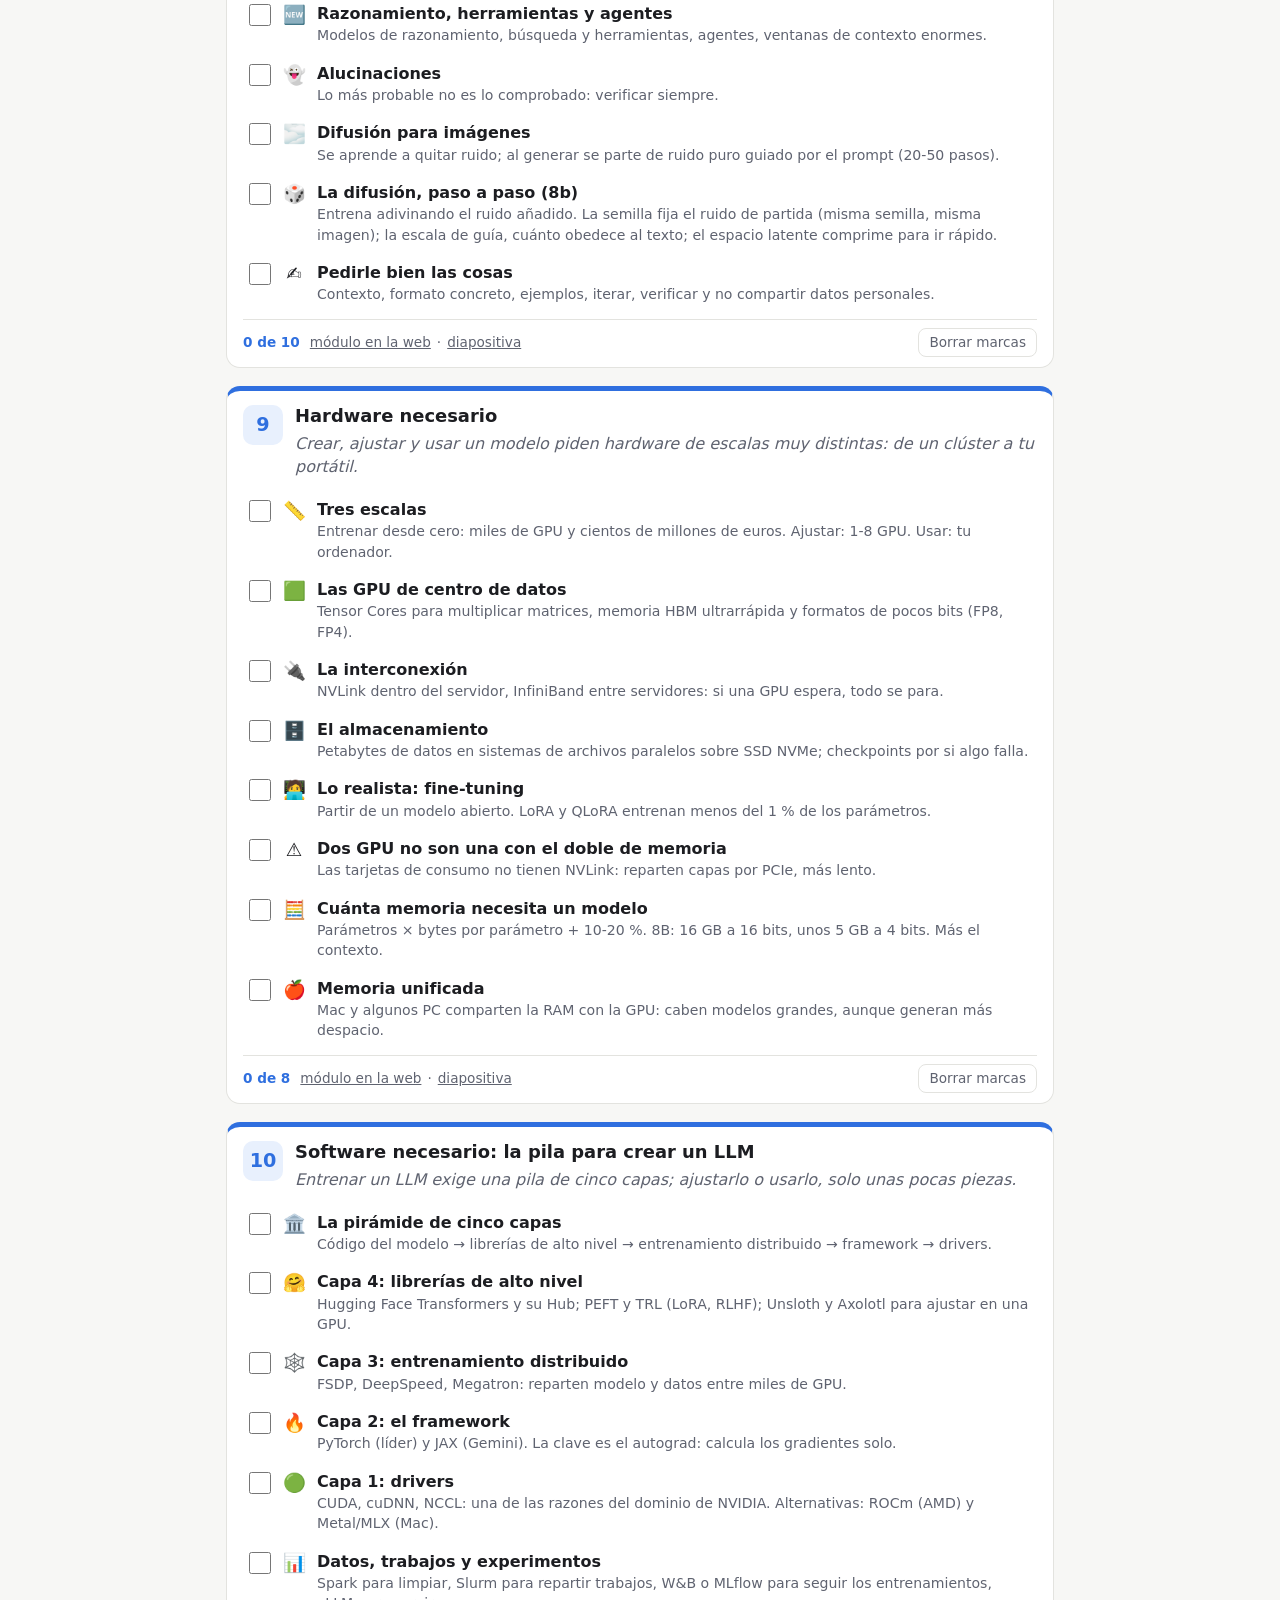
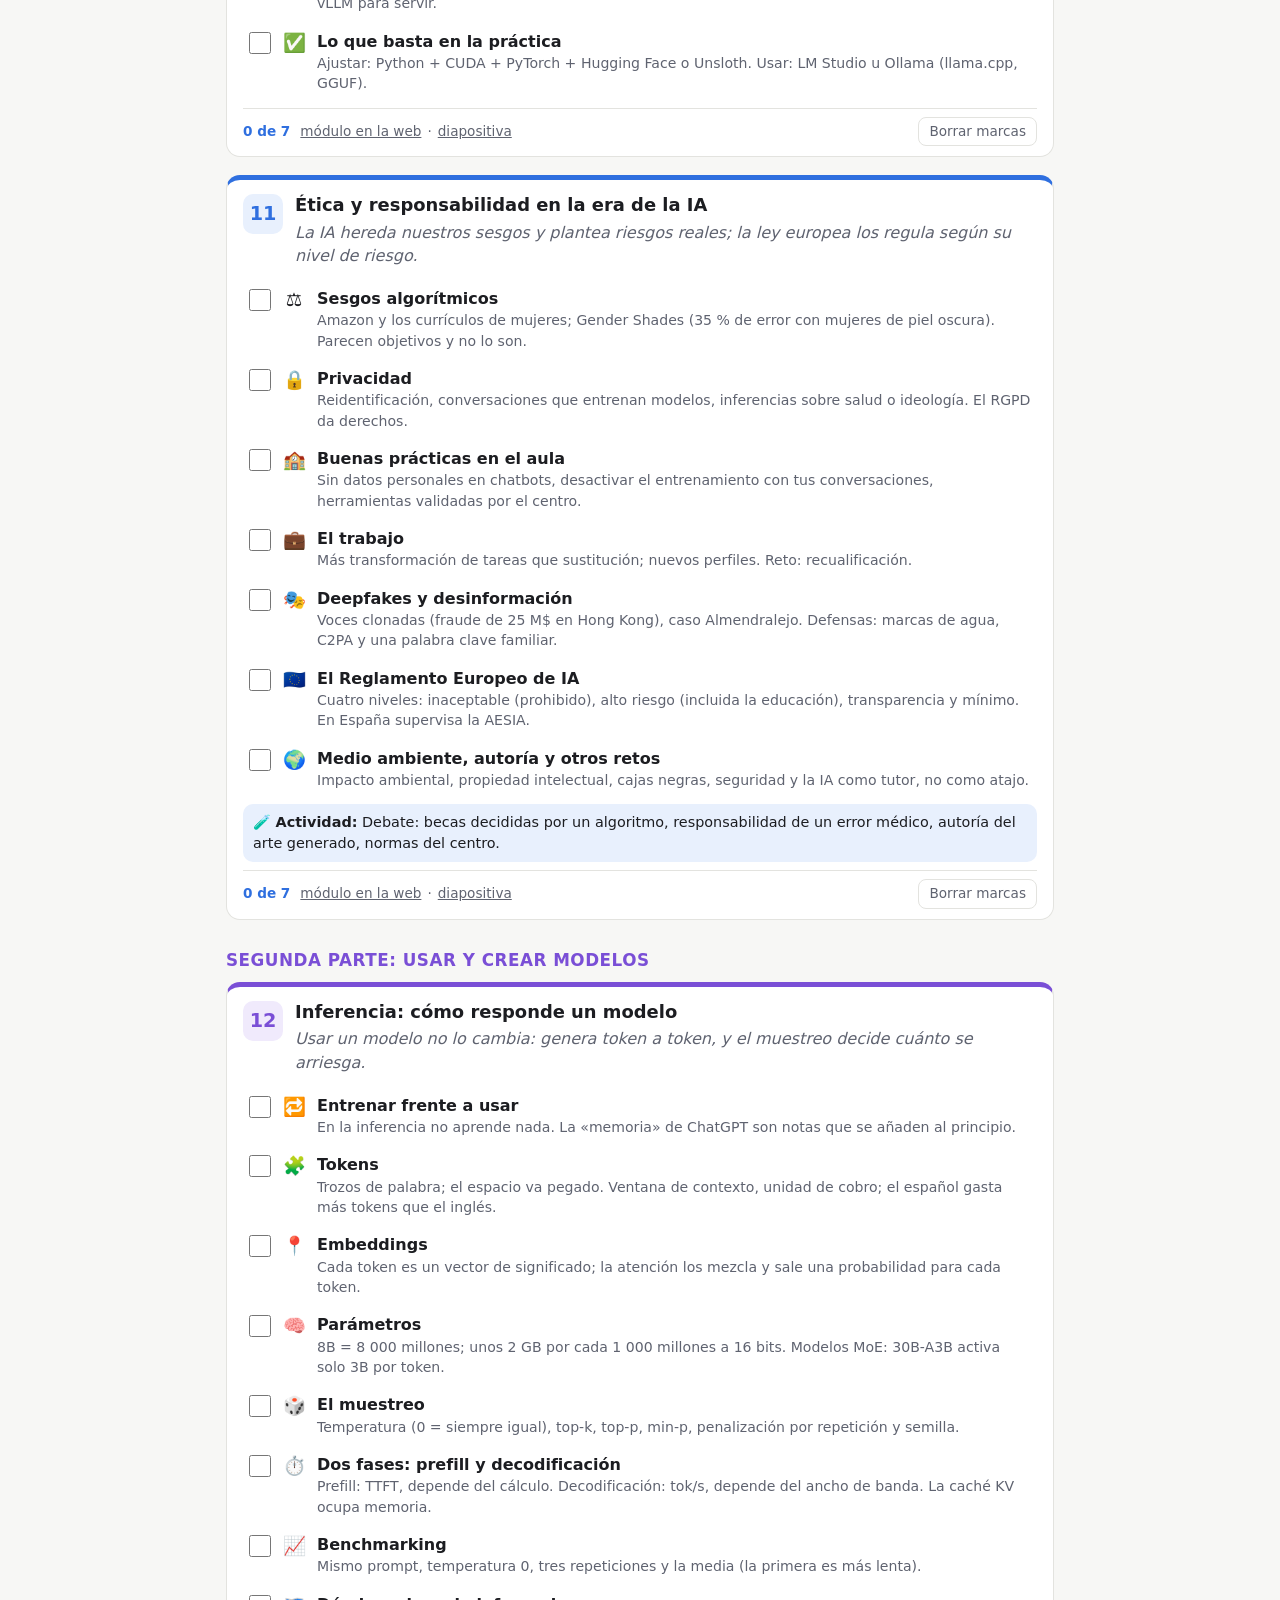
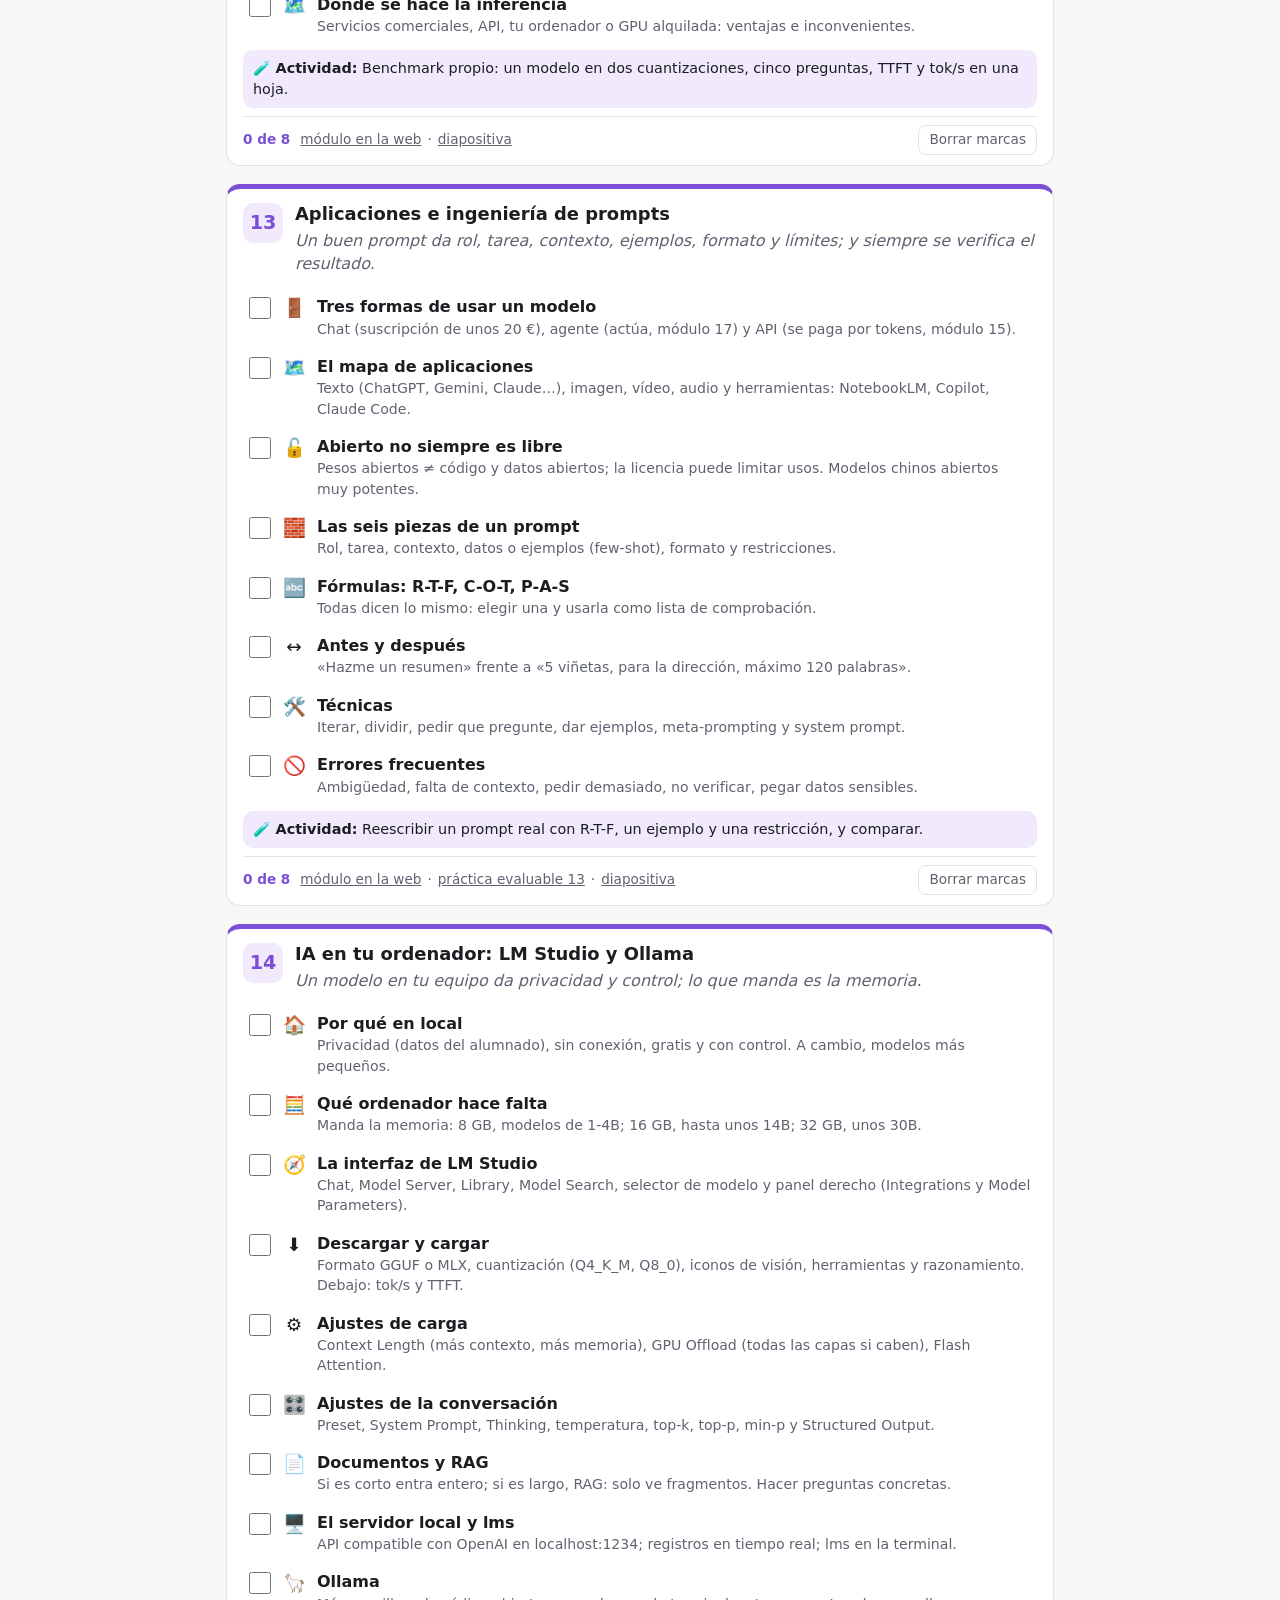
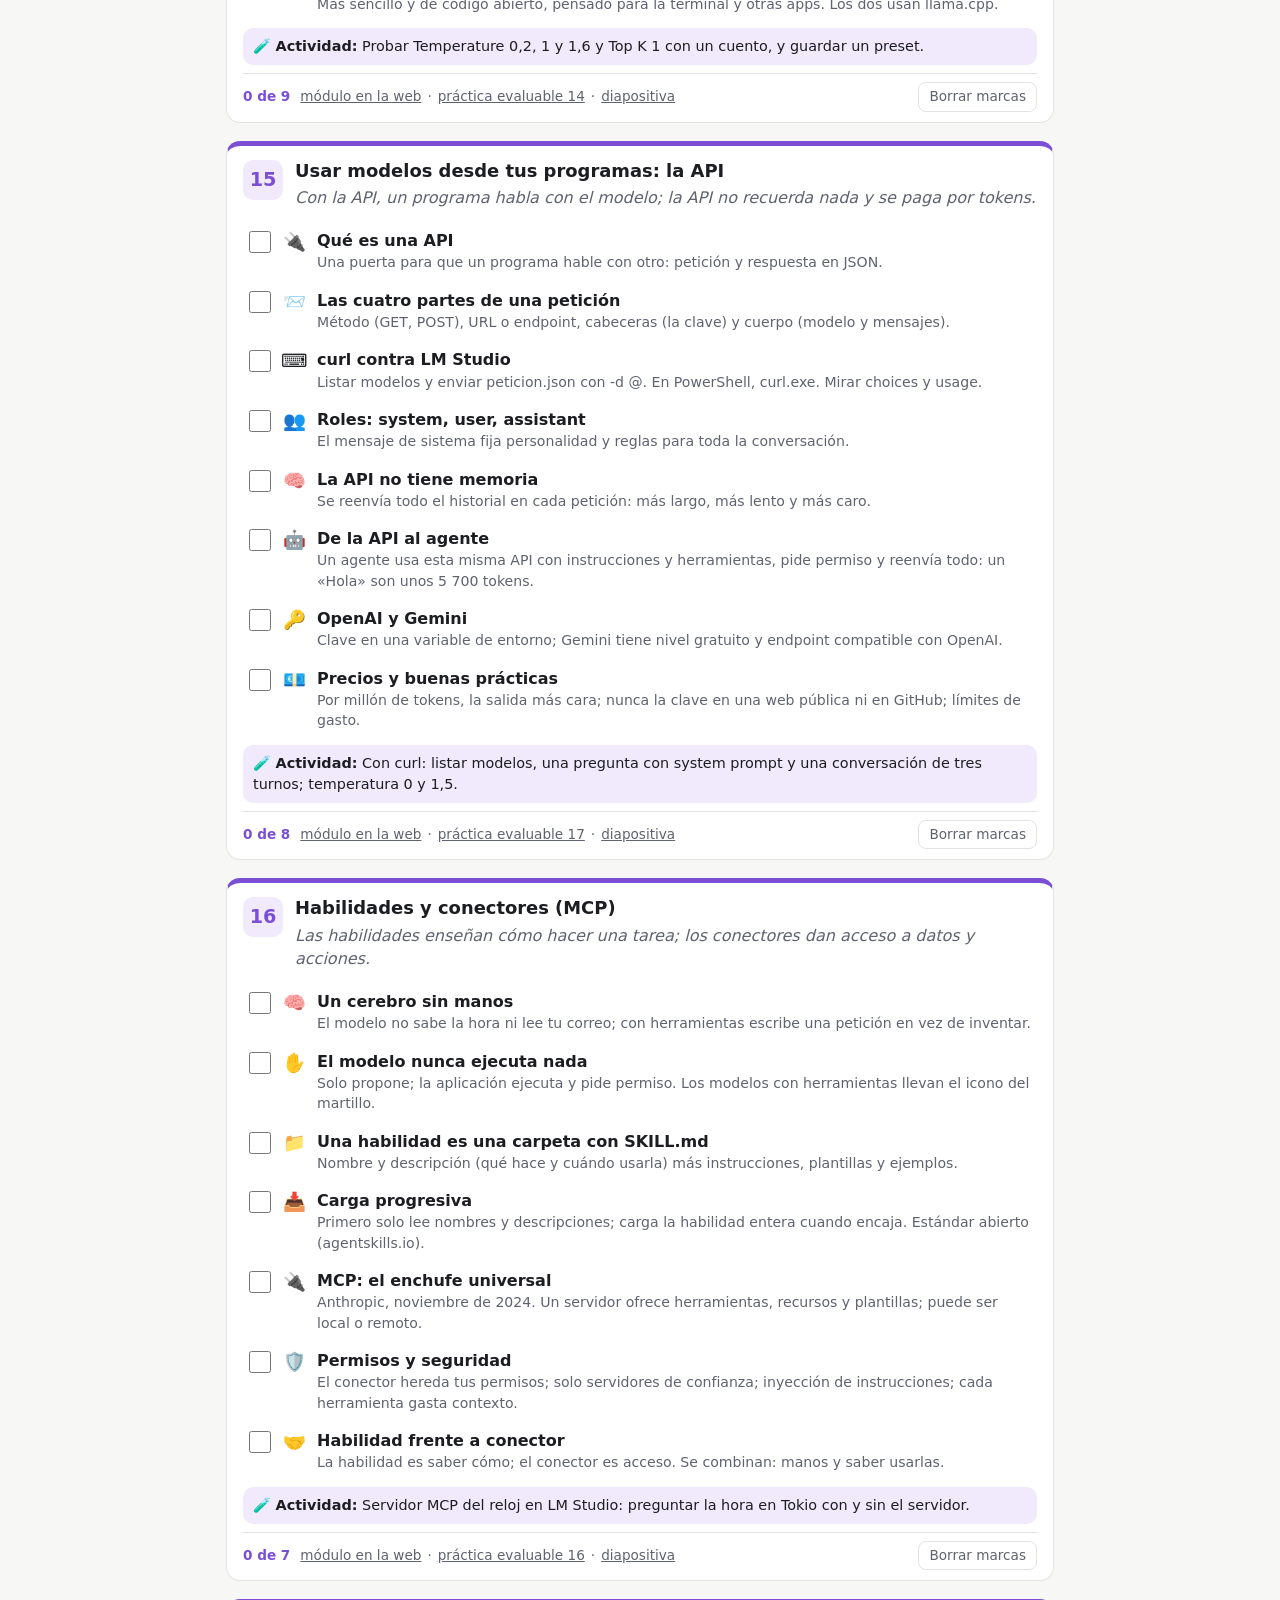
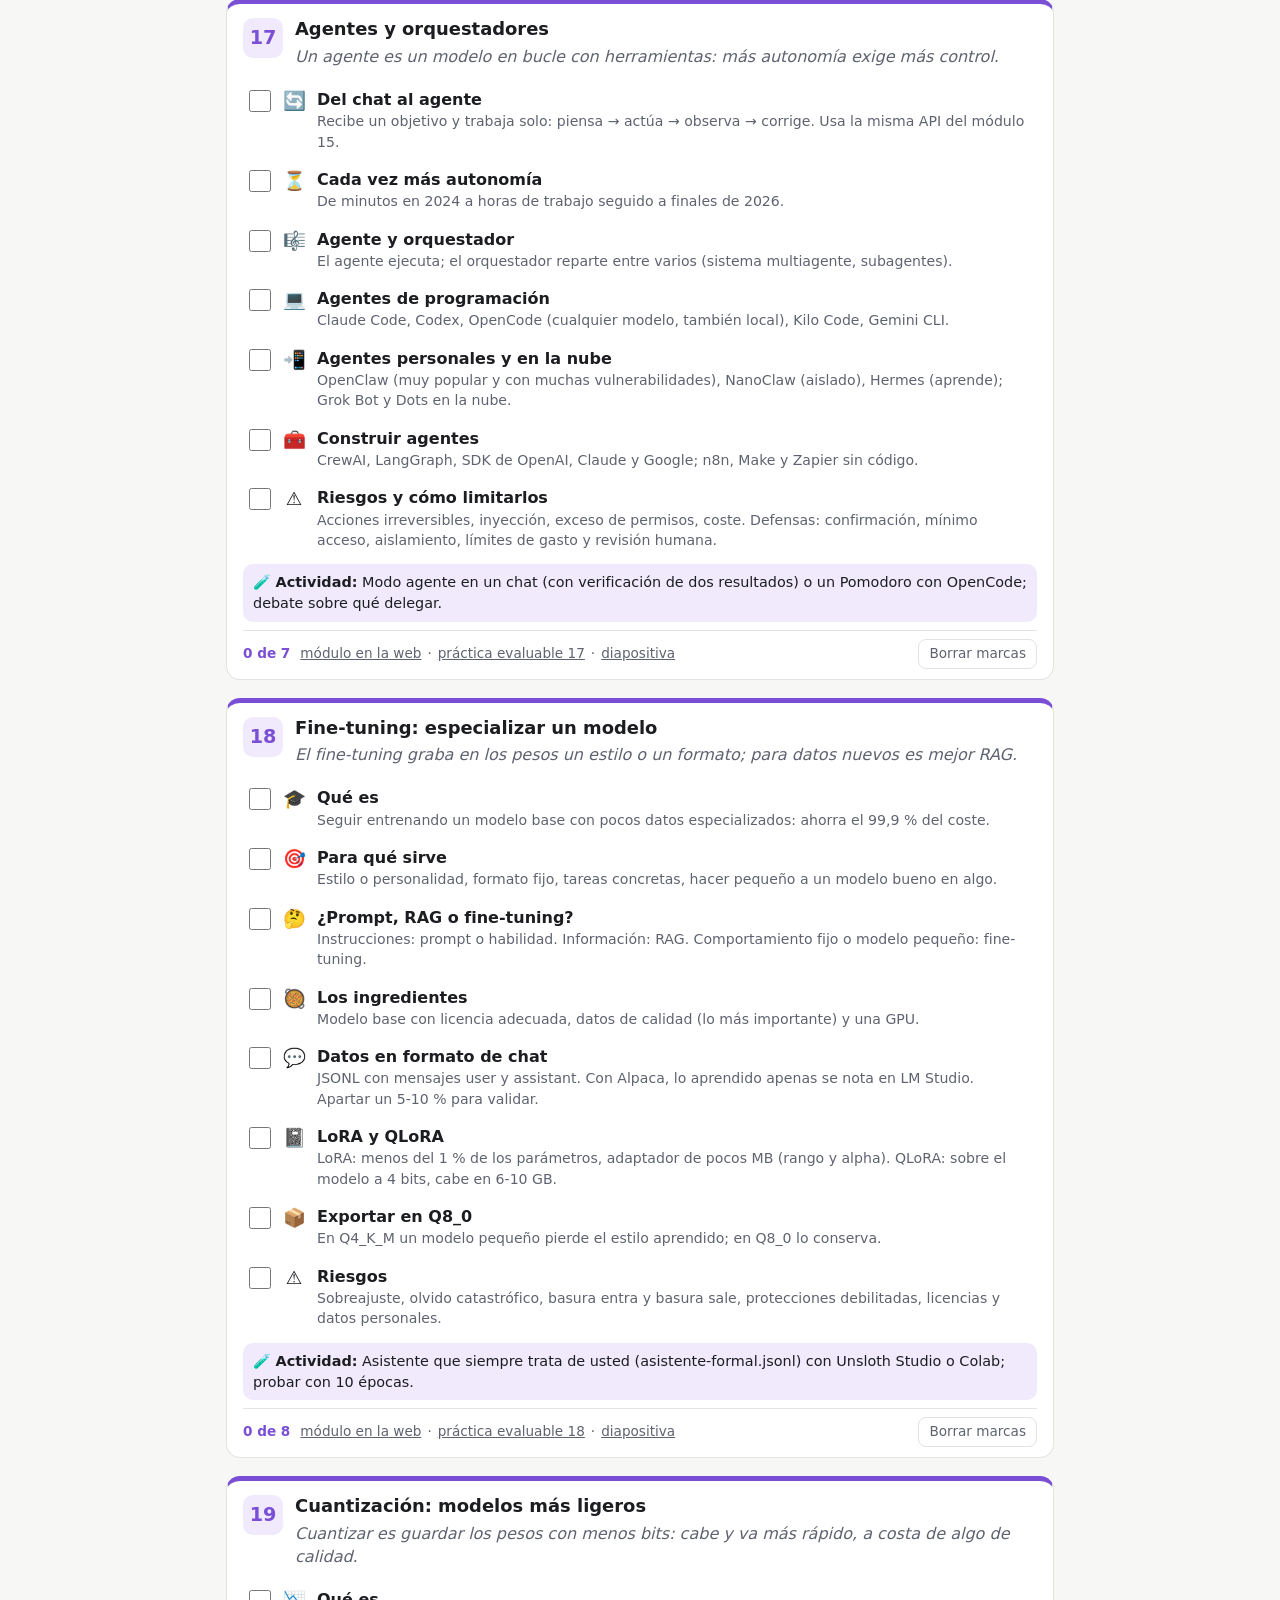
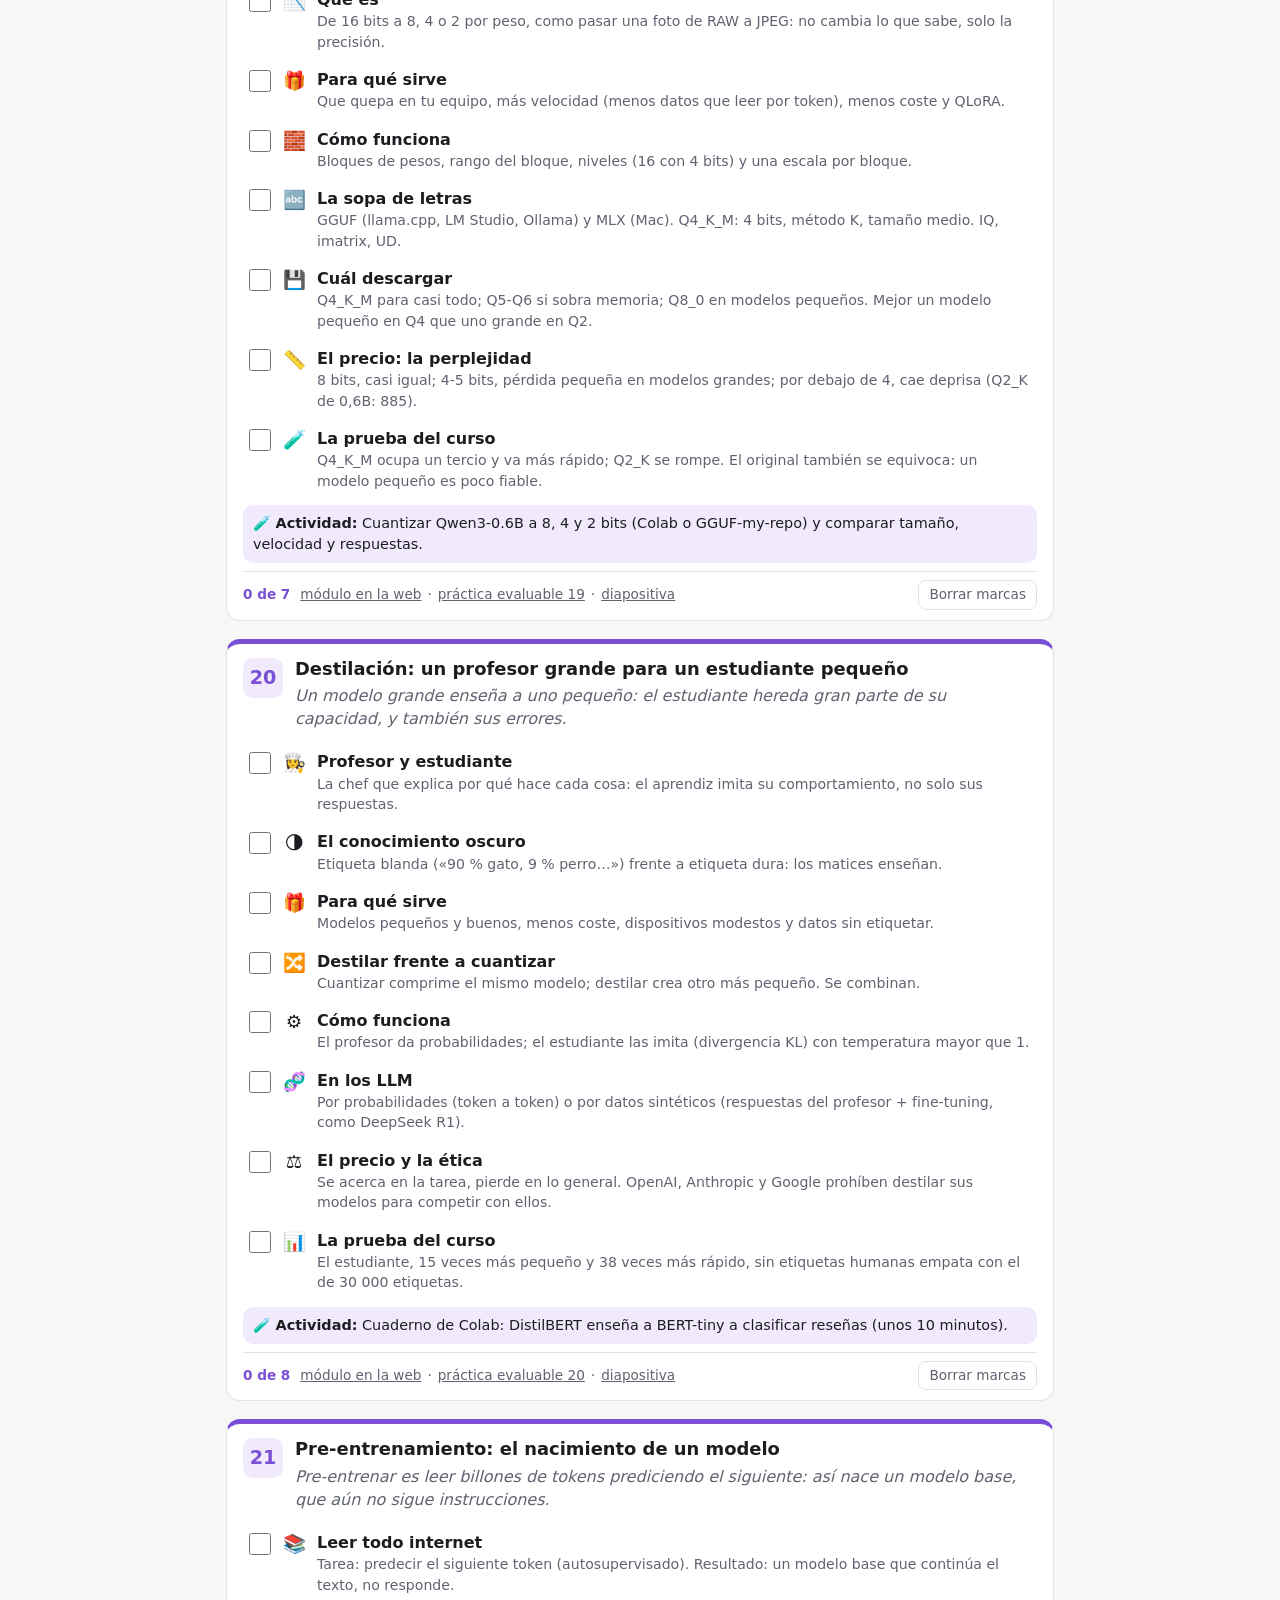
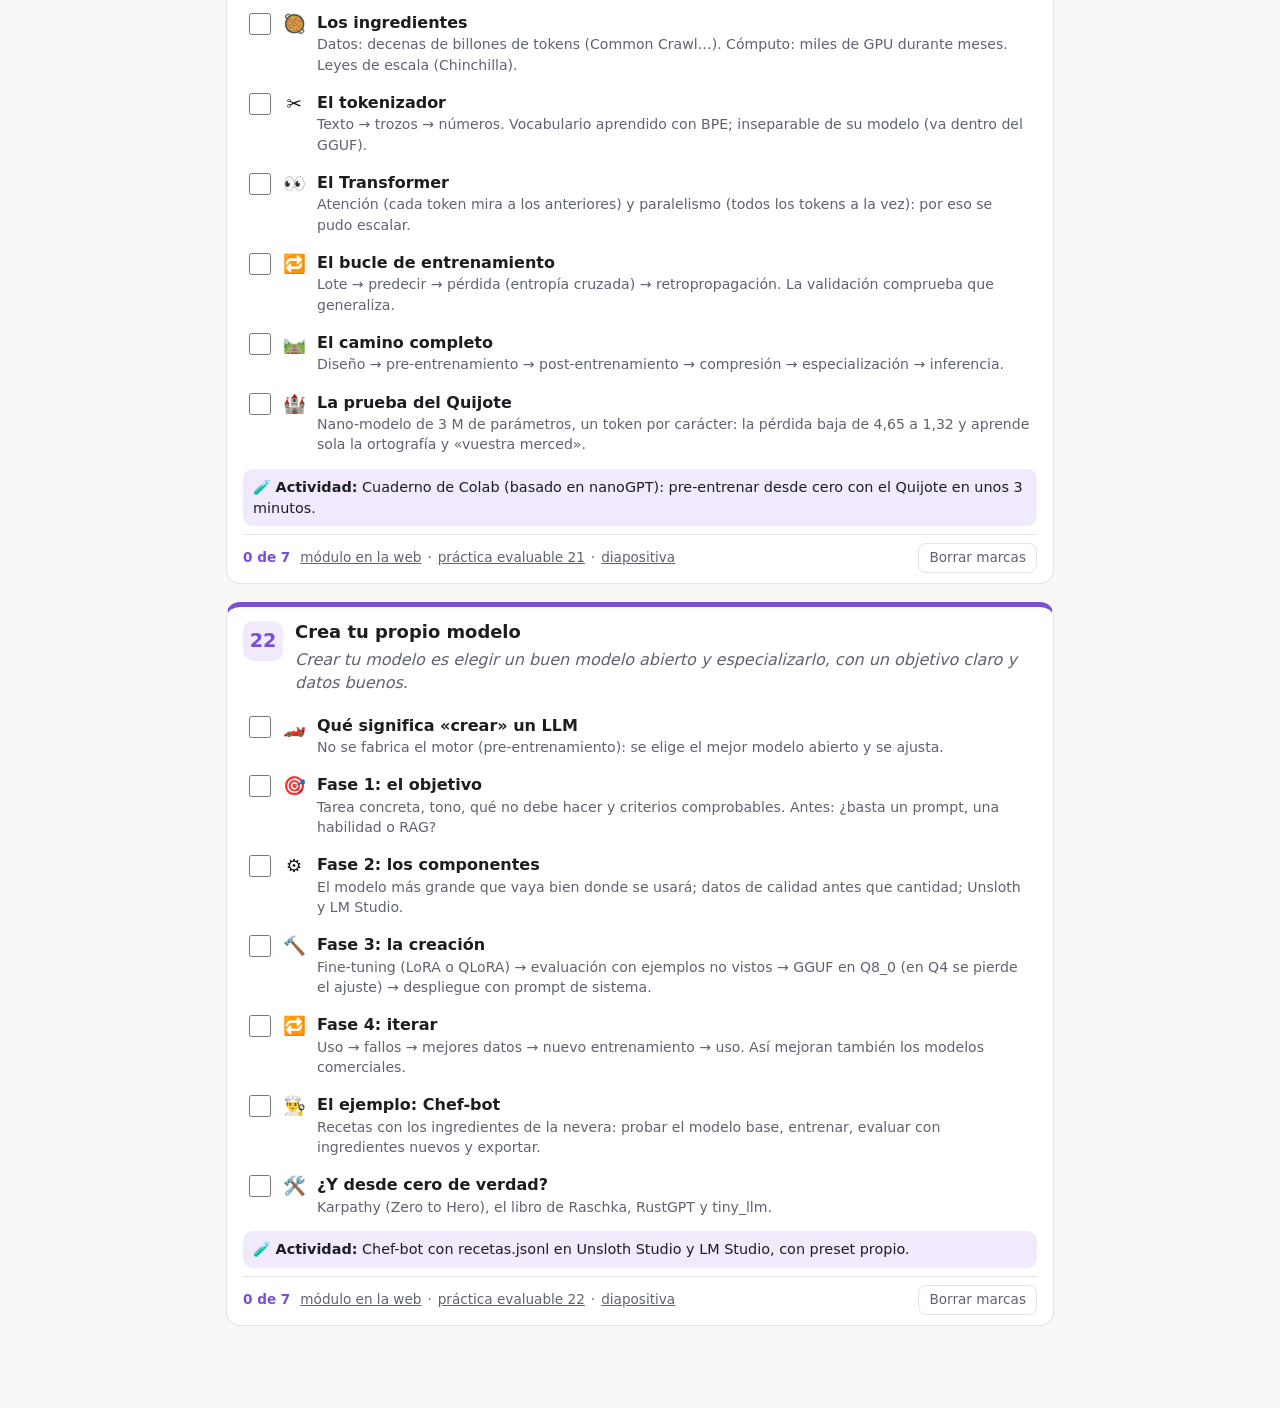
==== commit 9ddc96bf: "Repaso del profesor y copias de Drive: páginas 8a y 8b Co-Authored-By: Claude Opus 5.5 <noreply@anth" ====
--- a/docs/profesor/chuleta.html
+++ b/docs/profesor/chuleta.html
@@ -209,7 +209,7 @@
       <p class="idea">Un LLM predice el siguiente token; con eso, y un buen ajuste, se convierte en un asistente.</p>
     </div>
   </header>
-  <ul><li><label><input type="checkbox" data-id="m8p0"><span class="ico" aria-hidden="true">✨</span><span class="txt"><b>De analizar a crear</b><span class="det">La IA generativa aprende la distribución de los datos y crea combinaciones nuevas.</span></span></label></li><li><label><input type="checkbox" data-id="m8p1"><span class="ico" aria-hidden="true">🔮</span><span class="txt"><b>LLM: predecir el siguiente token</b><span class="det">Entrenado con billones de textos; es un autocompletado muy sofisticado.</span></span></label></li><li><label><input type="checkbox" data-id="m8p2"><span class="ico" aria-hidden="true">👀</span><span class="txt"><b>La atención del Transformer</b><span class="det">Para cada palabra decide en qué otras fijarse, aunque estén lejos (2017).</span></span></label></li><li><label><input type="checkbox" data-id="m8p3"><span class="ico" aria-hidden="true">🧑‍🏫</span><span class="txt"><b>De modelo a asistente</b><span class="det">Preentrenamiento → ajuste con instrucciones → refuerzo con preferencias humanas (RLHF).</span></span></label></li><li><label><input type="checkbox" data-id="m8p4"><span class="ico" aria-hidden="true">🆕</span><span class="txt"><b>Razonamiento, herramientas y agentes</b><span class="det">Modelos de razonamiento, búsqueda y herramientas, agentes, ventanas de contexto enormes.</span></span></label></li><li><label><input type="checkbox" data-id="m8p5"><span class="ico" aria-hidden="true">👻</span><span class="txt"><b>Alucinaciones</b><span class="det">Lo más probable no es lo comprobado: verificar siempre.</span></span></label></li><li><label><input type="checkbox" data-id="m8p6"><span class="ico" aria-hidden="true">🌫️</span><span class="txt"><b>Difusión para imágenes</b><span class="det">Se aprende a quitar ruido; al generar se parte de ruido puro guiado por el prompt (20-50 pasos).</span></span></label></li><li><label><input type="checkbox" data-id="m8p7"><span class="ico" aria-hidden="true">✍️</span><span class="txt"><b>Pedirle bien las cosas</b><span class="det">Contexto, formato concreto, ejemplos, iterar, verificar y no compartir datos personales.</span></span></label></li></ul>
+  <ul><li><label><input type="checkbox" data-id="m8p0"><span class="ico" aria-hidden="true">✨</span><span class="txt"><b>De analizar a crear</b><span class="det">La IA generativa aprende la distribución de los datos y crea combinaciones nuevas.</span></span></label></li><li><label><input type="checkbox" data-id="m8p1"><span class="ico" aria-hidden="true">🔮</span><span class="txt"><b>LLM: predecir el siguiente token</b><span class="det">Entrenado con billones de textos; es un autocompletado muy sofisticado.</span></span></label></li><li><label><input type="checkbox" data-id="m8p2"><span class="ico" aria-hidden="true">👀</span><span class="txt"><b>La atención del Transformer</b><span class="det">Para cada palabra decide en qué otras fijarse, aunque estén lejos (2017).</span></span></label></li><li><label><input type="checkbox" data-id="m8p3"><span class="ico" aria-hidden="true">🧩</span><span class="txt"><b>El Transformer, paso a paso (8a)</b><span class="det">Lee todo a la vez: texto → tokens → vectores con posición → bloques (atención + red) → siguiente token. Escribe un token cada vez, mirando solo atrás.</span></span></label></li><li><label><input type="checkbox" data-id="m8p4"><span class="ico" aria-hidden="true">🧑‍🏫</span><span class="txt"><b>De modelo a asistente</b><span class="det">Preentrenamiento → ajuste con instrucciones → refuerzo con preferencias humanas (RLHF).</span></span></label></li><li><label><input type="checkbox" data-id="m8p5"><span class="ico" aria-hidden="true">🆕</span><span class="txt"><b>Razonamiento, herramientas y agentes</b><span class="det">Modelos de razonamiento, búsqueda y herramientas, agentes, ventanas de contexto enormes.</span></span></label></li><li><label><input type="checkbox" data-id="m8p6"><span class="ico" aria-hidden="true">👻</span><span class="txt"><b>Alucinaciones</b><span class="det">Lo más probable no es lo comprobado: verificar siempre.</span></span></label></li><li><label><input type="checkbox" data-id="m8p7"><span class="ico" aria-hidden="true">🌫️</span><span class="txt"><b>Difusión para imágenes</b><span class="det">Se aprende a quitar ruido; al generar se parte de ruido puro guiado por el prompt (20-50 pasos).</span></span></label></li><li><label><input type="checkbox" data-id="m8p8"><span class="ico" aria-hidden="true">🎲</span><span class="txt"><b>La difusión, paso a paso (8b)</b><span class="det">Entrena adivinando el ruido añadido. La semilla fija el ruido de partida (misma semilla, misma imagen); la escala de guía, cuánto obedece al texto; el espacio latente comprime para ir rápido.</span></span></label></li><li><label><input type="checkbox" data-id="m8p9"><span class="ico" aria-hidden="true">✍️</span><span class="txt"><b>Pedirle bien las cosas</b><span class="det">Contexto, formato concreto, ejemplos, iterar, verificar y no compartir datos personales.</span></span></label></li></ul>
   
   <div class="pie">
     <span class="prog" data-prog="m8"></span>
